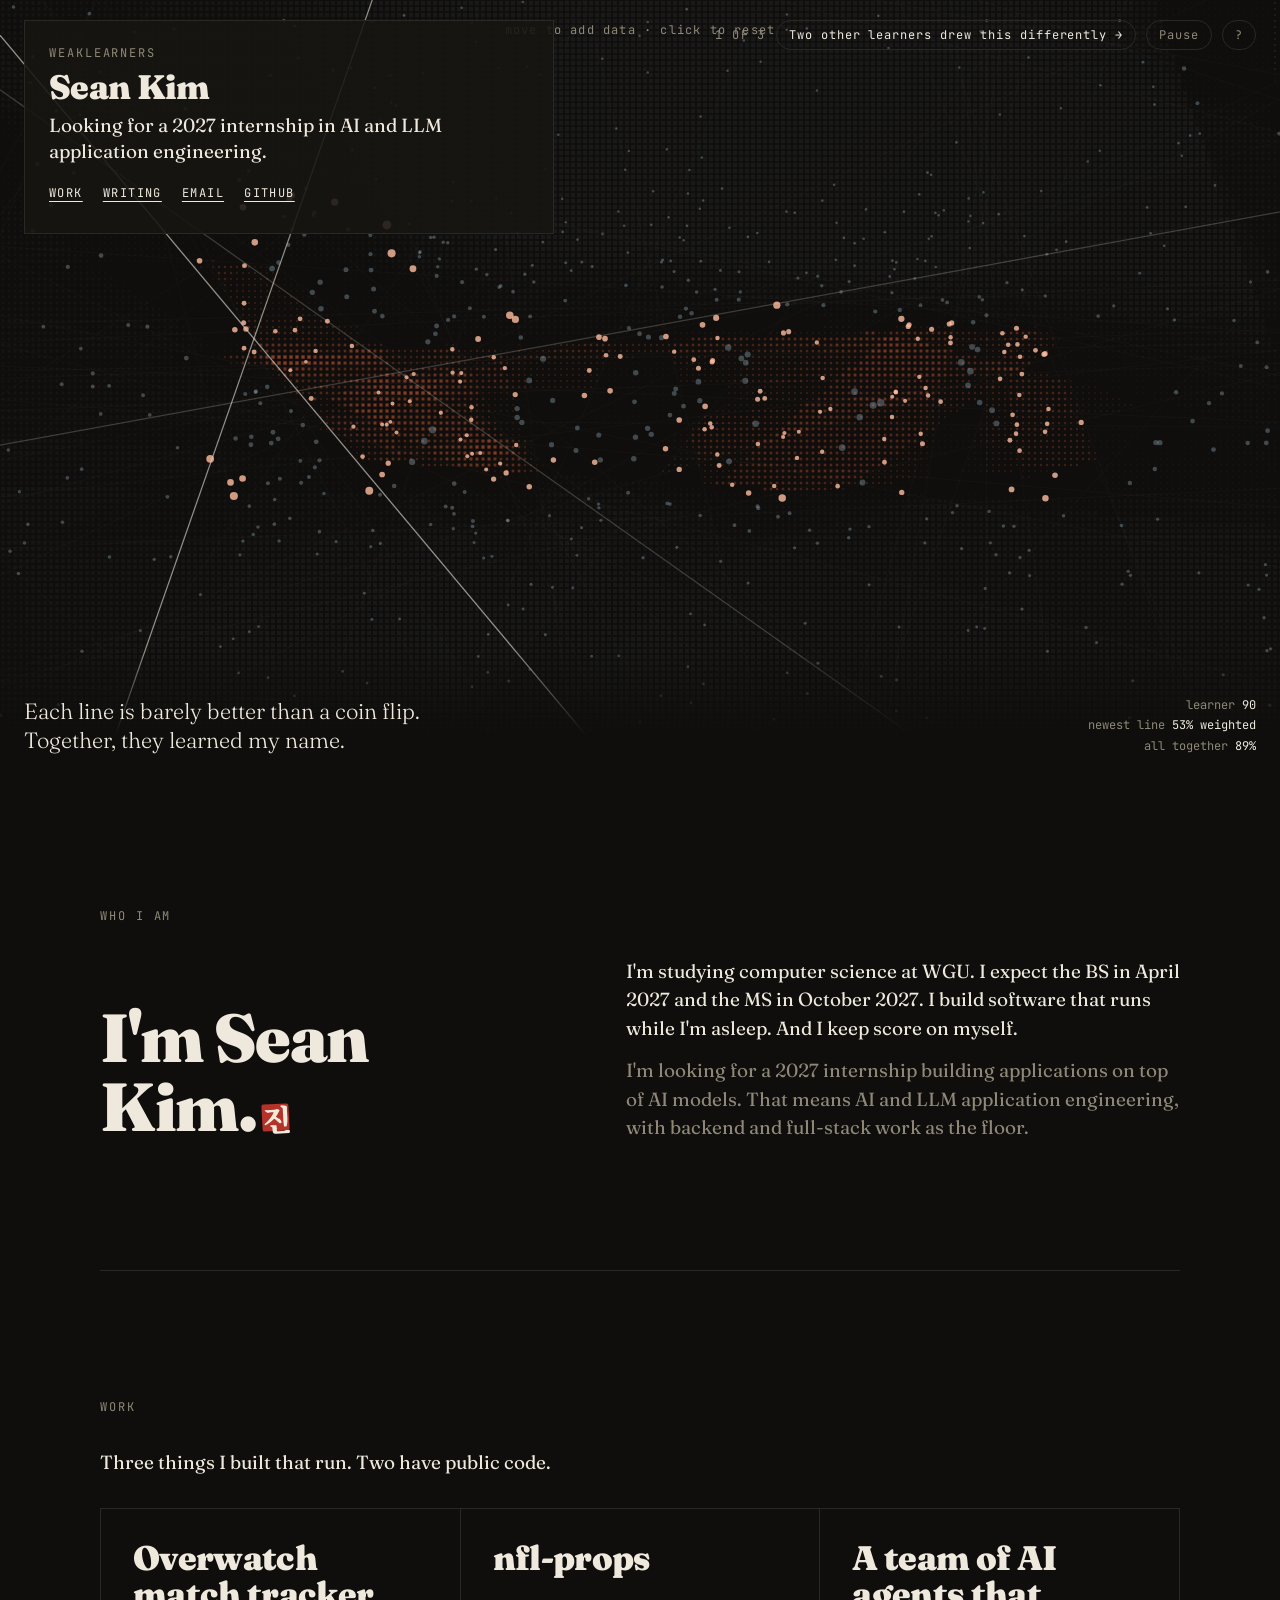
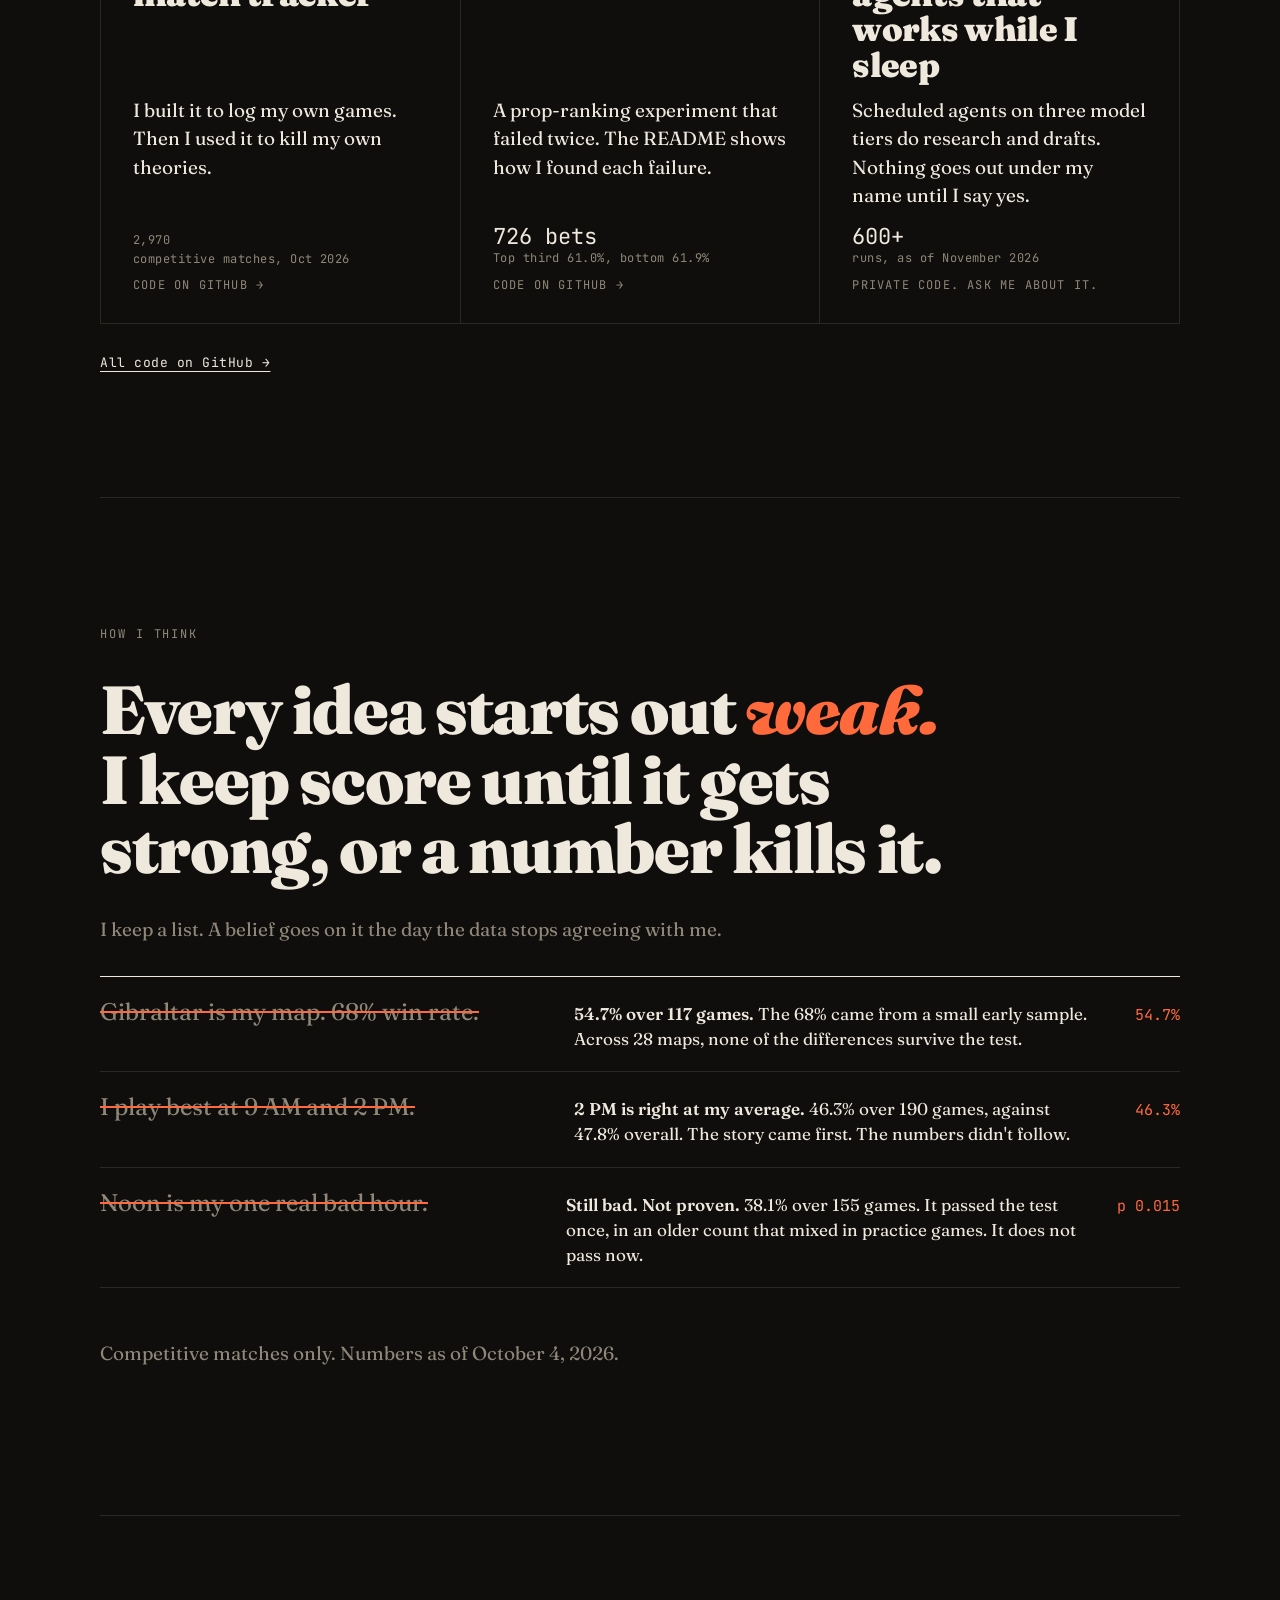
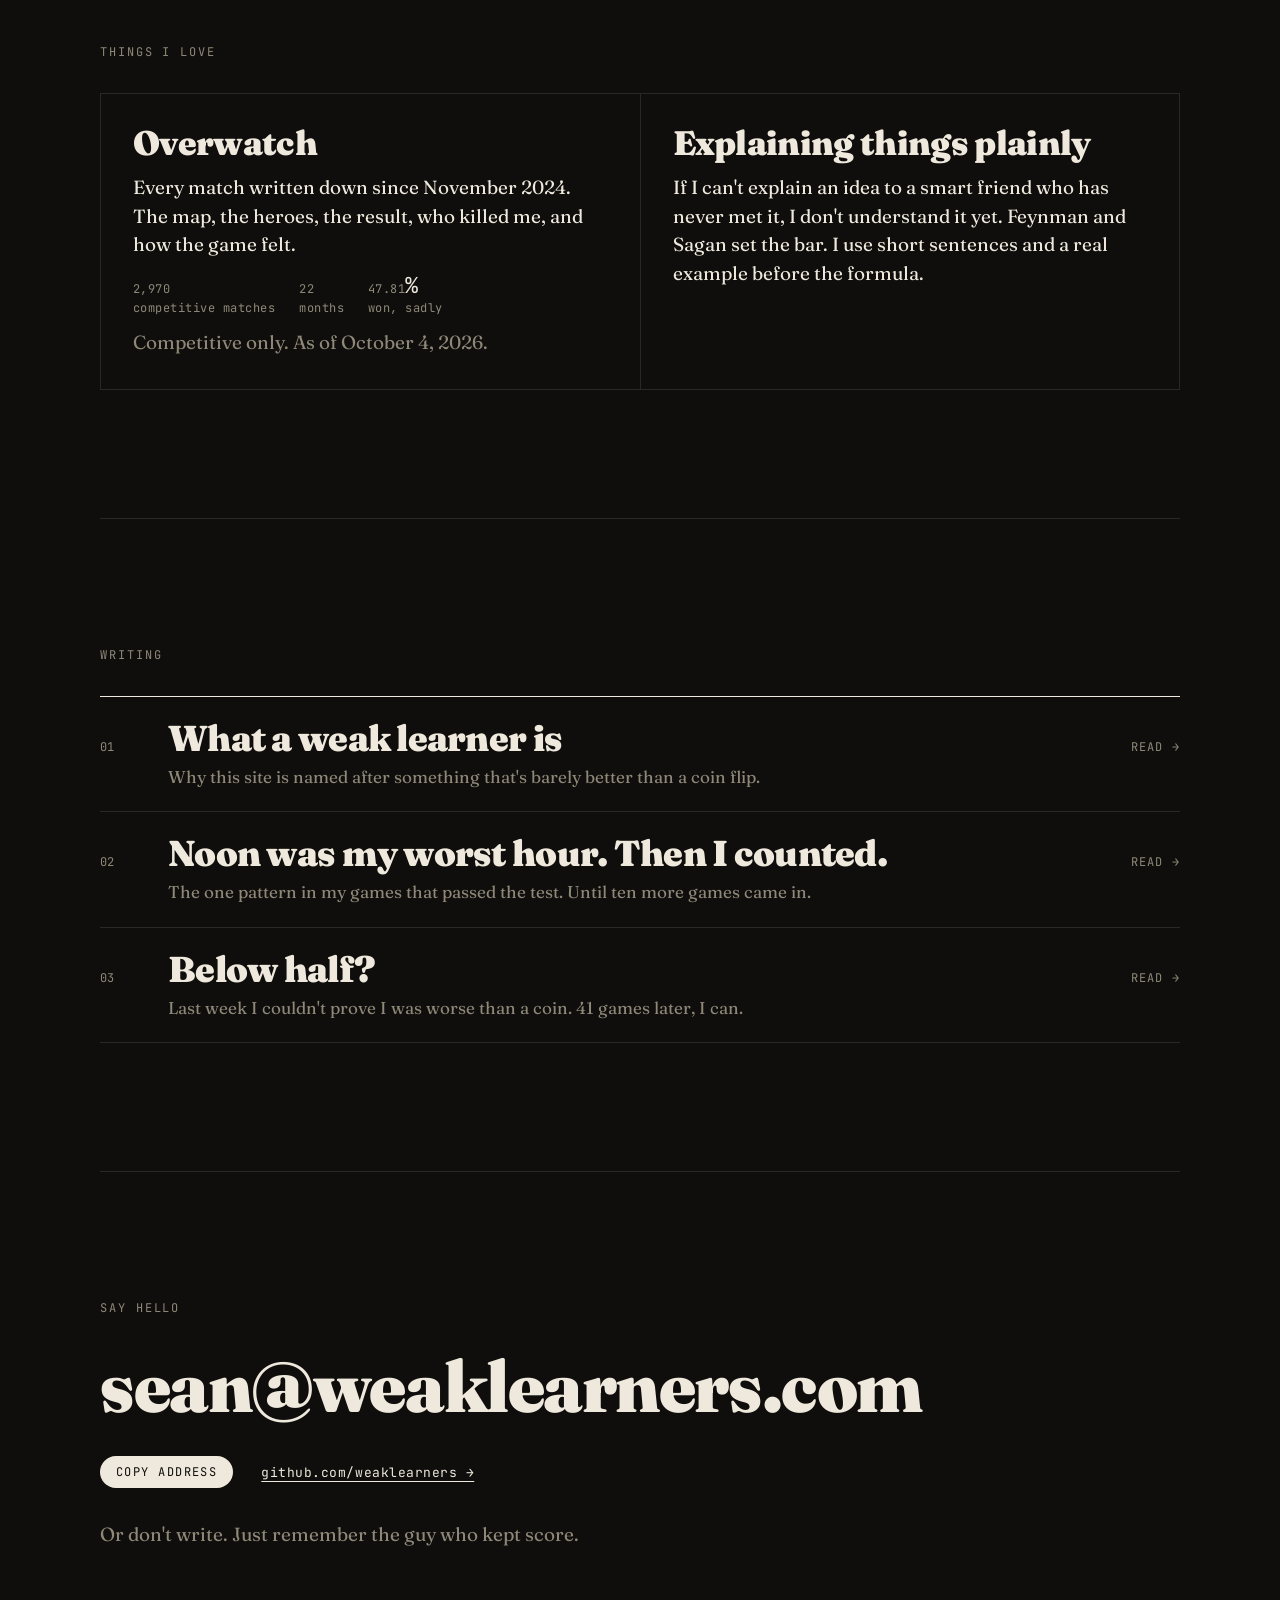
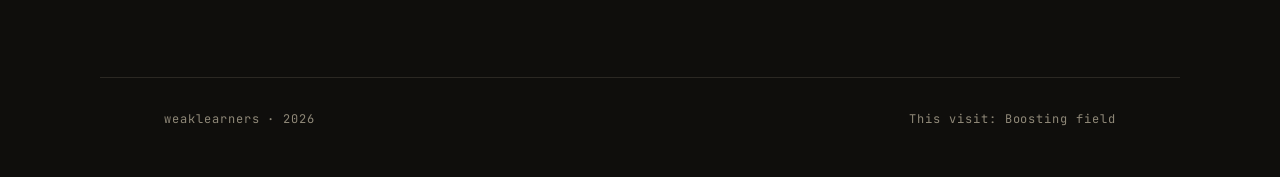
==== index.html @ 0616a995 "site: mark every Overwatch figure, add tools/update_stats.py and a pre-push number check Co-Authored" ====
<!doctype html>
<html lang="en" data-concept="a">
<head>
<meta charset="utf-8">
<meta name="viewport" content="width=device-width, initial-scale=1, viewport-fit=cover">
<title>Sean Kim · weaklearners</title>
<meta name="description" content="Sean Kim. Looking for a 2027 internship in AI and LLM application engineering. Every idea starts out weak. I keep score until it isn't.">
<meta property="og:title" content="Sean Kim · weaklearners">
<meta property="og:description" content="Sean Kim. Looking for a 2027 internship in AI and LLM application engineering. Every idea starts out weak. I keep score until it isn't.">
<meta property="og:type" content="website">
<meta property="og:url" content="https://weaklearners.com/">
<link rel="icon" href="data:image/svg+xml,%3Csvg xmlns='http://www.w3.org/2000/svg' viewBox='0 0 32 32'%3E%3Crect width='32' height='32' rx='3' fill='%23b3322a'/%3E%3Ctext x='16' y='23' font-size='20' text-anchor='middle' fill='%23f1eadb'%3E%EC%A7%84%3C/text%3E%3C/svg%3E">
<link rel="preconnect" href="https://fonts.googleapis.com">
<link rel="preconnect" href="https://fonts.gstatic.com" crossorigin>
<link href="https://fonts.googleapis.com/css2?family=Fraunces:opsz,wght@9..144,300;9..144,400;9..144,600;9..144,900&family=JetBrains+Mono:wght@400&family=Noto+Serif+KR:wght@300;900&family=Cormorant+Garamond:ital,wght@0,400;0,600;1,400&family=IBM+Plex+Mono:wght@400&family=Instrument+Serif:ital@0;1&family=Space+Mono:wght@400&display=swap" rel="stylesheet">
<style>
/* Each visit draws one of three artworks. The whole page then takes that artwork's
   palette and type, so the content below reads as the same world, not a template.
   Each look is deliberately single-theme; every colour is set explicitly. */
:root,[data-concept="a"]{
  --bg:#0f0e0c;--fg:#efe9dd;--dim:#8f8878;--accent:#ff6a3d;--rule:#2b2823;--panel:#171512;
  --display:"Fraunces",Georgia,serif;--body:"Fraunces",Georgia,serif;--mono:"JetBrains Mono",ui-monospace,Menlo,monospace;
  --body-size:19px;--display-weight:900;--display-track:-.02em;color-scheme:dark;
}
[data-concept="b"]{
  --bg:#f1eadb;--fg:#1b1916;--dim:#6f675a;--accent:#b3322a;--rule:rgba(27,25,22,.16);--panel:#e9e0cb;
  --display:"Cormorant Garamond",Georgia,serif;--body:"Cormorant Garamond",Georgia,serif;--mono:"IBM Plex Mono",ui-monospace,Menlo,monospace;
  --body-size:22px;--display-weight:600;--display-track:-.01em;color-scheme:light;
}
[data-concept="c"]{
  --win:#f2c46b;--loss:#7d97b6;--bg:#07080b;--fg:#eceae4;--dim:#7d8392;--accent:#f2c46b;--rule:#1d212a;--panel:#0e1016;
  --display:"Instrument Serif",Georgia,serif;--body:"Instrument Serif",Georgia,serif;--mono:"Space Mono",ui-monospace,Menlo,monospace;
  --body-size:21px;--display-weight:400;--display-track:-.01em;color-scheme:dark;
}
*{box-sizing:border-box}
html,body{margin:0;background:var(--bg);color:var(--fg)}
body{font-family:var(--body);font-size:var(--body-size);line-height:1.5;overflow-x:hidden;transition:background .4s,color .4s}
a{color:inherit;text-underline-offset:4px;text-decoration-thickness:1px}
a:hover{color:var(--accent)}
:focus-visible{outline:2px solid var(--accent);outline-offset:3px}
.label{font:400 12px/1.4 var(--mono);letter-spacing:.16em;text-transform:uppercase;color:var(--dim);margin:0}

/* ---------- top bar (over the artwork) ---------- */
.top{position:absolute;top:0;left:0;right:0;z-index:10;display:flex;justify-content:space-between;align-items:flex-start;gap:16px;flex-wrap:wrap;
  padding:calc(20px + env(safe-area-inset-top,0px)) 24px 0;pointer-events:none}
.top > *{pointer-events:auto}
.rot{display:grid;justify-items:end;gap:6px;position:relative}
.rot-row{display:flex;gap:10px;align-items:center;flex-wrap:wrap;justify-content:flex-end}
.rot button{font:400 12px/1 var(--mono);letter-spacing:.08em;color:var(--dim);background:none;border:1px solid var(--rule);border-radius:99px;padding:8px 12px;cursor:pointer}
.rot button:hover{color:var(--fg);border-color:var(--dim)}
.rot .count{font:400 12px/1 var(--mono);letter-spacing:.12em;color:var(--dim);text-transform:uppercase}
.rot .next{color:var(--fg)}
.about{position:absolute;top:calc(100% + 8px);right:0;width:min(340px,calc(100vw - 32px));background:var(--panel);border:1px solid var(--rule);
  padding:16px;font:400 13px/1.65 var(--mono);color:var(--fg);box-shadow:0 12px 40px rgba(0,0,0,.18)}
.about b{display:block;font:var(--display-weight) 22px/1.1 var(--display);margin-bottom:8px;letter-spacing:var(--display-track)}

/* ---------- hero A: boosting field ---------- */
.hero{position:relative;height:calc(100svh - 120px);min-height:440px;overflow:hidden}
.hero canvas{position:absolute;inset:0;width:100%;height:100%;display:block;touch-action:pan-y}
.hero-a canvas{cursor:crosshair}
.hero-a .hint{position:absolute;left:50%;top:calc(24px + env(safe-area-inset-top,0px));transform:translateX(-50%);margin:0;font:400 12px/1 var(--mono);color:var(--dim);letter-spacing:.1em;white-space:nowrap}
.hero-a .hud{position:absolute;left:24px;right:24px;bottom:24px;display:flex;justify-content:space-between;align-items:flex-end;gap:16px;pointer-events:none}
.hero-a .line{margin:0;max-width:30ch;font-weight:300;font-size:clamp(17px,2.1vw,22px);line-height:1.35}
.hero-a .stats{margin:0;font:400 12px/1.7 var(--mono);color:var(--dim);text-align:right;white-space:nowrap;font-variant-numeric:tabular-nums}
.hero-a .stats b{color:var(--fg);font-weight:400}

/* ---------- hero B: ink and paper ---------- */
.hero-b .vert{position:absolute;right:30px;top:50%;transform:translateY(-50%);writing-mode:vertical-rl;font:300 15px/1.9 "Noto Serif KR",serif;letter-spacing:.3em;color:var(--dim)}
.hero-b .cap{position:absolute;left:24px;bottom:24px;max-width:32ch;margin:0;font-size:clamp(18px,2vw,22px);line-height:1.35;font-style:italic}
.hero-b .cap span{display:block;font:400 12px/1.8 var(--mono);font-style:normal;color:var(--dim);letter-spacing:.08em;margin-top:10px}
.hero-b .count{position:absolute;right:24px;bottom:24px;margin:0;font:400 12px/1 var(--mono);color:var(--dim);letter-spacing:.08em;font-variant-numeric:tabular-nums}

/* ---------- hero C ---------- */
.hero-c{position:relative;height:180svh}
.hero-c .stage{position:sticky;top:0;height:100svh;min-height:520px;overflow:hidden}
.hero-c canvas{position:absolute;inset:0;width:100%;height:100%;display:block;touch-action:pan-y}
.hero-c .big{position:absolute;left:24px;bottom:24px;font-size:clamp(64px,13vw,190px);line-height:.85;letter-spacing:-.03em;pointer-events:none;transition:opacity .4s}
.hero-c .big small{display:block;font:400 12px/1.8 var(--mono);letter-spacing:.1em;color:var(--dim);margin-top:14px;text-transform:uppercase}
.hero-c .split{position:absolute;inset:auto 24px 24px 24px;display:flex;justify-content:space-around;pointer-events:none;opacity:0;transition:opacity .5s}
.hero-c .split div{text-align:center;font:400 12px/1.9 var(--mono);letter-spacing:.1em;text-transform:uppercase;color:var(--dim)}
.hero-c .split b{display:block;font:400 clamp(34px,5vw,64px)/1 var(--display);letter-spacing:-.01em;text-transform:none}
.hero-c .split .w b{color:var(--win)}.hero-c .split .l b{color:var(--loss)}
.hero-c .quote{position:absolute;left:50%;top:16%;transform:translateX(-50%);width:min(620px,calc(100% - 32px));text-align:center;font-size:clamp(24px,3.2vw,38px);line-height:1.2;opacity:0;transition:opacity .5s;pointer-events:none}
.hero-c .quote i{color:var(--accent)}

/* ---------- placard: name, role, links (same over all three artworks) ---------- */
.placard{display:grid;gap:8px;width:max-content;max-width:100%;padding:24px;
  background:color-mix(in srgb,var(--panel) 88%,transparent);border:1px solid var(--rule)}
.placard-name{margin:0;font:var(--display-weight) clamp(26px,3vw,34px)/1.05 var(--display);letter-spacing:var(--display-track)}
.placard-role{margin:0;max-width:40ch;font-size:var(--body-size);line-height:1.35}
.placard-links{display:flex;flex-wrap:wrap;column-gap:20px;margin-top:4px;font:400 12px/1 var(--mono);letter-spacing:.12em;text-transform:uppercase}
.placard-links a{display:inline-flex;align-items:center;justify-content:center;min-height:32px}

/* ---------- content ---------- */
.content{padding-inline:clamp(16px,5vw,64px)}
.content section{max-width:1080px;margin:0 auto;padding-block:clamp(64px,10vw,128px);border-top:1px solid var(--rule);display:grid;gap:clamp(20px,3vw,32px)}
.content section:first-child{border-top:0}
h2,.h2{margin:0;font:var(--display-weight) clamp(34px,5.4vw,68px)/1.02 var(--display);letter-spacing:var(--display-track);text-wrap:balance;max-width:20ch}
h2 em,.h2 em{color:var(--accent);font-style:italic}
.prose{display:grid;gap:14px;max-width:58ch}
.prose p{margin:0}
.prose .quiet,.content p.quiet{color:var(--dim)}

.who-grid{display:grid;grid-template-columns:minmax(0,5fr) minmax(0,6fr);gap:clamp(24px,5vw,72px);align-items:end}
.seal{display:inline-grid;place-items:center;width:.9em;height:.9em;margin-left:.18em;vertical-align:.02em;background:#b3322a;color:#f1eadb;
  font:900 .44em/1 "Noto Serif KR",serif;transform:rotate(-3deg);border-radius:2px}

.ledger{display:grid;border-top:1px solid var(--fg)}
.row{display:grid;grid-template-columns:minmax(0,5fr) minmax(0,6fr) auto;gap:clamp(12px,3vw,40px);padding-block:20px;border-bottom:1px solid var(--rule);align-items:baseline}
.row .was{font:400 clamp(19px,2vw,24px)/1.25 var(--display);text-decoration:line-through;text-decoration-color:var(--accent);text-decoration-thickness:2px;color:var(--dim)}
.row .now{font-size:.9em;line-height:1.45}
.row .now strong{font-weight:600}
[data-concept="c"] .row .now strong{font-weight:400;color:var(--accent)}
.row .num{font:400 15px/1 var(--mono);color:var(--accent);font-variant-numeric:tabular-nums;white-space:nowrap}

.loves{display:grid;grid-template-columns:repeat(2,minmax(0,1fr));gap:1px;background:var(--rule);border:1px solid var(--rule)}
.loves article{background:var(--bg);padding:clamp(20px,3vw,32px);display:grid;gap:12px;align-content:start;min-width:0}
.loves h3{margin:0;font:var(--display-weight) clamp(26px,3vw,34px)/1.05 var(--display);letter-spacing:var(--display-track)}
.loves p{margin:0}
.figs{display:flex;gap:24px;flex-wrap:wrap;margin-top:4px}
.figs div{display:grid;gap:2px}
.figs b{font:400 22px/1 var(--mono);font-variant-numeric:tabular-nums;color:var(--fg)}
.figs span{font:400 12px/1.4 var(--mono);color:var(--dim);letter-spacing:.04em}
.work{display:grid;grid-template-columns:repeat(3,minmax(0,1fr));gap:1px;background:var(--rule);border:1px solid var(--rule)}
.work-card{grid-row:span 4;display:grid;grid-template-rows:subgrid;row-gap:12px;align-content:start;min-width:0;
  background:var(--bg);padding:clamp(20px,3vw,32px);text-decoration:none;transition:background-color .2s,color .2s}
.work-card h3{margin:0;font:var(--display-weight) clamp(26px,3vw,34px)/1.05 var(--display);letter-spacing:var(--display-track)}
.work-card p{margin:0}
.work-go{font:400 12px/1 var(--mono);letter-spacing:.1em;color:var(--dim);text-transform:uppercase;align-self:end}
a.work-card:hover,a.work-card:focus-visible{background:var(--panel);color:var(--fg)} /* keeps the global a:hover accent off the sentence */
a.work-card:hover h3,a.work-card:hover .work-go,a.work-card:focus-visible h3,a.work-card:focus-visible .work-go{color:var(--accent)}
a.work-card:focus-visible{outline-offset:-2px}
.work-more{display:flex;flex-wrap:wrap;gap:12px 28px;margin:0}
.work-more a{display:inline-flex;align-items:center;font:400 13px/1 var(--mono);letter-spacing:.04em}

.pieces{display:grid;border-top:1px solid var(--fg)}
.piece{display:grid;grid-template-columns:3ch minmax(0,1fr) auto;gap:clamp(12px,3vw,32px);padding-block:22px;border-bottom:1px solid var(--rule);text-decoration:none;align-items:baseline}
.piece .n{font:400 12px/1 var(--mono);color:var(--dim)}
.piece .t{display:grid;gap:6px}
.piece .t b{font:var(--display-weight) clamp(24px,3vw,36px)/1.08 var(--display);letter-spacing:var(--display-track)}
.piece .t span{color:var(--dim);font-size:.9em}
.piece .go{font:400 12px/1 var(--mono);letter-spacing:.1em;color:var(--dim);text-transform:uppercase;white-space:nowrap}
.piece:hover .go,.piece:hover b{color:var(--accent)}

.contact .addr{font:var(--display-weight) clamp(28px,5.6vw,72px)/1.05 var(--display);letter-spacing:var(--display-track);margin:0;overflow-wrap:break-word;user-select:all}
.contact .row2{display:flex;gap:12px 28px;align-items:center;flex-wrap:wrap}
.contact button{font:400 12px/1 var(--mono);letter-spacing:.12em;text-transform:uppercase;background:var(--fg);color:var(--bg);border:0;border-radius:99px;padding:10px 16px;cursor:pointer}
.contact button:hover{background:var(--accent)}
.contact .gh{font:400 13px/1 var(--mono);letter-spacing:.04em}
.contact .remember{color:var(--dim);max-width:44ch;margin:0}

footer{max-width:1080px;margin:0 auto;padding:32px clamp(16px,5vw,64px) calc(48px + env(safe-area-inset-bottom,0px));display:flex;justify-content:space-between;gap:16px;flex-wrap:wrap;
  font:400 12px/1.6 var(--mono);letter-spacing:.08em;color:var(--dim);border-top:1px solid var(--rule)}

@media (max-width:760px){
  .who-grid,.loves,.work{grid-template-columns:minmax(0,1fr)}
  .row{grid-template-columns:minmax(0,1fr) auto;grid-template-areas:"was num" "now now";gap:6px 16px}
  .row .was{grid-area:was}.row .now{grid-area:now}.row .num{grid-area:num}
  .piece{grid-template-columns:3ch minmax(0,1fr)}
  .piece .go{display:none}
}
@media (max-width:640px){
  .top{padding-inline:16px}.rot{order:-1;flex-basis:100%}.placard{width:auto;flex-basis:100%;padding:16px}.placard-links{column-gap:12px}
  .rot .long{display:none}
  .hero-a .stats,.hero-a .hint,.hero-b .vert,.hero-b .count{display:none}
  .hero-a .hud,.hero-b .cap,.hero-c .big{left:16px;right:16px;bottom:16px}
  .hero-b .count{bottom:16px}
  .hero-c .split{left:16px;right:16px;bottom:16px}
}
@media (min-width:641px){.rot .short{display:none}}
.hero-a .hud::before,.hero-b .cap::before{content:"";position:absolute;inset:-48px -24px -26px;z-index:-1;
  background:linear-gradient(to top,var(--bg) 35%,transparent)}
.hero-a .hud,.hero-b .cap{isolation:isolate}
@media (pointer:coarse){.rot button,.contact button,.placard-links a,.work-more a{min-height:44px}.placard-links a{min-width:44px}}
@media (prefers-reduced-motion:reduce){
  *,*::before,*::after{transition:none!important}
  .hero-c{height:100svh}
}
@media (max-width:1100px){.hero-a .hint{display:none}}
</style>
</head>
<body>

<header class="top">
  <div class="placard">
    <p class="label">weaklearners</p>
    <h1 class="placard-name">Sean Kim</h1>
    <p class="placard-role">Looking for a 2027 internship in AI and LLM application engineering.</p>
    <!-- RESUME LINK GOES HERE: <a href="Sean-Kim-Resume.pdf" type="application/pdf">Resume</a> after Work. Not linked yet: the PDF is stale and Sean decides. -->
    <nav class="placard-links" aria-label="Site links"><a href="#work">Work</a><a href="#writing">Writing</a><a href="#contact">Email</a><a href="https://github.com/weaklearners">GitHub</a></nav>
  </div>
  <div class="rot">
    <div class="rot-row">
      <span class="count" id="count">1 of 3</span>
      <button type="button" class="next" id="next"><span class="long" id="next-long">Two other learners drew this differently →</span><span class="short">Another →</span></button>
      <button type="button" id="pause" aria-pressed="false">Pause</button>
      <button type="button" id="about-btn" aria-label="About this artwork" aria-expanded="false" aria-controls="about">?</button>
    </div>
    <div class="about" id="about" hidden><b id="about-name"></b><span id="about-text"></span></div>
  </div>
</header>

<div id="hero"></div>

<main class="content">
  <section id="who">
    <p class="label">Who I am</p>
    <div class="who-grid">
      <h2 class="h2">I'm Sean Kim.<span class="seal" aria-hidden="true">진</span></h2>
      <div class="prose">
        <p>I'm studying computer science at WGU. I expect the BS in April 2027 and the MS in October 2027. I build software that runs while I'm asleep. And I keep score on myself.</p>
        <p class="quiet">I'm looking for a 2027 internship building applications on top of AI models. That means AI and LLM application engineering, with backend and full-stack work as the floor.</p>
      </div>
    </div>
  </section>

  <section id="work">
    <p class="label">Work</p>
    <div class="prose"><p>Three things I built that run. Two have public code.</p></div>
    <div class="work">
      <a class="work-card" href="https://github.com/weaklearners/overwatch-tracker">
        <h3>Overwatch match tracker</h3>
        <p>I built it to log my own games. Then I used it to kill my own theories.</p>
        <div class="figs"><div><b><span data-stat="comp_matches">2,970</span></b><span>competitive matches, <span data-stat="range_end_mon">Oct 2026</span></span></div></div>
        <span class="work-go">Code on GitHub →</span>
      </a>
      <a class="work-card" href="https://github.com/weaklearners/nfl-props">
        <h3>nfl-props</h3>
        <p>A prop-ranking experiment that failed twice. The README shows how I found each failure.</p>
        <div class="figs"><div><b>726 bets</b><span>Top third 61.0%, bottom 61.9%</span></div></div>
        <span class="work-go">Code on GitHub →</span>
      </a>
      <article class="work-card">
        <h3>A team of AI agents that works while I sleep</h3>
        <p>Scheduled agents on three model tiers do research and drafts. Nothing goes out under my name until I say yes.</p>
        <div class="figs"><div><b>600+</b><span>runs, as of November 2026</span></div></div>
        <span class="work-go">Private code. Ask me about it.</span>
      </article>
    </div>
    <!-- RESUME LINK GOES HERE: <a href="Sean-Kim-Resume.pdf" type="application/pdf">Resume (PDF) →</a> in .work-more. Not linked yet: the PDF is stale and Sean decides. -->
    <p class="work-more"><a href="https://github.com/weaklearners">All code on GitHub →</a></p>
  </section>

  <section id="think">
    <p class="label">How I think</p>
    <h2>Every idea starts out <em>weak.</em> I keep score until it gets strong, or a number kills it.</h2>
    <div class="prose"><p class="quiet">I keep a list. A belief goes on it the day the data stops agreeing with me.</p></div>
    <div class="ledger">
      <div class="row" data-claim="gib_above_avg" data-claim-value="true" data-claim2="no_map_survives" data-claim2-value="true">
        <span class="was">Gibraltar is my map. 68% win rate.</span>
        <span class="now"><strong><span data-stat="gib_rate">54.7</span>% over <span data-stat="gib_n">117</span> games.</strong> The 68% came from a small early sample. Across <span data-stat="maps_tested">28</span> maps, none of the differences survive the test.</span>
        <span class="num"><span data-stat="gib_rate">54.7</span>%</span>
      </div>
      <div class="row" data-claim="hour14_near_avg" data-claim-value="true">
        <span class="was">I play best at 9 AM and 2 PM.</span>
        <span class="now"><strong>2 PM is right at my average.</strong> <span data-stat="hour14_rate">46.3</span>% over <span data-stat="hour14_n">190</span> games, against <span data-stat="comp_rate_1">47.8</span>% overall. The story came first. The numbers didn't follow.</span>
        <span class="num"><span data-stat="hour14_rate">46.3</span>%</span>
      </div>
      <div class="row" data-claim="noon_below_avg" data-claim-value="true" data-claim2="no_hour_survives" data-claim2-value="true">
        <span class="was">Noon is my one real bad hour.</span>
        <span class="now"><strong>Still bad. Not proven.</strong> <span data-stat="noon_rate">38.1</span>% over <span data-stat="noon_n">155</span> games. It passed the test once, in an older count that mixed in practice games. It does not pass now.</span>
        <span class="num">p <span data-stat="noon_p">0.015</span></span>
      </div>
    </div>
    <p class="quiet">Competitive matches only. Numbers as of <span data-stat="asof_long">October 4, 2026</span>.</p>
  </section>

  <section id="loves">
    <p class="label">Things I love</p>
    <div class="loves">
      <article>
        <h3>Overwatch</h3>
        <p>Every match written down since November 2024. The map, the heroes, the result, who killed me, and how the game felt.</p>
        <div class="figs">
          <div><b><span data-stat="comp_matches">2,970</span></b><span>competitive matches</span></div>
          <div><b><span data-stat="months">22</span></b><span>months</span></div>
          <div><b><span data-stat="comp_rate">47.81</span>%</b><span>won, sadly</span></div>
        </div>
        <p class="quiet">Competitive only. As of <span data-stat="asof_long">October 4, 2026</span>.</p>
      </article>
      <article>
        <h3>Explaining things plainly</h3>
        <p>If I can't explain an idea to a smart friend who has never met it, I don't understand it yet. Feynman and Sagan set the bar. I use short sentences and a real example before the formula.</p>
      </article>
    </div>
  </section>

  <section id="writing">
    <p class="label">Writing</p>
    <div class="pieces">
      <a class="piece" href="writing/weak-learner.html">
        <span class="n">01</span>
        <span class="t"><b>What a weak learner is</b><span>Why this site is named after something that's barely better than a coin flip.</span></span>
        <span class="go">Read →</span>
      </a>
      <a class="piece" href="writing/noon.html">
        <span class="n">02</span>
        <span class="t"><b>Noon was my worst hour. Then I counted.</b><span>The one pattern in my games that passed the test. Until ten more games came in.</span></span>
        <span class="go">Read →</span>
      </a>
      <a class="piece" href="writing/48-42.html">
        <span class="n">03</span>
        <span class="t"><b>Below half?</b><span>Last week I couldn't prove I was worse than a coin. 41 games later, I can.</span></span>
        <span class="go">Read →</span>
      </a>
    </div>
  </section>

  <section id="contact" class="contact">
    <p class="label">Say hello</p>
    <p class="addr" id="email">sean<wbr>@weaklearners.com</p>
    <div class="row2">
      <button type="button" id="copy">Copy address</button>
      <a class="gh" href="https://github.com/weaklearners">github.com/weaklearners →</a>
    </div>
    <p class="remember">Or don't write. Just remember the guy who kept score.</p>
  </section>
</main>

<footer>
  <span>weaklearners · 2026</span>
  <span id="foot-note" aria-live="polite"></span>
</footer>

<!-- ============ the three artworks ============ -->
<template id="t-a">
  <section class="hero hero-a" aria-label="Artwork: a live boosting model learning the name Sean">
    <canvas></canvas>
    <p class="hint">move to add data · click to reset</p>
    <div class="hud">
      <p class="line">Each line is barely better than a coin flip. Together, they learned my name.</p>
      <p class="stats">learner <b data-n>0</b><br>newest line <b data-one>–</b><br>all together <b data-all>–</b></p>
    </div>
  </section>
</template>

<template id="t-b">
  <section class="hero hero-b" aria-label="Artwork: brush strokes on paper forming the Korean words 응, 아니야">
    <canvas></canvas>
    <div class="vert" aria-hidden="true">한 획씩</div>
    <p class="cap">Every stroke is barely better than chance. Enough of them, and the answer appears.
      <span>응, 아니야 · “yeah… no” · tap for a fresh sheet</span></p>
    <p class="count"><span data-n>0</span> strokes</p>
  </section>
</template>

<template id="t-c">
  <section class="hero-c" aria-label="Artwork: one dot for each competitive Overwatch match">
    <div class="stage">
      <canvas></canvas>
      <div class="big" data-big><span data-stat="comp_matches">2,970</span><small>Competitive Overwatch matches · every one written down · Nov 2024 – <span data-stat="range_end_mon">Oct 2026</span> · as of <span data-stat="asof_short">Oct 4, 2026</span></small></div>
      <div class="quote" data-quote>Split them by result, and you get <i>almost a coin flip.</i></div>
      <div class="split" data-split><div class="w"><b><span data-stat="comp_wins">1,420</span></b>won</div><div class="l"><b><span data-stat="comp_losses">1,550</span></b>lost</div></div>
    </div>
  </section>
</template>

<script>
(() => {
const REDUCE = matchMedia('(prefers-reduced-motion: reduce)').matches;
const ALL = ['a','b','c'];
/* @stats:begin (rewritten by tools/update_stats.py) */
const STAT = {matches: 2970, wins: 1420, rate: '47.81'};
/* @stats:end */
const ABOUT = {
  a: ['Boosting field', 'AdaBoost, running live. Hundreds of random straight cuts, each only slightly better than guessing, are weighted and stacked. All they are trained on is whether a point sits inside the letters of a name. The portrait is the model. Your cursor feeds it more data, so it sharpens wherever you look.'],
  b: ['Ink and paper', 'Each brush stroke follows a weak rule. It lands on the hidden letters only 62% of the time and anywhere else the rest. No single stroke means anything. Thousands of them, on hanji-toned paper in the five traditional colours, resolve into 응, 아니야: “yeah… no.” Every weak learner is a tiny yes-or-no vote, wrong nearly half the time.'],
  c: [STAT.matches.toLocaleString('en-US'), `Every dot is one competitive Overwatch match I logged. Gold for a win, slate for a loss. At rest they form one breathing bloom. Scroll, and they sort into two nearly equal halves: ${STAT.rate}% won. The order is shuffled, not chronological. A self-portrait as a dataset.`]
};

/* ---------- which artwork: new one each visit, unseen first ---------- */
const store = {
  get(){ try { return JSON.parse(localStorage.getItem('wl-seen') || '[]').filter(k => ALL.includes(k)); } catch(e){ return []; } },
  set(v){ try { localStorage.setItem('wl-seen', JSON.stringify(v)); } catch(e){} }
};
let seen = store.get();
function firstPick(){
  const forced = location.hash.slice(1);
  if (ALL.includes(forced)) return forced;
  if (!seen.length) return 'a';
  let pool = ALL.filter(k => !seen.includes(k));
  if (!pool.length) { const last = seen[seen.length-1]; seen = []; pool = ALL.filter(k => k !== last); }
  return pool[Math.random()*pool.length|0];
}

/* ---------- mount / unmount ---------- */
const heroEl = document.getElementById('hero');
let current = null, ctrl = null;
function show(k){
  if (ctrl) ctrl.abort();
  ctrl = new AbortController();
  current = k;
  document.documentElement.dataset.concept = k;
  try { localStorage.setItem('wl-current', k); } catch(e){}
  heroEl.replaceChildren(document.getElementById('t-'+k).content.cloneNode(true));
  if (!seen.includes(k)) seen.push(k);
  store.set(seen);
  INIT[k](heroEl.firstElementChild, ctrl.signal);
  const n = seen.length;
  document.getElementById('count').textContent = n + ' of 3';
  document.getElementById('next-long').textContent =
    n === 1 ? 'Two other learners drew this differently →' :
    n === 2 ? 'One other learner drew this differently →' : 'You’ve seen all three. Again →';
  document.getElementById('about-name').textContent = ABOUT[k][0];
  document.getElementById('about-text').textContent = ABOUT[k][1];
  document.getElementById('foot-note').textContent = 'This visit: ' + ABOUT[k][0];
}
document.getElementById('next').addEventListener('click', () => {
  const unseen = ALL.filter(k => !seen.includes(k));
  const k = unseen.length ? unseen[Math.random()*unseen.length|0] : ALL[(ALL.indexOf(current)+1) % 3];
  if (!unseen.length) seen = [];
  scrollTo({top:0});
  show(k);
});
const aboutBtn = document.getElementById('about-btn'), about = document.getElementById('about');
const setAbout = open => { about.hidden = !open; aboutBtn.setAttribute('aria-expanded', String(open)); };
aboutBtn.addEventListener('click', () => setAbout(about.hidden));
addEventListener('keydown', e => { if (e.key === 'Escape' && !about.hidden) { setAbout(false); aboutBtn.focus(); } });
document.addEventListener('click', e => { if (!about.hidden && !about.contains(e.target) && !aboutBtn.contains(e.target)) setAbout(false); });

/* ---------- pause: motion that starts alone and runs past 5 s needs a stop (WCAG 2.2.2) ---------- */
let PAUSED = false;
const pauseBtn = document.getElementById('pause');
if (REDUCE) pauseBtn.hidden = true;
pauseBtn.addEventListener('click', () => {
  PAUSED = !PAUSED;
  pauseBtn.textContent = PAUSED ? 'Play' : 'Pause';
  pauseBtn.setAttribute('aria-pressed', String(PAUSED));
});

/* ---------- copy email ---------- */
const copyBtn = document.getElementById('copy');
copyBtn.addEventListener('click', () => {
  const el = document.getElementById('email');
  const done = () => { copyBtn.textContent = 'Copied'; setTimeout(() => copyBtn.textContent = 'Copy address', 1600); };
  const fallback = () => { const r = document.createRange(); r.selectNodeContents(el); const s = getSelection(); s.removeAllRanges(); s.addRange(r); copyBtn.textContent = 'Selected'; };
  try { navigator.clipboard.writeText(el.textContent).then(done, fallback); } catch(e) { fallback(); }
});

/* shared: run only while the artwork is on screen; redraw only when the width changes
   (phones fire resize when the address bar slides, and that must not wipe the drawing) */
function watch(root, sig, onResize){
  const state = { visible: true };
  const io = new IntersectionObserver(([e]) => { state.visible = e.isIntersecting; });
  io.observe(root); sig.addEventListener('abort', () => io.disconnect());
  let lastW = root.clientWidth, t;
  addEventListener('resize', () => { clearTimeout(t); t = setTimeout(() => { if (root.clientWidth !== lastW) { lastW = root.clientWidth; onResize(); } }, 200); }, {signal: sig});
  return state;
}

const INIT = {};

/* ================= A · Boosting field ================= */
INIT.a = (root, sig) => {
  const cv = root.querySelector('canvas'), cx = cv.getContext('2d');
  const $n = root.querySelector('[data-n]'), $one = root.querySelector('[data-one]'), $all = root.querySelector('[data-all]');
  const C = {warm:[255,106,61], cool:[159,184,201]};
  const MAXL = 420, CANDS = 36;
  let W, H, cell, gw, gh, score, mask, pts, learners, iter, alive = true;
  sig.addEventListener('abort', () => alive = false);

  function buildMask(){
    const m = document.createElement('canvas'); m.width = W; m.height = H; const g = m.getContext('2d');
    g.fillStyle = '#000'; g.fillRect(0,0,W,H); g.fillStyle = '#fff';
    const size = Math.min(W*0.34, H*0.62);
    g.font = `900 ${size}px Fraunces, Georgia, serif`; g.textAlign = 'center'; g.textBaseline = 'middle';
    g.fillText('Sean', W/2, H*0.48);
    const d = g.getImageData(0,0,W,H).data;
    mask = (x,y) => { x|=0; y|=0; if (x<0||y<0||x>=W||y>=H) return -1; return d[(y*W+x)*4] > 127 ? 1 : -1; };
  }
  function seedPts(n){
    for (let i = 0; i < n; i++) {
      // half the samples near the letters, so the task is learnable at this scale
      let x, y;
      if (Math.random() < .5) { x = W*(.18+Math.random()*.64); y = H*(.24+Math.random()*.48); }
      else { x = Math.random()*W; y = Math.random()*H; }
      pts.push({x, y, l: mask(x,y), w: 1});
    }
    const s = pts.reduce((a,p) => a+p.w, 0); pts.forEach(p => p.w /= s);
  }
  function reset(){
    const DPR = Math.min(2, devicePixelRatio || 1);
    W = root.clientWidth; H = root.clientHeight; cv.width = W*DPR; cv.height = H*DPR; cx.setTransform(DPR,0,0,DPR,0,0);
    cell = W < 640 ? 7 : 6; gw = Math.ceil(W/cell); gh = Math.ceil(H/cell);
    score = new Float32Array(gw*gh); pts = []; learners = []; iter = 0;
    buildMask(); seedPts(W < 640 ? 420 : 720);
  }
  const h = (L,x,y) => (L.nx*x + L.ny*y - L.t) >= 0 ? L.s : -L.s;
  function boostStep(){
    let best = null, bestErr = 1;
    for (let k = 0; k < CANDS; k++) {
      const p = pts[(Math.random()*pts.length)|0], th = Math.random()*Math.PI;
      const L = {nx: Math.cos(th), ny: Math.sin(th)}; L.t = L.nx*p.x + L.ny*p.y;
      let e = 0; for (const q of pts) if (((L.nx*q.x + L.ny*q.y - L.t) >= 0 ? 1 : -1) !== q.l) e += q.w;
      L.s = 1; if (e > .5) { e = 1-e; L.s = -1; }
      if (e < bestErr) { bestErr = e; best = L; }
    }
    const e = Math.max(1e-6, bestErr);
    best.a = .5*Math.log((1-e)/e); best.err = e; best.born = performance.now();
    let s = 0; for (const q of pts) { q.w *= Math.exp(-best.a*q.l*h(best,q.x,q.y)); s += q.w; }
    for (const q of pts) q.w /= s;
    for (let j = 0; j < gh; j++) for (let i = 0; i < gw; i++) score[j*gw+i] += best.a*h(best,(i+.5)*cell,(j+.5)*cell);
    learners.push(best); iter++;
    if (learners.length > MAXL) { const o = learners.shift(); for (let j = 0; j < gh; j++) for (let i = 0; i < gw; i++) score[j*gw+i] -= o.a*h(o,(i+.5)*cell,(j+.5)*cell); }
  }
  function ensembleAcc(){
    let ok = 0; for (const q of pts) { const i = Math.min(gw-1,(q.x/cell)|0), j = Math.min(gh-1,(q.y/cell)|0); if ((score[j*gw+i] >= 0 ? 1 : -1) === q.l) ok++; }
    return ok/pts.length;
  }
  function lineEnds(L){
    const out = [], {nx, ny, t} = L;
    if (Math.abs(ny) > 1e-6) out.push([0, t/ny], [W, (t-nx*W)/ny]);
    if (Math.abs(nx) > 1e-6) out.push([t/nx, 0], [(t-ny*H)/nx, H]);
    return out.filter(([x,y]) => x >= -1 && x <= W+1 && y >= -1 && y <= H+1).slice(0,2);
  }
  function draw(now){
    cx.fillStyle = 'rgb(15,14,12)'; cx.fillRect(0,0,W,H);
    let sumA = 0; for (const L of learners) sumA += L.a; const k = 3/Math.max(1, Math.sqrt(sumA*4));
    for (let j = 0; j < gh; j++) for (let i = 0; i < gw; i++) {
      const v = Math.tanh(score[j*gw+i]*k);
      cx.fillStyle = v > 0 ? `rgba(${C.warm},${v*.92})` : `rgba(${C.cool},${-v*.07})`;
      const r = cell*(.28+.5*Math.abs(v));
      cx.fillRect(i*cell+(cell-r)/2, j*cell+(cell-r)/2, r, r);
    }
    for (const L of learners.slice(-60)) {
      const fresh = Math.max(0, 1-(now-L.born)/1200), e = lineEnds(L); if (e.length < 2) continue;
      cx.strokeStyle = `rgba(239,233,221,${.035+fresh*.55})`; cx.lineWidth = fresh > 0 ? 1.2 : .6;
      cx.beginPath(); cx.moveTo(e[0][0],e[0][1]); cx.lineTo(e[1][0],e[1][1]); cx.stroke();
    }
    const avg = 1/pts.length;
    for (const q of pts) {
      const r = Math.min(7, 1+Math.sqrt(q.w/avg)*1.1);
      cx.fillStyle = q.l > 0 ? 'rgba(255,190,160,.8)' : 'rgba(159,184,201,.35)';
      cx.beginPath(); cx.arc(q.x,q.y,r,0,6.283); cx.fill();
    }
  }
  function hud(){
    $n.textContent = iter;
    const last = learners[learners.length-1];
    if (last) $one.textContent = Math.round((1-last.err)*100) + '% weighted';
    $all.textContent = Math.round(ensembleAcc()*100) + '%';
  }
  let lastAdd = 0;
  cv.addEventListener('pointermove', e => {
    const now = performance.now(); if (now-lastAdd < 28 || pts.length > 2600) return; lastAdd = now;
    const r = cv.getBoundingClientRect();
    for (let i = 0; i < 3; i++) { const x = e.clientX-r.left+(Math.random()-.5)*40, y = e.clientY-r.top+(Math.random()-.5)*40; pts.push({x, y, l: mask(x,y), w: 2/pts.length}); }
    const s = pts.reduce((a,p) => a+p.w, 0); pts.forEach(p => p.w /= s);
  }, {signal: sig});
  const still = () => { for (let i = 0; i < 320; i++) boostStep(); learners.forEach(L => L.born = -1e9); draw(performance.now()); hud(); };
  cv.addEventListener('click', () => { reset(); if (REDUCE) still(); }, {signal: sig});
  const vis = watch(root, sig, () => { reset(); if (REDUCE) still(); });
  function loop(now){
    if (!alive) return;
    if (vis.visible && (!PAUSED || iter < 1)) { const steps = iter < 60 ? 1 : iter < 200 ? 2 : 1; for (let i = 0; i < steps; i++) boostStep(); draw(now); if (iter%6 === 0) hud(); }
    setTimeout(() => alive && requestAnimationFrame(loop), iter < 40 ? 120 : 45);
  }
  (document.fonts ? document.fonts.load('900 100px Fraunces', 'Sean') : Promise.resolve()).then(() => {
    if (!alive) return; reset(); REDUCE ? still() : requestAnimationFrame(loop);
  });
};

/* ================= B · Ink and paper ================= */
INIT.b = (root, sig) => {
  const cv = root.querySelector('canvas'), g = cv.getContext('2d'), $n = root.querySelector('[data-n]');
  const INK = [27,25,22], ACC = [[36,79,134],[179,50,42],[201,152,44]];
  const HIT = 0.62; // each stroke is a weak learner: 62% on-target, 38% anywhere
  let W, H, inside, strokes, raf, TOTAL, alive = true;
  sig.addEventListener('abort', () => { alive = false; cancelAnimationFrame(raf); });

  function paper(){
    g.fillStyle = '#f1eadb'; g.fillRect(0,0,W,H);
    for (let i = 0; i < (W*H)/900; i++) {
      const x = Math.random()*W, y = Math.random()*H, l = 6+Math.random()*38, a = Math.random()*6.283;
      g.strokeStyle = `rgba(${Math.random() < .5 ? '120,100,70' : '255,255,250'},${.05+Math.random()*.08})`;
      g.lineWidth = .4+Math.random()*.6; g.beginPath(); g.moveTo(x,y);
      g.quadraticCurveTo(x+Math.cos(a+1)*l*.5, y+Math.sin(a+1)*l*.5, x+Math.cos(a)*l, y+Math.sin(a)*l); g.stroke();
    }
    const grd = g.createRadialGradient(W/2,H/2,Math.min(W,H)*.2,W/2,H/2,Math.max(W,H)*.75);
    grd.addColorStop(0,'rgba(0,0,0,0)'); grd.addColorStop(1,'rgba(90,70,40,.10)'); g.fillStyle = grd; g.fillRect(0,0,W,H);
  }
  function buildMask(){
    const m = document.createElement('canvas'); m.width = W; m.height = H; const q = m.getContext('2d');
    const size = Math.min(W*(W < 640 ? .27 : .2), H*.3);
    q.font = `900 ${size}px "Noto Serif KR", serif`; q.textAlign = 'center'; q.textBaseline = 'middle'; q.fillStyle = '#fff';
    q.fillText('응,', W/2, H*.46-size*.55); q.fillText('아니야', W/2, H*.46+size*.55);
    const d = q.getImageData(0,0,W,H).data, on = [];
    for (let y = 0; y < H; y += 3) for (let x = 0; x < W; x += 3) if (d[(y*W+x)*4] > 127) on.push([x,y]);
    inside = on;
  }
  function brush(x,y,ang,len,width,col,alpha){
    const bristles = 5+(width|0), steps = Math.max(6, len/2|0);
    for (let b = 0; b < bristles; b++) {
      const off = (b/(bristles-1)-.5)*width, dry = Math.random();
      let px = x+Math.cos(ang+1.57)*off, py = y+Math.sin(ang+1.57)*off, a = ang;
      g.beginPath(); g.moveTo(px,py);
      for (let s = 1; s <= steps; s++) {
        if (s/steps > 1-dry*.35 && Math.random() < .5) break;
        a += (Math.random()-.5)*.08; px += Math.cos(a)*len/steps; py += Math.sin(a)*len/steps; g.lineTo(px,py);
      }
      g.strokeStyle = `rgba(${col},${alpha*(.5+Math.random()*.5)})`; g.lineWidth = .6+Math.random()*1.1; g.lineCap = 'round'; g.stroke();
    }
  }
  function oneStroke(){
    let x, y;
    if (Math.random() < HIT && inside.length) { [x,y] = inside[(Math.random()*inside.length)|0]; }
    else { x = Math.random()*W; y = Math.random()*H; }
    const col = Math.random() < .9 ? INK : ACC[(Math.random()*3)|0];
    const ang = [0,1.5708,-.6,.6][(Math.random()*4)|0]+(Math.random()-.5)*.35;
    brush(x,y,ang,8+Math.random()*22,2+Math.random()*4,col.join(','),col === INK ? .11 : .22);
    strokes++;
  }
  function seal(){
    const s = Math.min(46, W*.08), x = W*(W < 640 ? .76 : .68), y = H*.7;
    g.save(); g.translate(x,y); g.rotate(-.04);
    g.fillStyle = 'rgba(179,50,42,.86)'; g.fillRect(0,0,s,s);
    g.fillStyle = '#f1eadb'; g.font = `900 ${s*.5}px "Noto Serif KR",serif`; g.textAlign = 'center'; g.textBaseline = 'middle';
    g.fillText('진', s/2, s/2+1); g.restore();
  }
  const count = () => { $n.textContent = strokes.toLocaleString(); };
  function reset(){
    cancelAnimationFrame(raf);
    const DPR = Math.min(2, devicePixelRatio || 1); W = root.clientWidth; H = root.clientHeight;
    cv.width = W*DPR; cv.height = H*DPR; g.setTransform(DPR,0,0,DPR,0,0);
    strokes = 0; TOTAL = W < 640 ? 2600 : 4200; paper(); buildMask();
    if (REDUCE) { for (let i = 0; i < TOTAL; i++) oneStroke(); seal(); count(); return; }
    loop();
  }
  function loop(){
    if (!alive) return;
    const per = strokes < 200 ? 3 : strokes < 1200 ? 14 : 26;
    for (let i = 0; i < per && strokes < TOTAL; i++) oneStroke();
    count();
    if (strokes < TOTAL) raf = requestAnimationFrame(loop); else seal();
  }
  let last = null;
  cv.addEventListener('pointermove', e => {
    const r = cv.getBoundingClientRect(), x = e.clientX-r.left, y = e.clientY-r.top;
    if (last) { const dx = x-last[0], dy = y-last[1], d = Math.hypot(dx,dy); if (d > 4) brush(last[0],last[1],Math.atan2(dy,dx),Math.min(d,30),2.5,INK.join(','),.07); }
    last = [x,y];
  }, {signal: sig});
  cv.addEventListener('pointerleave', () => last = null, {signal: sig});
  cv.addEventListener('click', reset, {signal: sig});
  watch(root, sig, reset);
  (document.fonts ? document.fonts.load('900 100px "Noto Serif KR"', '응,아니야진') : Promise.resolve()).then(() => { if (alive) reset(); });
};

/* ================= C · match dots ================= */
INIT.c = (root, sig) => {
  const stage = root.querySelector('.stage'), cv = root.querySelector('canvas'), g = cv.getContext('2d');
  const $big = root.querySelector('[data-big]'), $quote = root.querySelector('[data-quote]'), $split = root.querySelector('[data-split]');
  const N = STAT.matches, WINS = STAT.wins; // comp only, from the STAT block; the order below is NOT chronological
  const GA = Math.PI*(3-Math.sqrt(5));
  let W, H, P = [], mouse = {x:-9e9, y:-9e9}, prog = 0, alive = true;
  sig.addEventListener('abort', () => alive = false);
  const rng = seed => () => { seed = (seed*16807) % 2147483647; return (seed-1)/2147483646; };
  function layout(){
    const DPR = Math.min(2, devicePixelRatio || 1); W = stage.clientWidth; H = stage.clientHeight;
    cv.width = W*DPR; cv.height = H*DPR; g.setTransform(DPR,0,0,DPR,0,0);
    const R = Math.min(W,H)*.40, spacing = R/Math.sqrt(N);
    const r = rng(48), res = Array.from({length:N}, (_,i) => i < WINS);
    for (let i = N-1; i > 0; i--) { const j = (r()*(i+1))|0; [res[i],res[j]] = [res[j],res[i]]; }
    const sR = Math.min(W*.22, H*.30), sp2 = sR/Math.sqrt(Math.max(WINS, N-WINS));
    const leftX = W*(W < 640 ? .28 : .32), rightX = W*(W < 640 ? .72 : .68), sy = H*.52;
    let wi = 0, li = 0;
    P = res.map((win,i) => {
      const a = i*GA, d = spacing*Math.sqrt(i), k = win ? wi++ : li++, a2 = k*GA, d2 = sp2*Math.sqrt(k);
      const ax = W/2+Math.cos(a)*d, ay = H*.47+Math.sin(a)*d;
      return {win, ax, ay, bx:(win ? leftX : rightX)+Math.cos(a2)*d2, by: sy+Math.sin(a2)*d2, ph: r()*6.283, x: ax, y: ay, vx: 0, vy: 0};
    });
    g.fillStyle = '#07080b'; g.fillRect(0,0,W,H);
  }
  const ease = t => t < .5 ? 4*t*t*t : 1-Math.pow(-2*t+2,3)/2;
  function frame(now){
    if (!alive) return;
    const t = now/1000, e = ease(Math.min(1, Math.max(0, prog)));
    g.fillStyle = REDUCE ? '#07080b' : 'rgba(7,8,11,.34)'; g.fillRect(0,0,W,H);
    const size = W < 640 ? 1.5 : 1.9;
    for (const p of P) {
      const breathe = 1+.018*Math.sin(t*.9+p.ph*.2)*(1-e);
      const tx = (p.ax-W/2)*breathe+W/2, ty = (p.ay-H*.47)*breathe+H*.47;
      const gx = tx+(p.bx-tx)*e, gy = ty+(p.by-ty)*e;
      const dx = p.x-mouse.x, dy = p.y-mouse.y, d2 = dx*dx+dy*dy;
      if (d2 < 9000) { const f = (9000-d2)/9000*2.2; p.vx += dx/Math.sqrt(d2+1)*f; p.vy += dy/Math.sqrt(d2+1)*f; }
      if (REDUCE) { p.x = gx; p.y = gy; } else { p.vx += (gx-p.x)*.06; p.vy += (gy-p.y)*.06; p.vx *= .78; p.vy *= .78; p.x += p.vx; p.y += p.vy; }
      const tw = .55+.45*Math.sin(t*1.7+p.ph);
      g.fillStyle = p.win ? `rgba(242,196,107,${.55+.45*tw})` : `rgba(125,151,182,${.45+.35*tw})`;
      g.fillRect(p.x-size/2, p.y-size/2, size, size);
    }
  }
  function onScroll(){
    const r = root.getBoundingClientRect();
    prog = Math.min(1, Math.max(0, -r.top/(root.offsetHeight-innerHeight)))*1.25-.15;
    const p = Math.min(1, Math.max(0, prog));
    $big.style.opacity = p < .15 ? 1 : 0; $quote.style.opacity = p > .35 ? 1 : 0; $split.style.opacity = p > .7 ? 1 : 0;
  }
  if (!REDUCE) addEventListener('scroll', onScroll, {passive: true, signal: sig});
  cv.addEventListener('pointermove', e => { const r = cv.getBoundingClientRect(); mouse.x = e.clientX-r.left; mouse.y = e.clientY-r.top; }, {signal: sig});
  cv.addEventListener('pointerleave', () => { mouse.x = mouse.y = -9e9; }, {signal: sig});
  const vis = watch(root, sig, () => { layout(); if (REDUCE) frame(0); });
  layout();
  if (REDUCE) { prog = 0; frame(0); }
  else { onScroll(); let drawn = false; const loop = now => { if (!alive) return; if (vis.visible && (!PAUSED || !drawn)) { frame(now); drawn = true; } requestAnimationFrame(loop); }; requestAnimationFrame(loop); }
};

show(firstPick());
})();
</script>
</body>
</html>
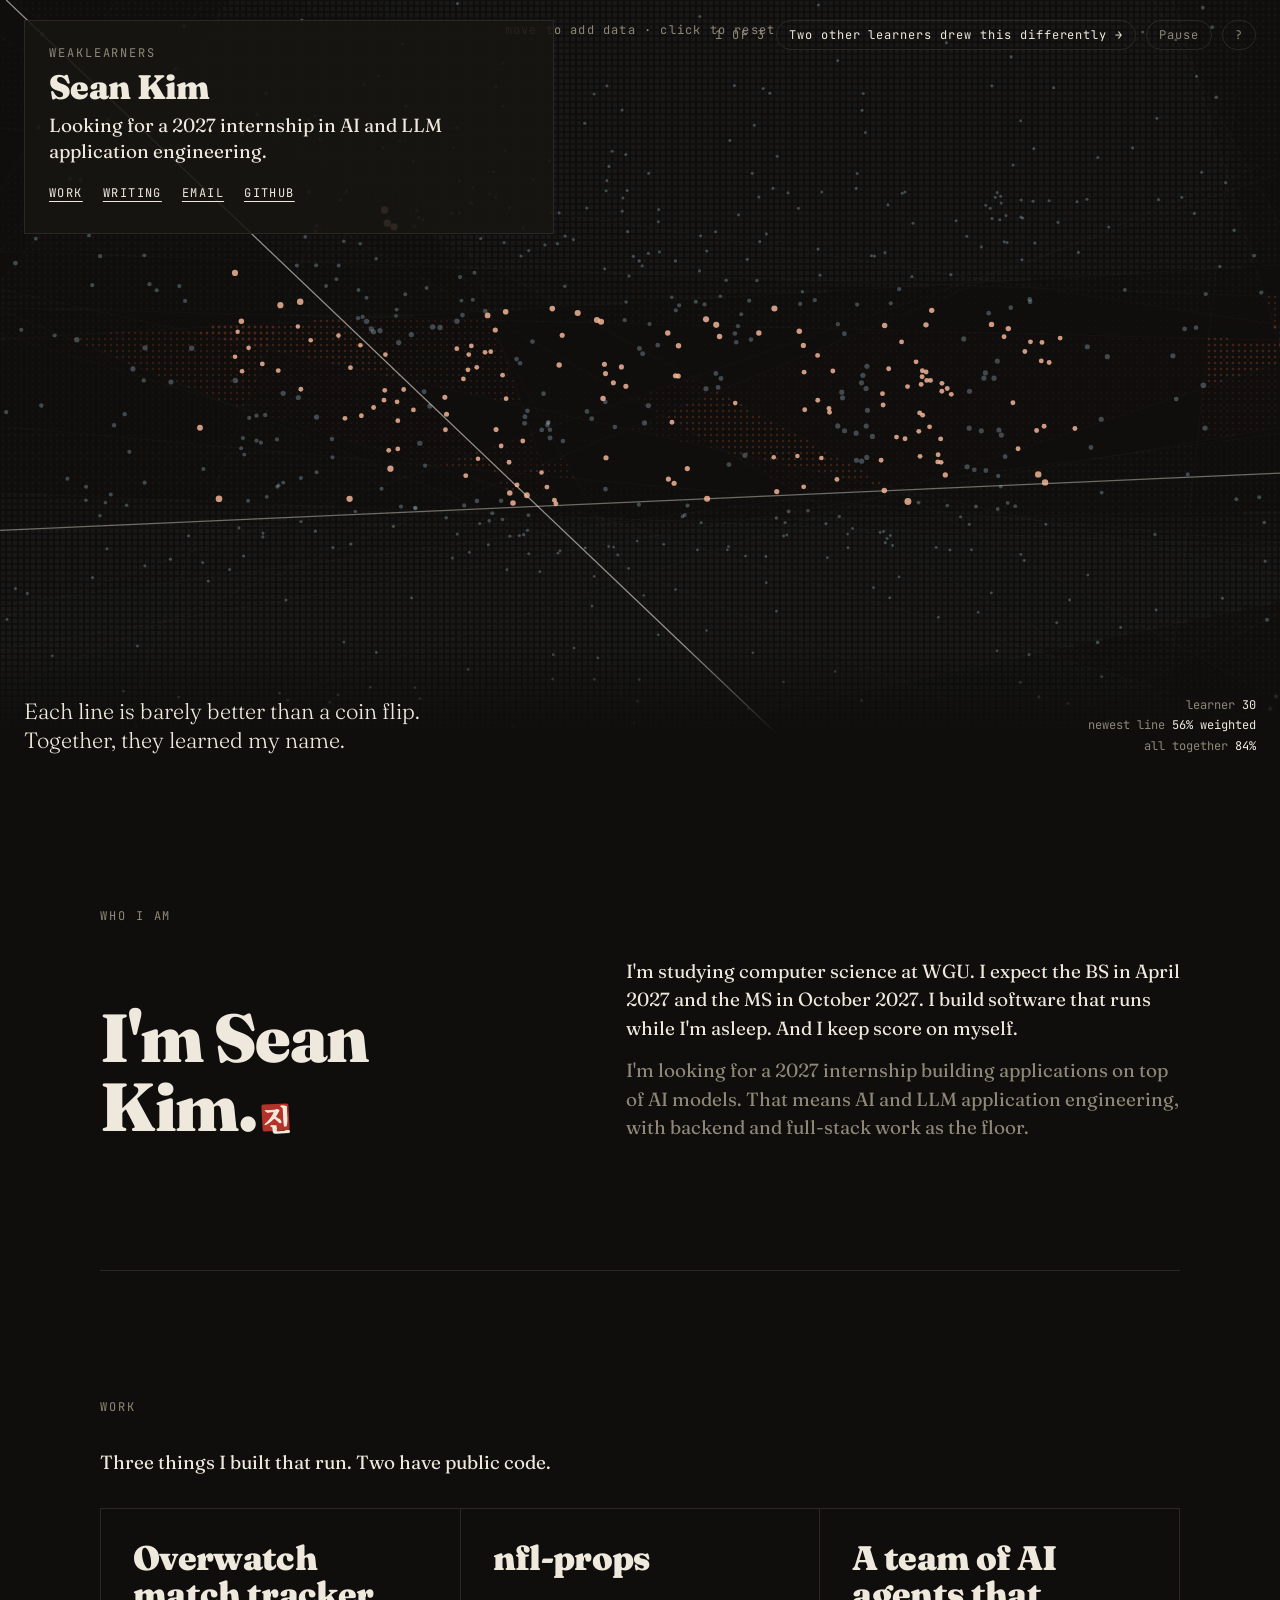
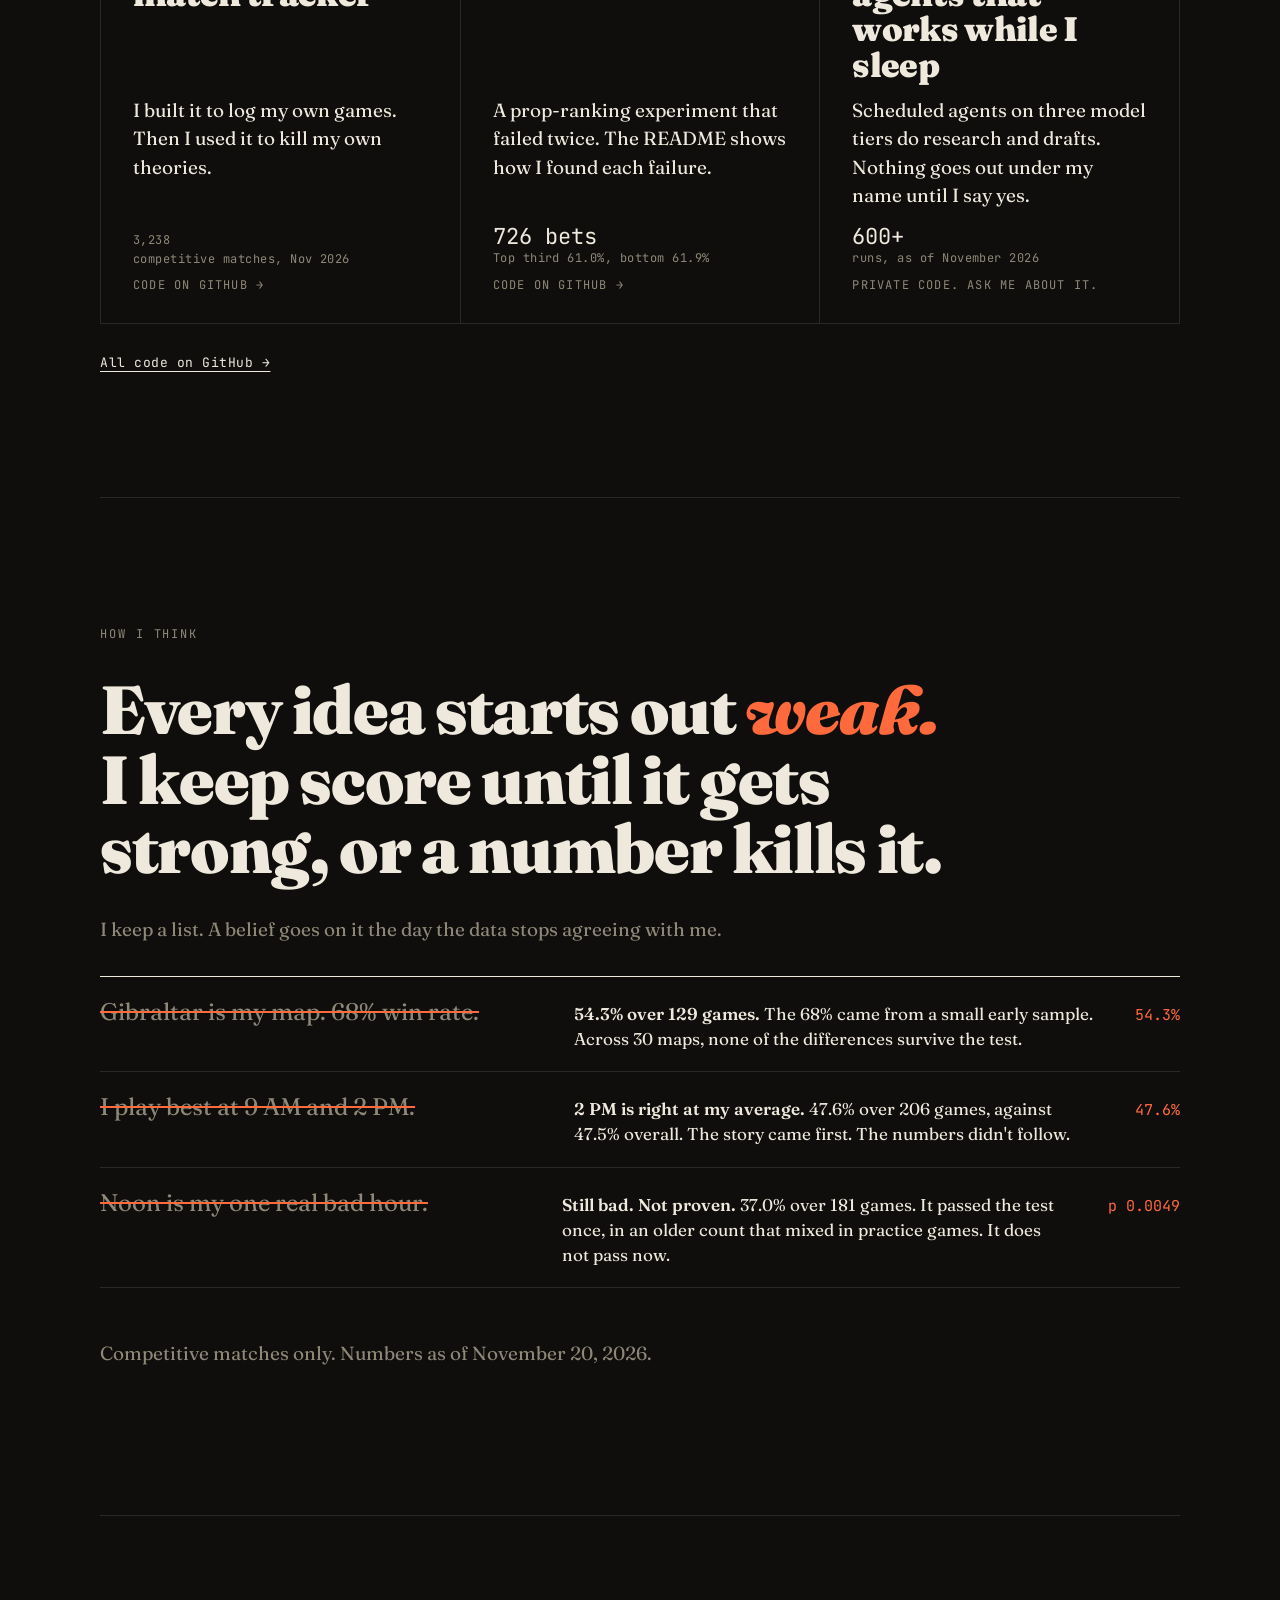
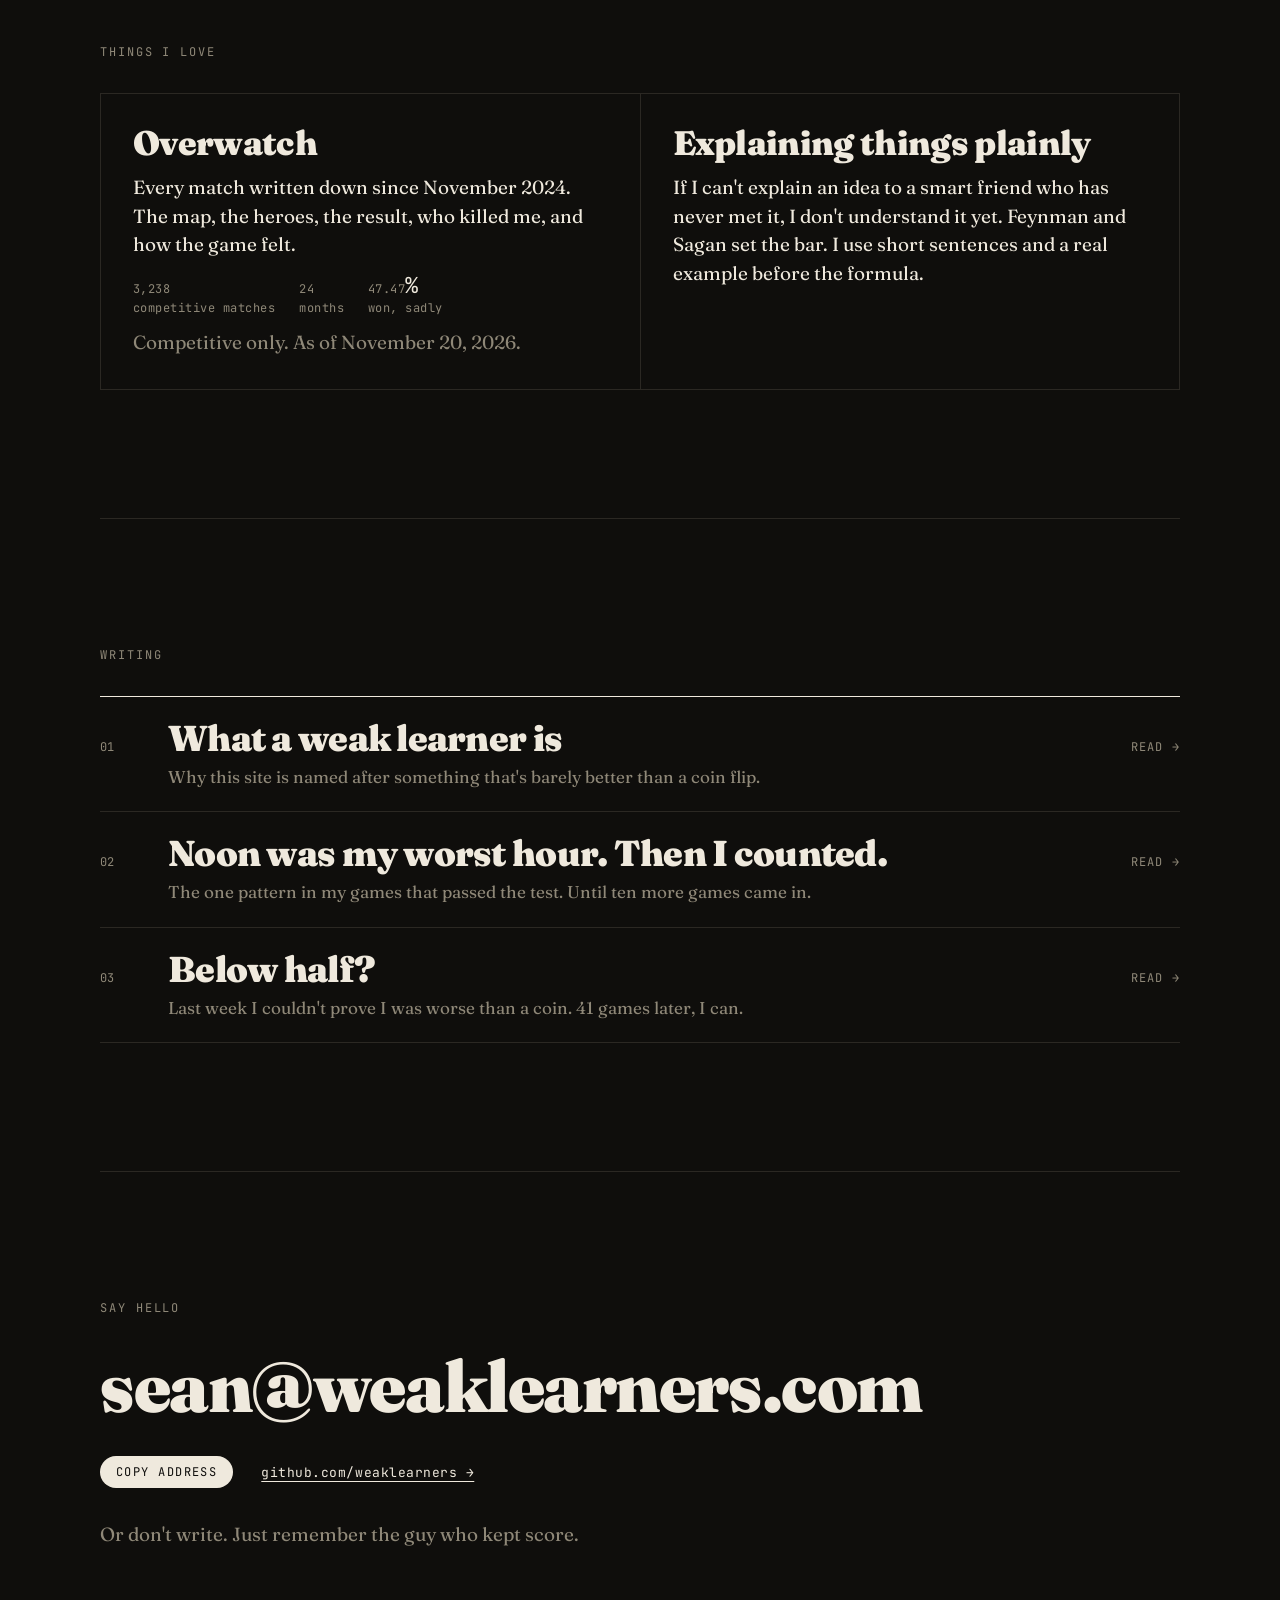
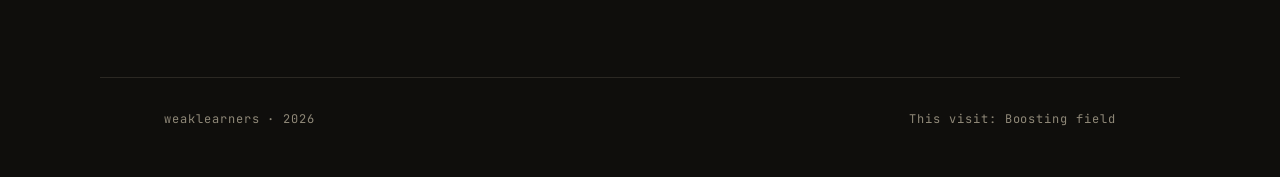
==== commit b4856352: "site: refresh Overwatch numbers to 3,238 comp matches (2026-11-20 snapshot); 2 PM wording now 'right" ====
--- a/index.html
+++ b/index.html
@@ -221,7 +221,7 @@
       <a class="work-card" href="https://github.com/weaklearners/overwatch-tracker">
         <h3>Overwatch match tracker</h3>
         <p>I built it to log my own games. Then I used it to kill my own theories.</p>
-        <div class="figs"><div><b><span data-stat="comp_matches">2,970</span></b><span>competitive matches, <span data-stat="range_end_mon">Oct 2026</span></span></div></div>
+        <div class="figs"><div><b><span data-stat="comp_matches">3,238</span></b><span>competitive matches, <span data-stat="range_end_mon">Nov 2026</span></span></div></div>
         <span class="work-go">Code on GitHub →</span>
       </a>
       <a class="work-card" href="https://github.com/weaklearners/nfl-props">
@@ -248,21 +248,21 @@
     <div class="ledger">
       <div class="row" data-claim="gib_above_avg" data-claim-value="true" data-claim2="no_map_survives" data-claim2-value="true">
         <span class="was">Gibraltar is my map. 68% win rate.</span>
-        <span class="now"><strong><span data-stat="gib_rate">54.7</span>% over <span data-stat="gib_n">117</span> games.</strong> The 68% came from a small early sample. Across <span data-stat="maps_tested">28</span> maps, none of the differences survive the test.</span>
-        <span class="num"><span data-stat="gib_rate">54.7</span>%</span>
+        <span class="now"><strong><span data-stat="gib_rate">54.3</span>% over <span data-stat="gib_n">129</span> games.</strong> The 68% came from a small early sample. Across <span data-stat="maps_tested">30</span> maps, none of the differences survive the test.</span>
+        <span class="num"><span data-stat="gib_rate">54.3</span>%</span>
       </div>
       <div class="row" data-claim="hour14_near_avg" data-claim-value="true">
         <span class="was">I play best at 9 AM and 2 PM.</span>
-        <span class="now"><strong>2 PM is right at my average.</strong> <span data-stat="hour14_rate">46.3</span>% over <span data-stat="hour14_n">190</span> games, against <span data-stat="comp_rate_1">47.8</span>% overall. The story came first. The numbers didn't follow.</span>
-        <span class="num"><span data-stat="hour14_rate">46.3</span>%</span>
+        <span class="now"><strong>2 PM is right at my average.</strong> <span data-stat="hour14_rate">47.6</span>% over <span data-stat="hour14_n">206</span> games, against <span data-stat="comp_rate_1">47.5</span>% overall. The story came first. The numbers didn't follow.</span>
+        <span class="num"><span data-stat="hour14_rate">47.6</span>%</span>
       </div>
       <div class="row" data-claim="noon_below_avg" data-claim-value="true" data-claim2="no_hour_survives" data-claim2-value="true">
         <span class="was">Noon is my one real bad hour.</span>
-        <span class="now"><strong>Still bad. Not proven.</strong> <span data-stat="noon_rate">38.1</span>% over <span data-stat="noon_n">155</span> games. It passed the test once, in an older count that mixed in practice games. It does not pass now.</span>
-        <span class="num">p <span data-stat="noon_p">0.015</span></span>
+        <span class="now"><strong>Still bad. Not proven.</strong> <span data-stat="noon_rate">37.0</span>% over <span data-stat="noon_n">181</span> games. It passed the test once, in an older count that mixed in practice games. It does not pass now.</span>
+        <span class="num">p <span data-stat="noon_p">0.0049</span></span>
       </div>
     </div>
-    <p class="quiet">Competitive matches only. Numbers as of <span data-stat="asof_long">October 4, 2026</span>.</p>
+    <p class="quiet">Competitive matches only. Numbers as of <span data-stat="asof_long">November 20, 2026</span>.</p>
   </section>
 
   <section id="loves">
@@ -272,11 +272,11 @@
         <h3>Overwatch</h3>
         <p>Every match written down since November 2024. The map, the heroes, the result, who killed me, and how the game felt.</p>
         <div class="figs">
-          <div><b><span data-stat="comp_matches">2,970</span></b><span>competitive matches</span></div>
-          <div><b><span data-stat="months">22</span></b><span>months</span></div>
-          <div><b><span data-stat="comp_rate">47.81</span>%</b><span>won, sadly</span></div>
+          <div><b><span data-stat="comp_matches">3,238</span></b><span>competitive matches</span></div>
+          <div><b><span data-stat="months">24</span></b><span>months</span></div>
+          <div><b><span data-stat="comp_rate">47.47</span>%</b><span>won, sadly</span></div>
         </div>
-        <p class="quiet">Competitive only. As of <span data-stat="asof_long">October 4, 2026</span>.</p>
+        <p class="quiet">Competitive only. As of <span data-stat="asof_long">November 20, 2026</span>.</p>
       </article>
       <article>
         <h3>Explaining things plainly</h3>
@@ -348,9 +348,9 @@
   <section class="hero-c" aria-label="Artwork: one dot for each competitive Overwatch match">
     <div class="stage">
       <canvas></canvas>
-      <div class="big" data-big><span data-stat="comp_matches">2,970</span><small>Competitive Overwatch matches · every one written down · Nov 2024 – <span data-stat="range_end_mon">Oct 2026</span> · as of <span data-stat="asof_short">Oct 4, 2026</span></small></div>
+      <div class="big" data-big><span data-stat="comp_matches">3,238</span><small>Competitive Overwatch matches · every one written down · Nov 2024 – <span data-stat="range_end_mon">Nov 2026</span> · as of <span data-stat="asof_short">Nov 20, 2026</span></small></div>
       <div class="quote" data-quote>Split them by result, and you get <i>almost a coin flip.</i></div>
-      <div class="split" data-split><div class="w"><b><span data-stat="comp_wins">1,420</span></b>won</div><div class="l"><b><span data-stat="comp_losses">1,550</span></b>lost</div></div>
+      <div class="split" data-split><div class="w"><b><span data-stat="comp_wins">1,537</span></b>won</div><div class="l"><b><span data-stat="comp_losses">1,701</span></b>lost</div></div>
     </div>
   </section>
 </template>
@@ -360,7 +360,7 @@
 const REDUCE = matchMedia('(prefers-reduced-motion: reduce)').matches;
 const ALL = ['a','b','c'];
 /* @stats:begin (rewritten by tools/update_stats.py) */
-const STAT = {matches: 2970, wins: 1420, rate: '47.81'};
+const STAT = {matches: 3238, wins: 1537, rate: '47.47'};
 /* @stats:end */
 const ABOUT = {
   a: ['Boosting field', 'AdaBoost, running live. Hundreds of random straight cuts, each only slightly better than guessing, are weighted and stacked. All they are trained on is whether a point sits inside the letters of a name. The portrait is the model. Your cursor feeds it more data, so it sharpens wherever you look.'],
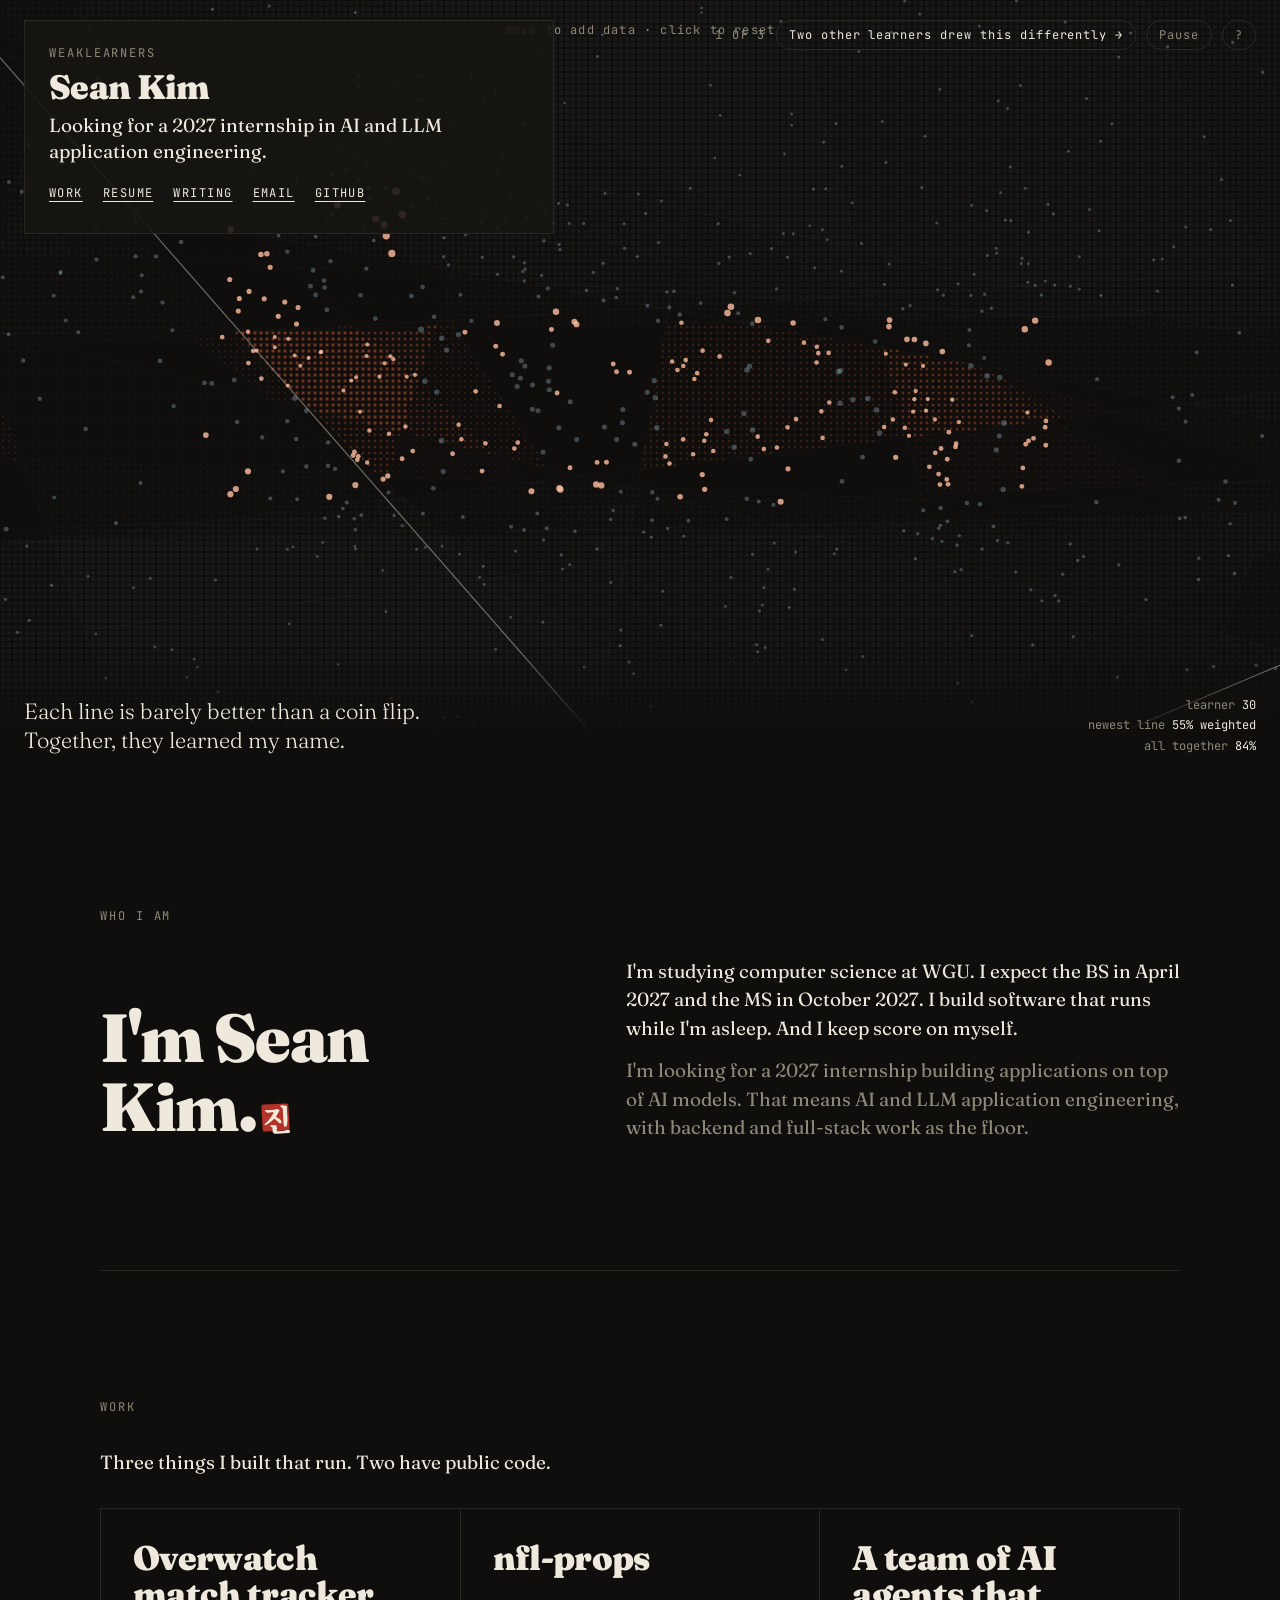
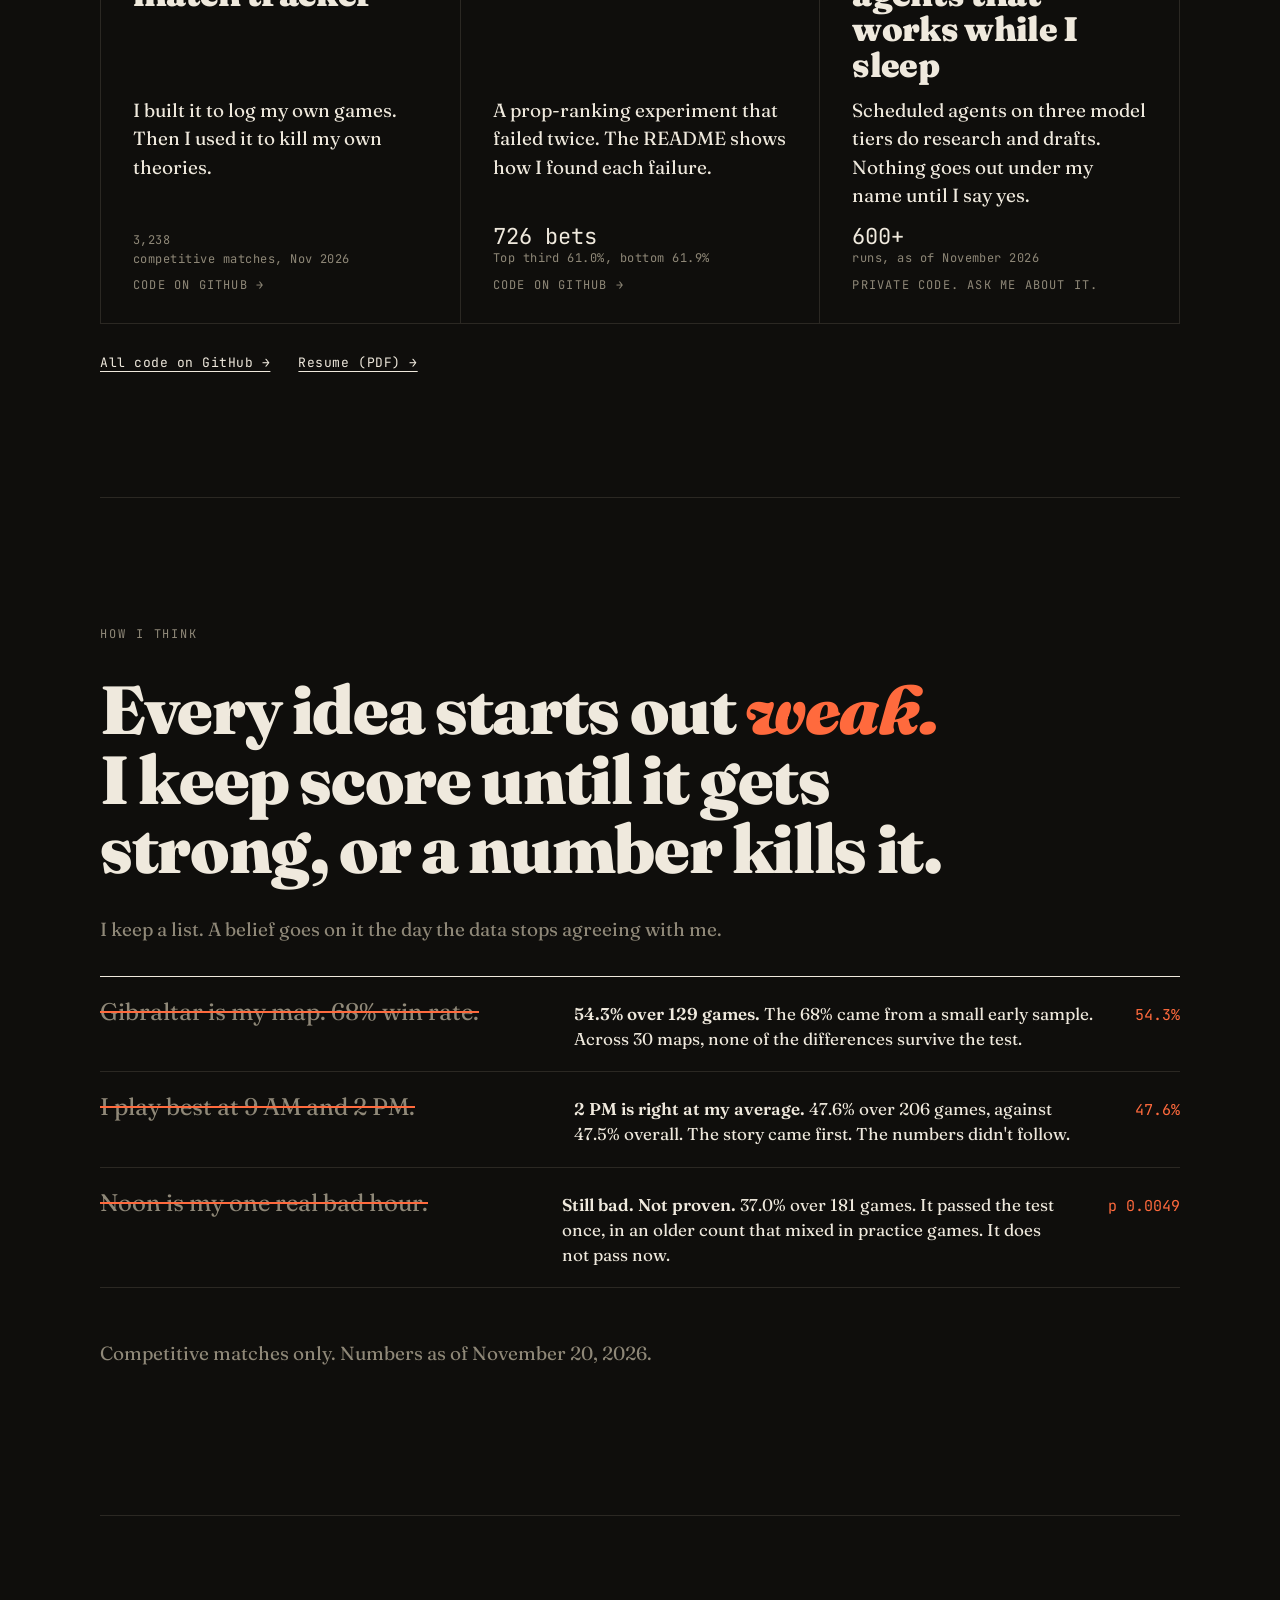
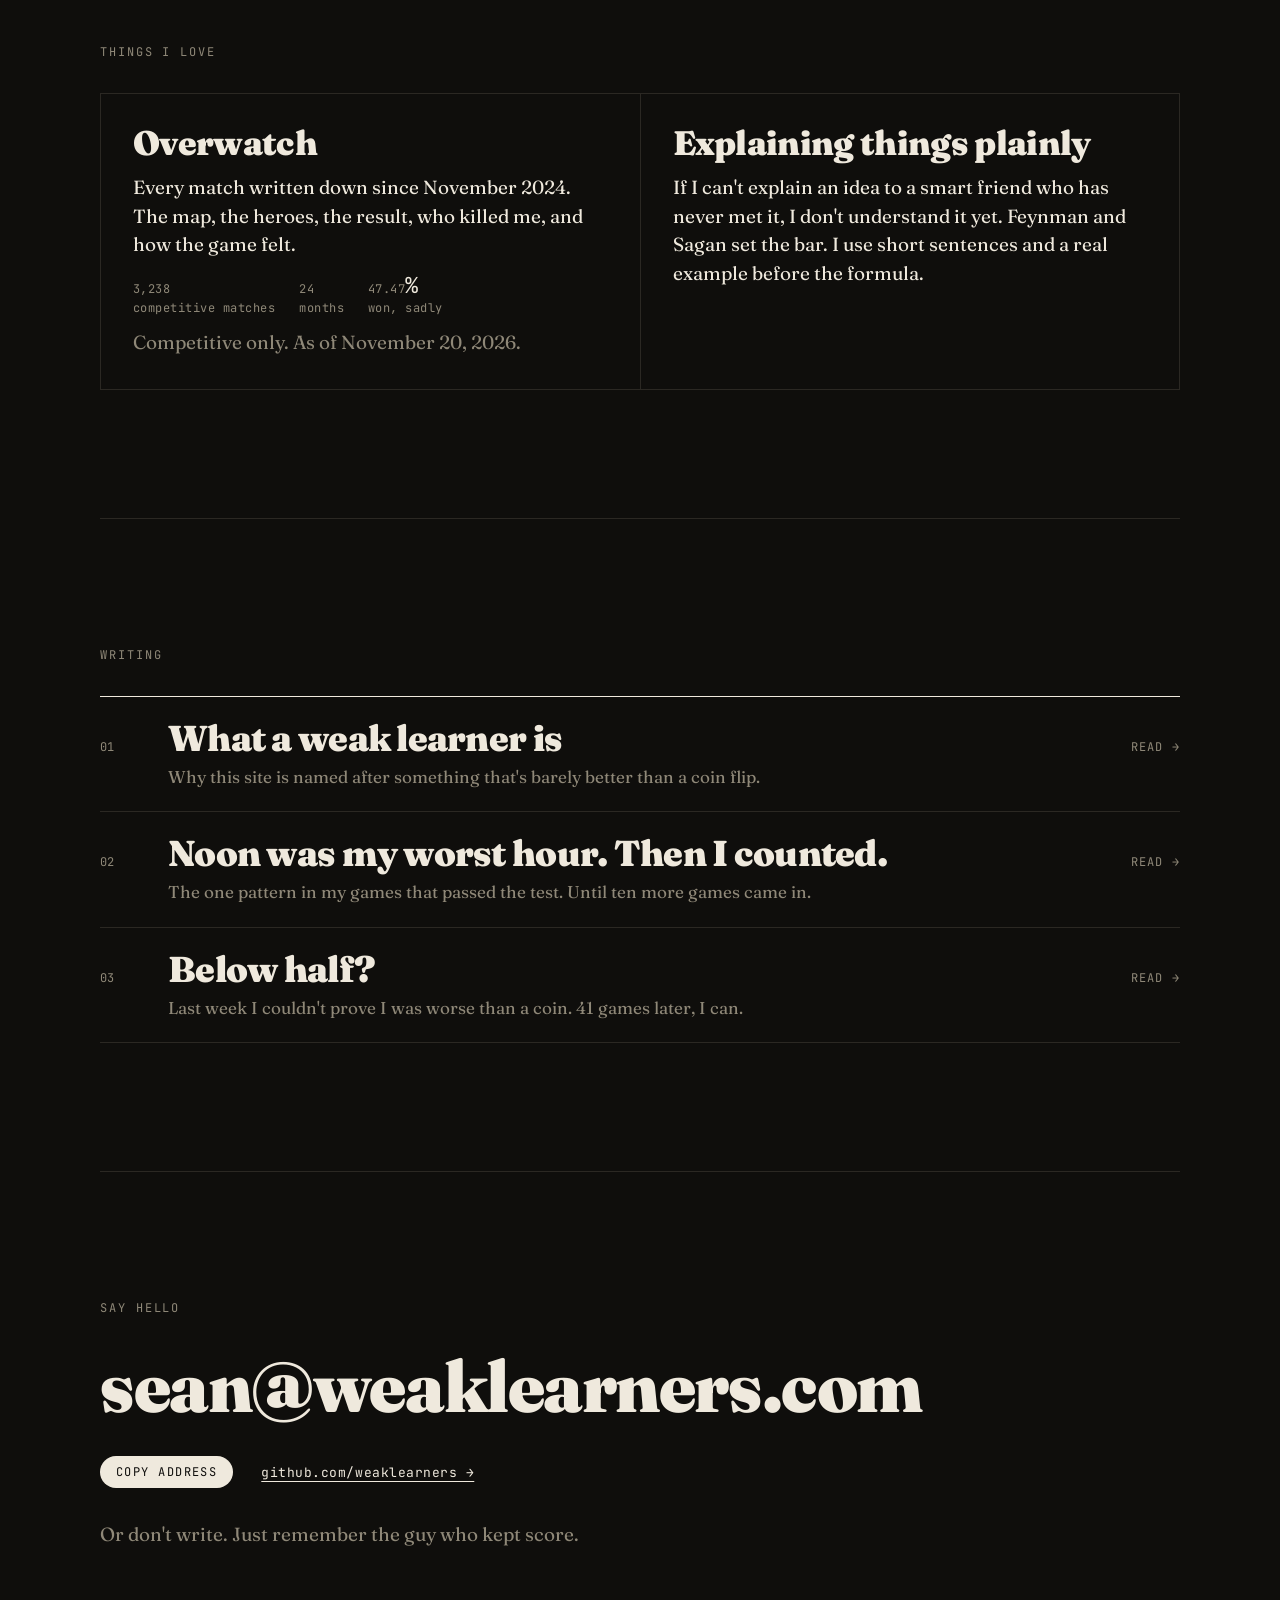
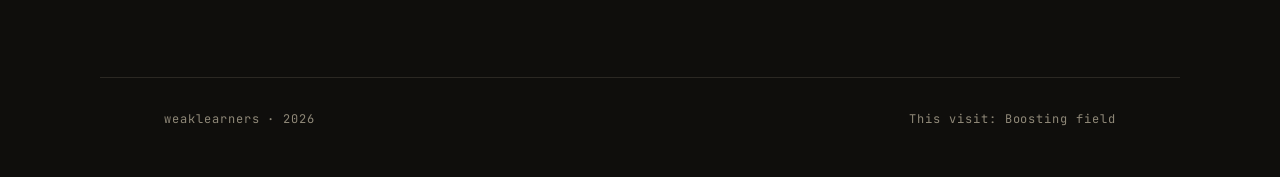
==== commit c3405f71: "site: link resume v2 PDF (Sean: yes, 2026-11-20) Co-Authored-By: Claude Sonnet 5.5 <noreply@anthropi" ====
--- a/index.html
+++ b/index.html
@@ -186,8 +186,7 @@
     <p class="label">weaklearners</p>
     <h1 class="placard-name">Sean Kim</h1>
     <p class="placard-role">Looking for a 2027 internship in AI and LLM application engineering.</p>
-    <!-- RESUME LINK GOES HERE: <a href="Sean-Kim-Resume.pdf" type="application/pdf">Resume</a> after Work. Not linked yet: the PDF is stale and Sean decides. -->
-    <nav class="placard-links" aria-label="Site links"><a href="#work">Work</a><a href="#writing">Writing</a><a href="#contact">Email</a><a href="https://github.com/weaklearners">GitHub</a></nav>
+    <nav class="placard-links" aria-label="Site links"><a href="#work">Work</a><a href="Sean-Kim-Resume.pdf" type="application/pdf">Resume</a><a href="#writing">Writing</a><a href="#contact">Email</a><a href="https://github.com/weaklearners">GitHub</a></nav>
   </div>
   <div class="rot">
     <div class="rot-row">
@@ -237,8 +236,7 @@
         <span class="work-go">Private code. Ask me about it.</span>
       </article>
     </div>
-    <!-- RESUME LINK GOES HERE: <a href="Sean-Kim-Resume.pdf" type="application/pdf">Resume (PDF) →</a> in .work-more. Not linked yet: the PDF is stale and Sean decides. -->
-    <p class="work-more"><a href="https://github.com/weaklearners">All code on GitHub →</a></p>
+    <p class="work-more"><a href="https://github.com/weaklearners">All code on GitHub →</a> <a href="Sean-Kim-Resume.pdf" type="application/pdf">Resume (PDF) →</a></p>
   </section>
 
   <section id="think">
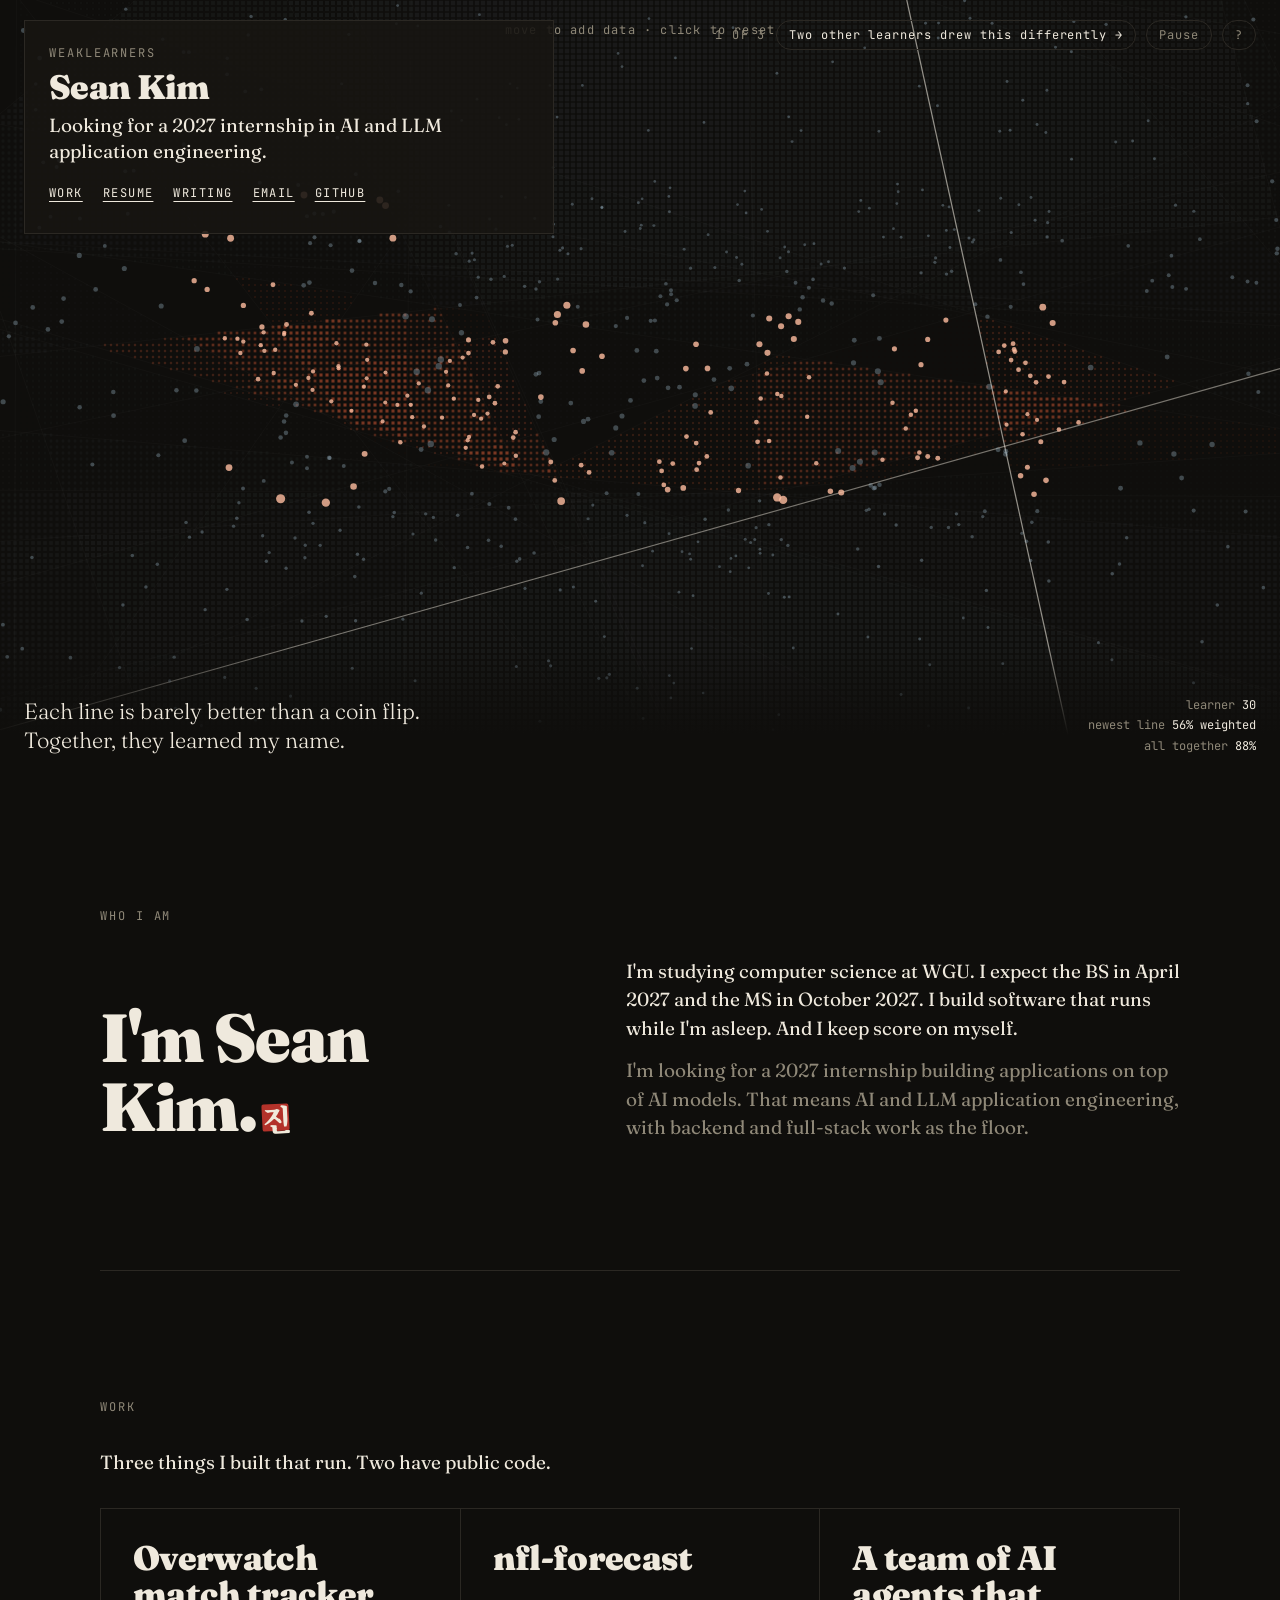
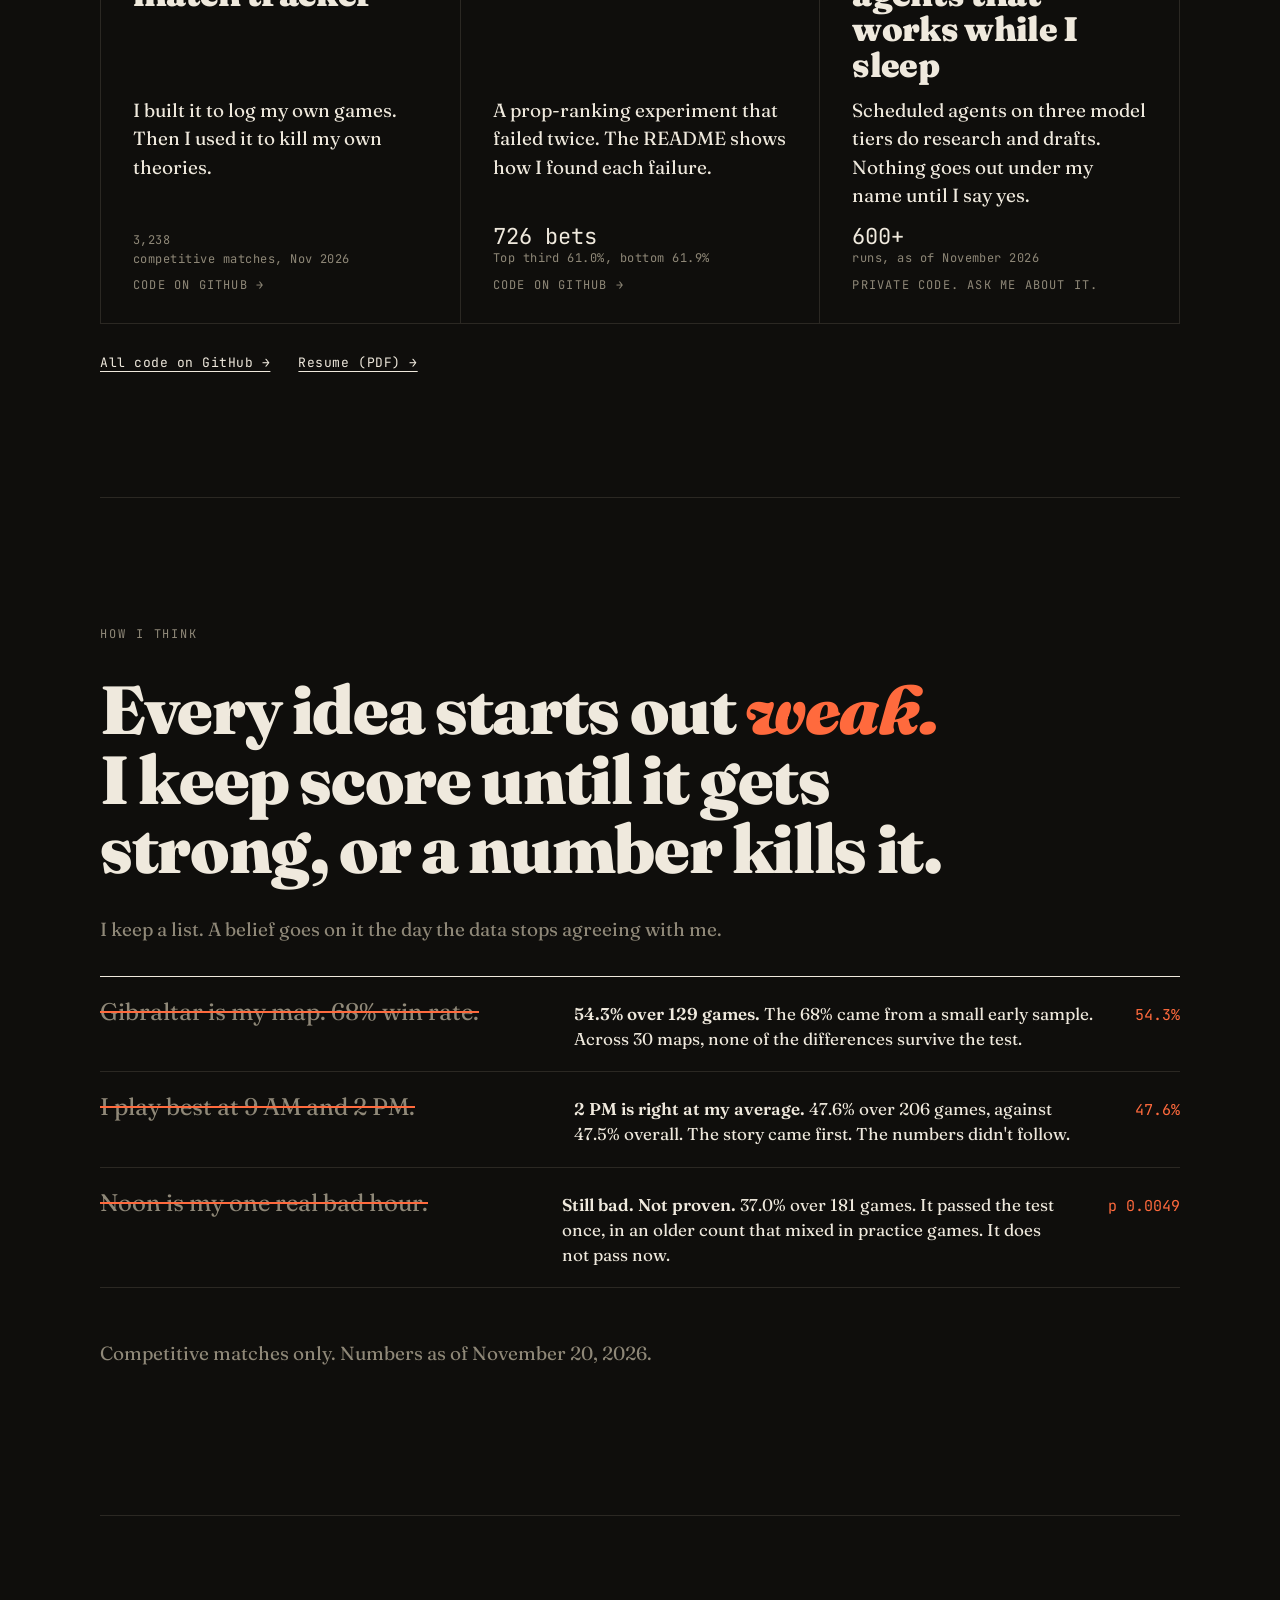
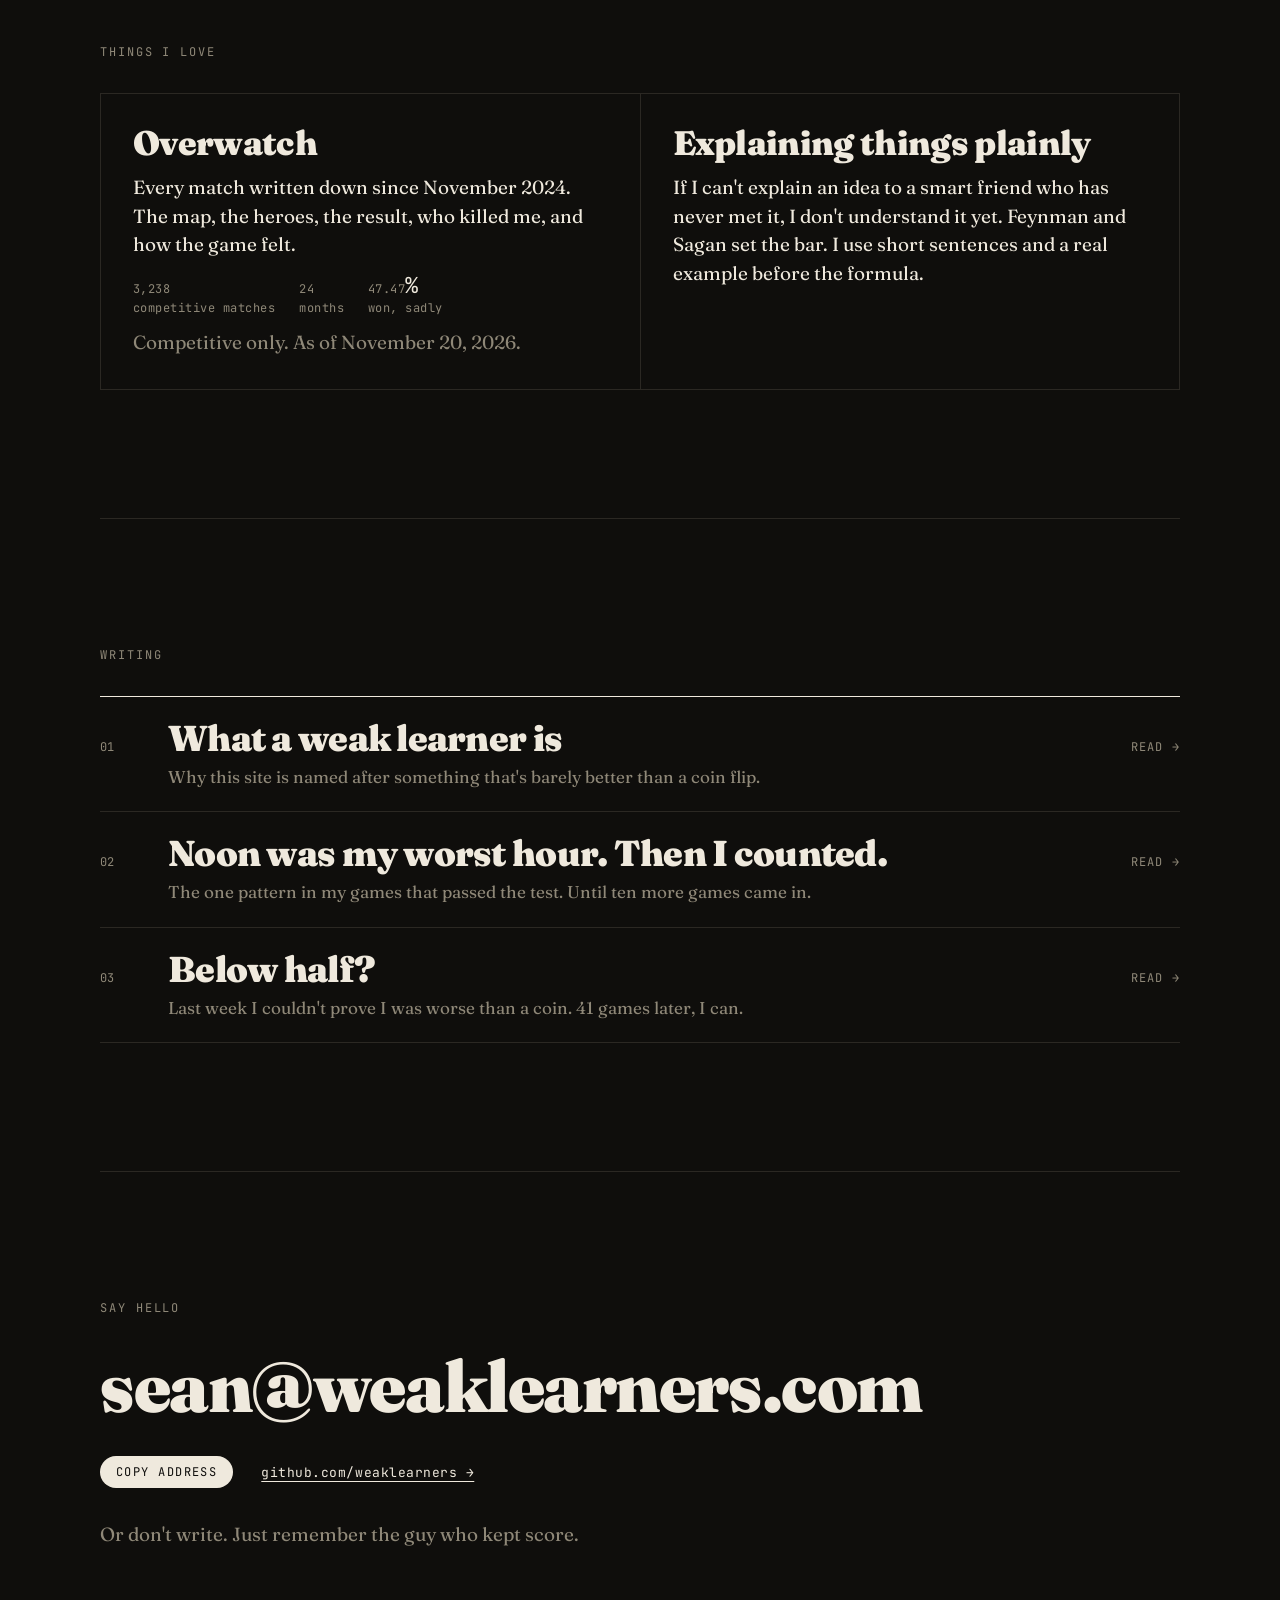
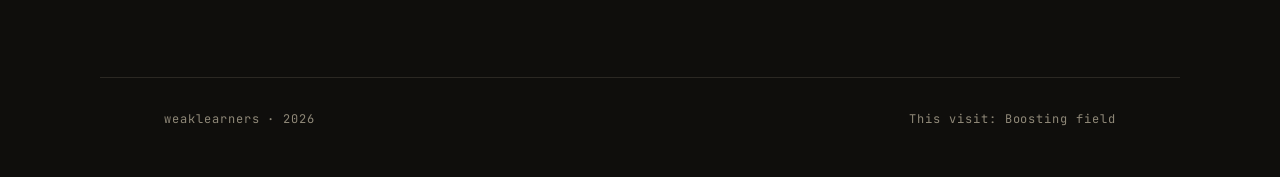
==== commit 1cf6f497: "site: NFL project renamed to nfl-forecast on the card and resume (Sean, 2026-11-20) Co-Authored-By: " ====
--- a/index.html
+++ b/index.html
@@ -224,7 +224,7 @@
         <span class="work-go">Code on GitHub →</span>
       </a>
       <a class="work-card" href="https://github.com/weaklearners/nfl-props">
-        <h3>nfl-props</h3>
+        <h3>nfl-forecast</h3>
         <p>A prop-ranking experiment that failed twice. The README shows how I found each failure.</p>
         <div class="figs"><div><b>726 bets</b><span>Top third 61.0%, bottom 61.9%</span></div></div>
         <span class="work-go">Code on GitHub →</span>
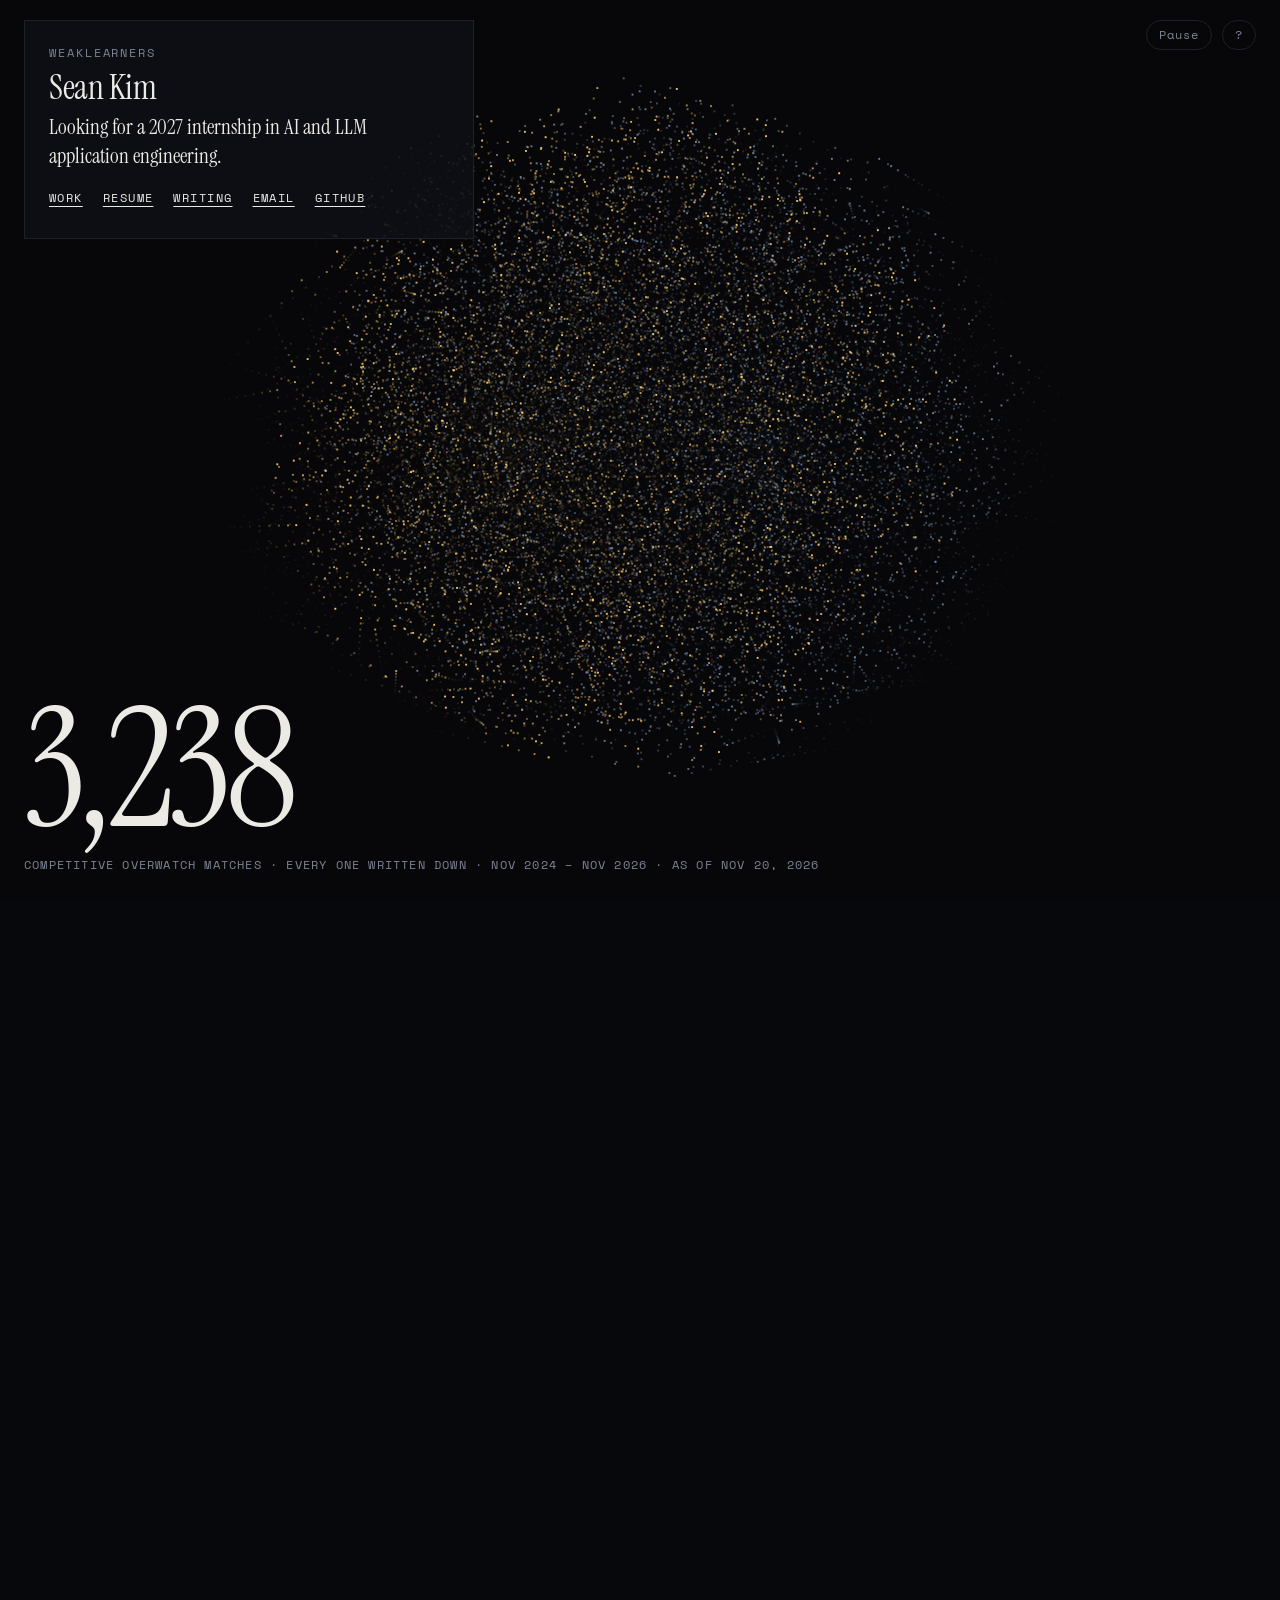
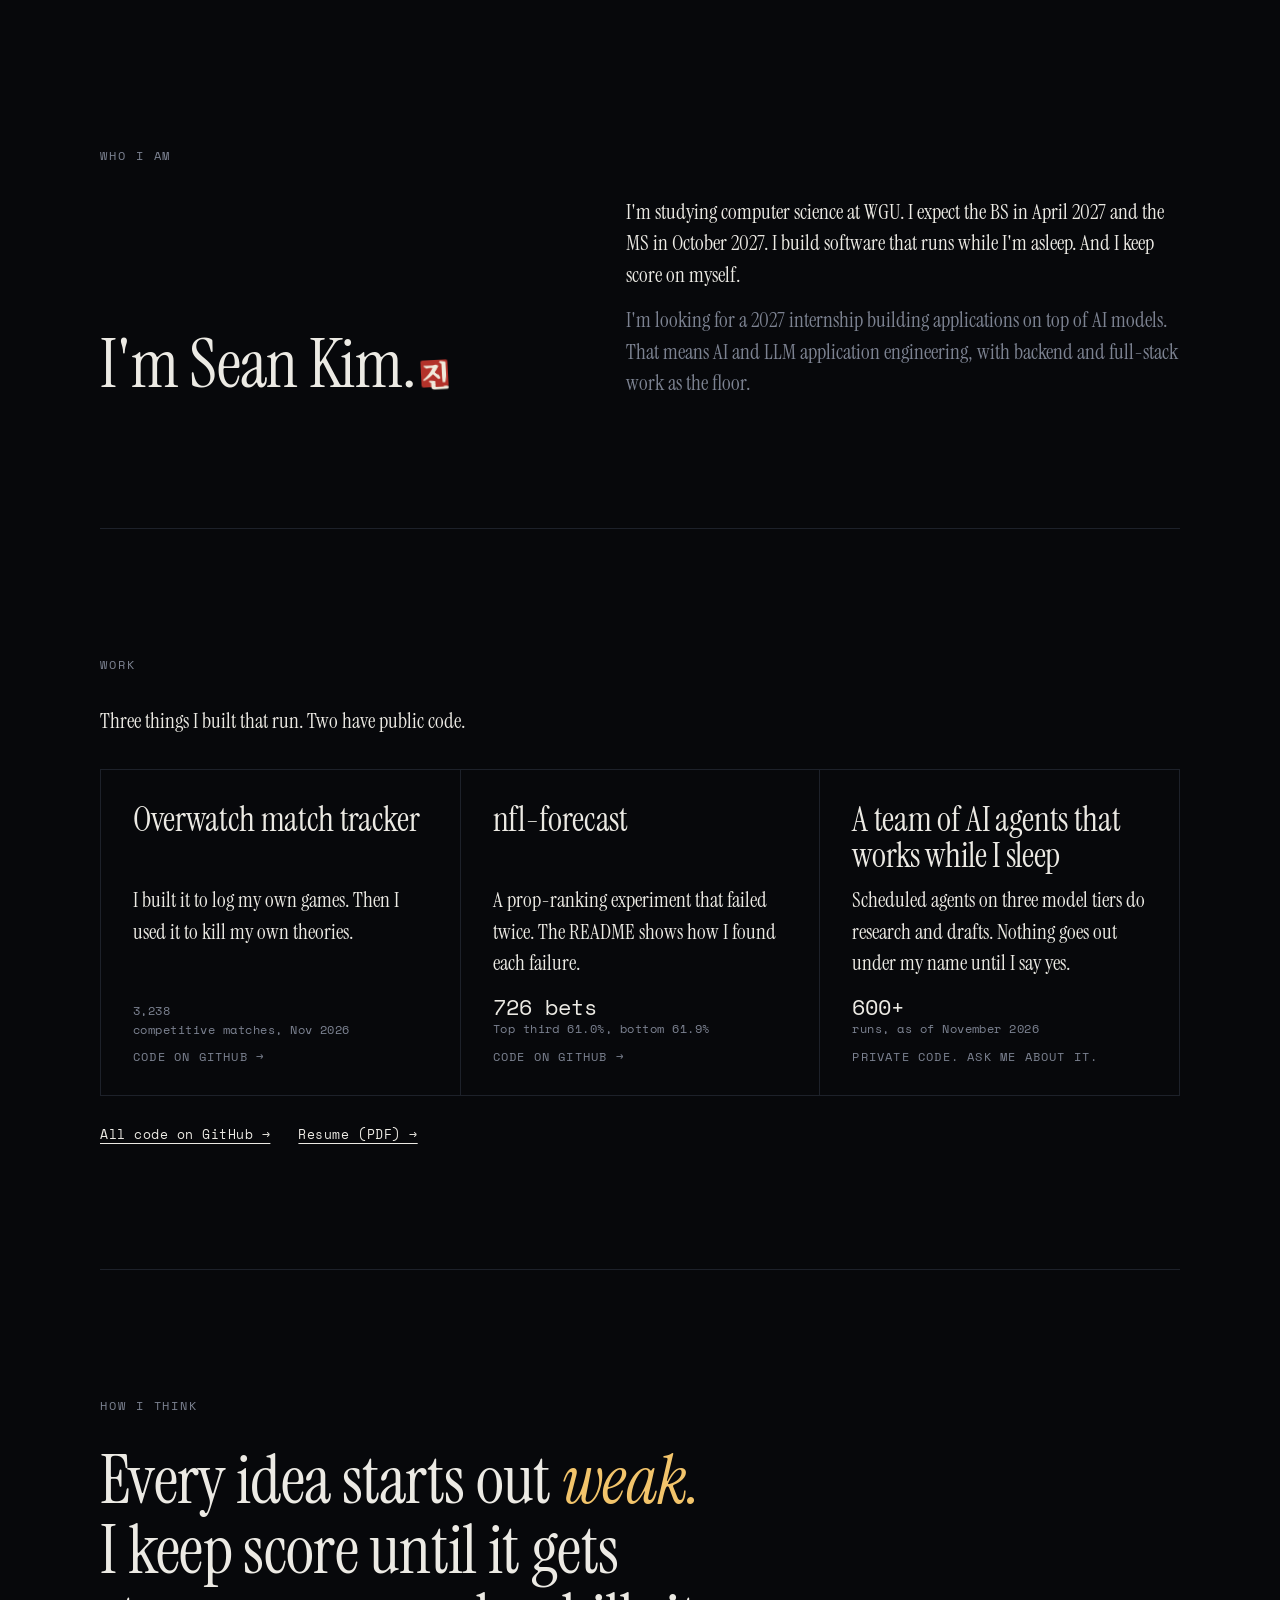
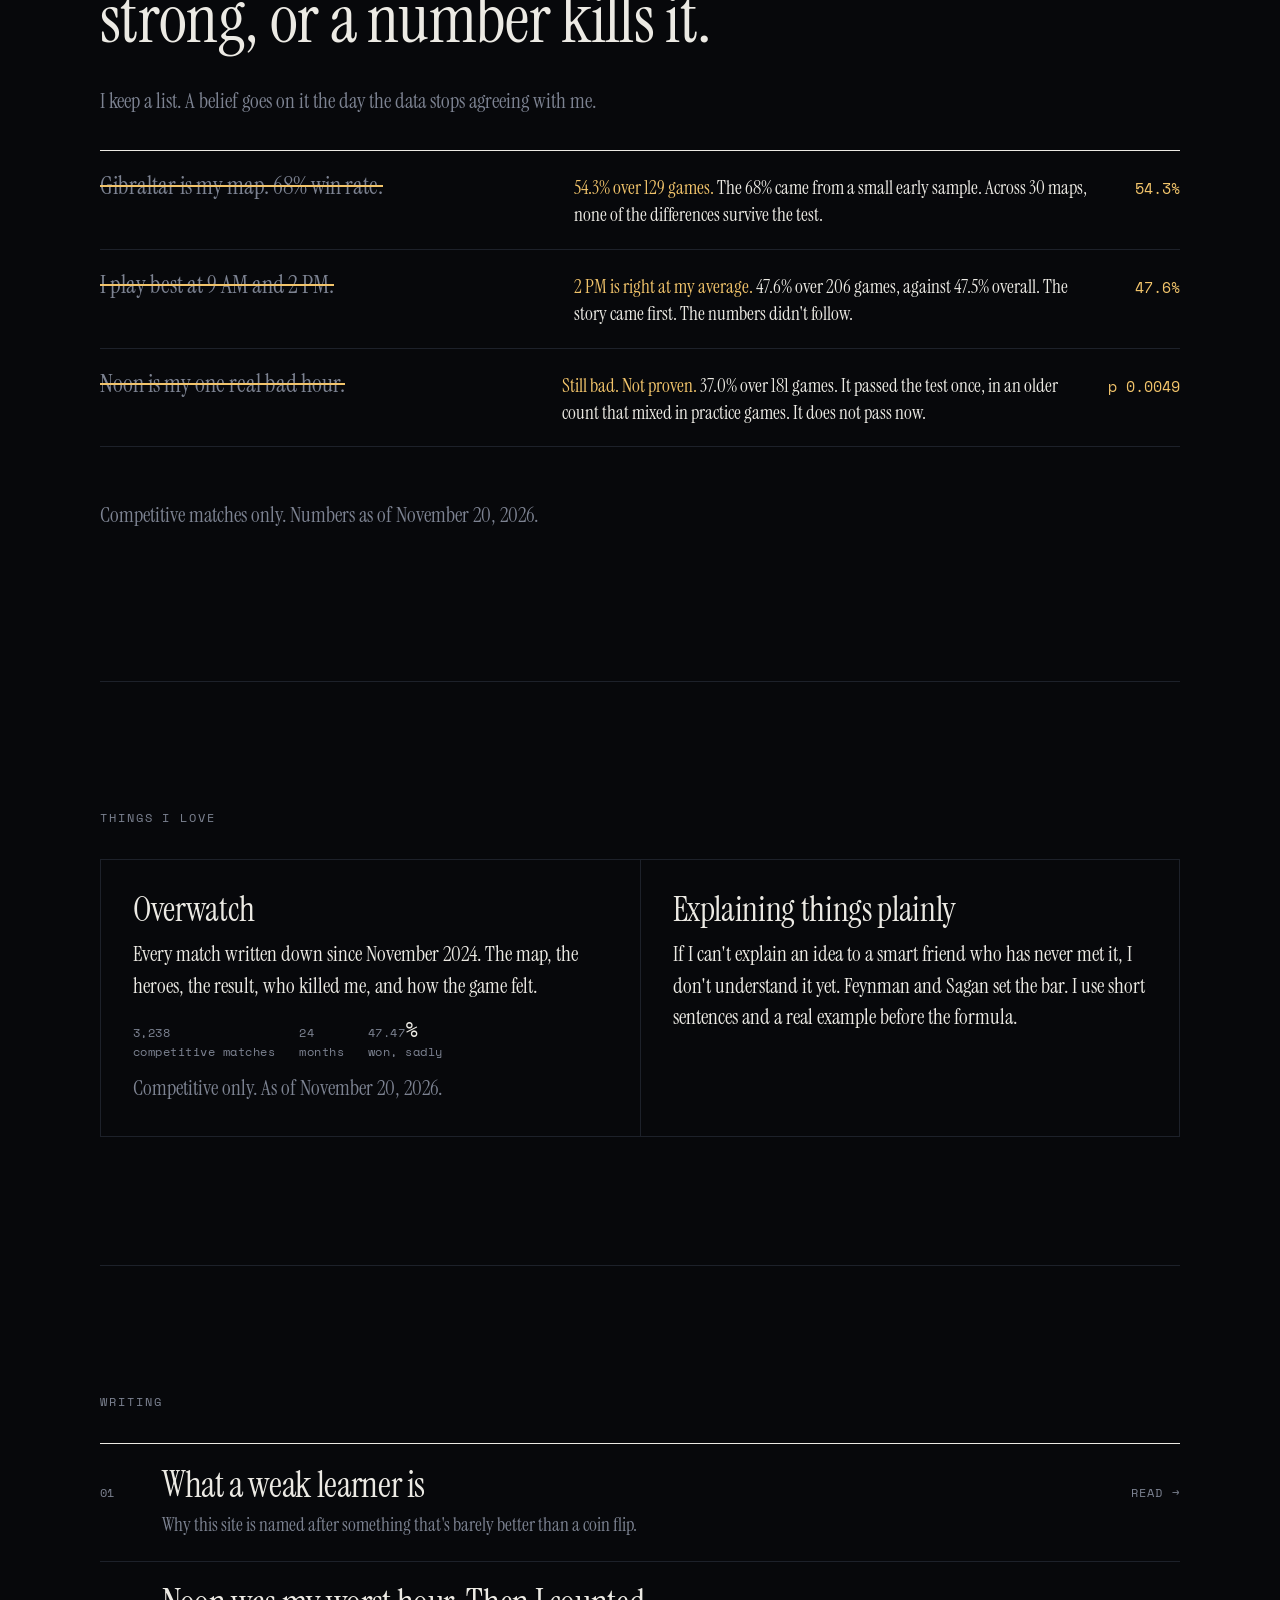
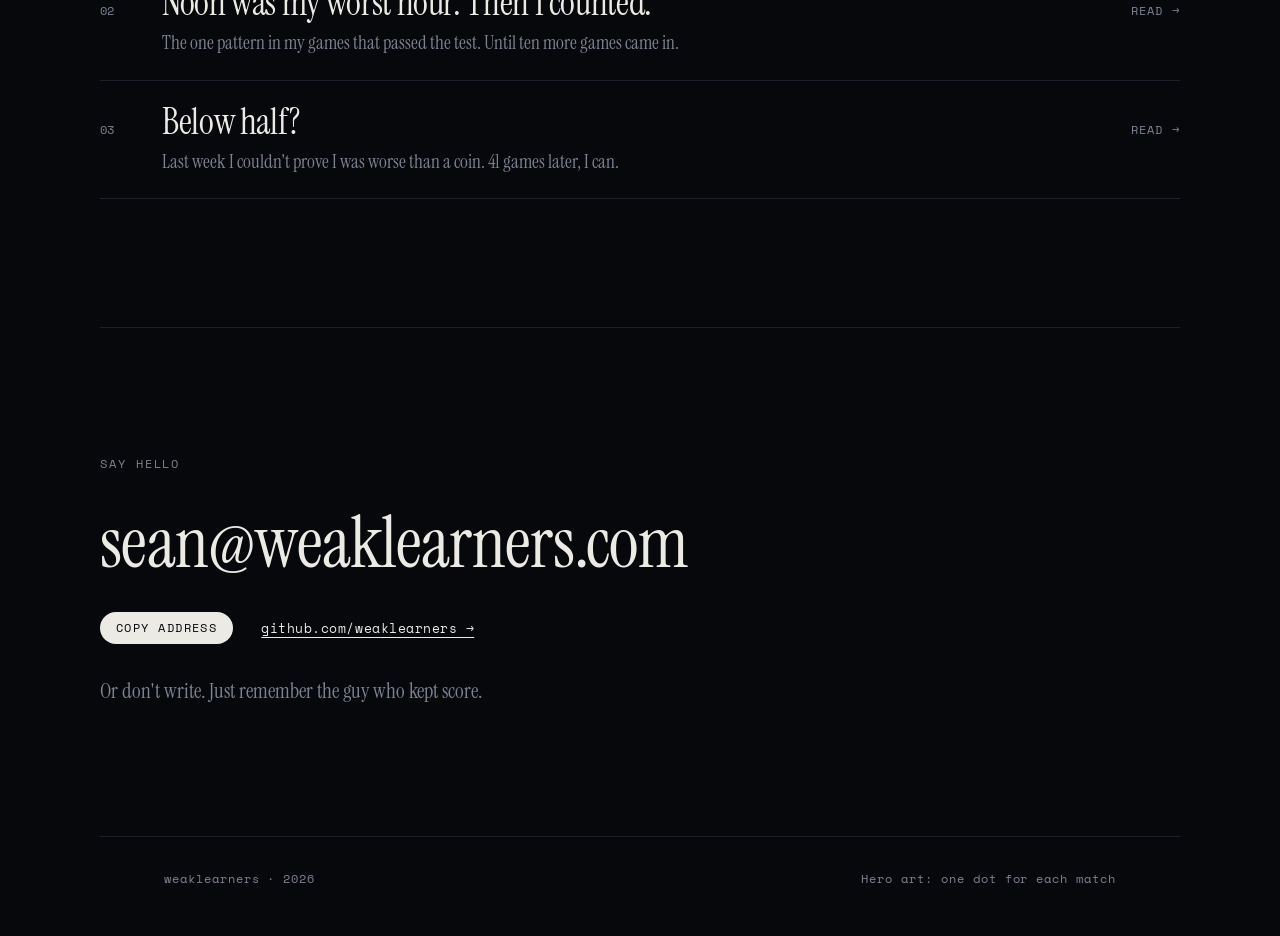
==== commit 17698e65: "site: showcase pass - one look (match dots), 44 px nav taps, og:image, shorter phone hero, nfl-forec" ====
--- a/index.html
+++ b/index.html
@@ -1,5 +1,5 @@
 <!doctype html>
-<html lang="en" data-concept="a">
+<html lang="en" data-concept="c">
 <head>
 <meta charset="utf-8">
 <meta name="viewport" content="width=device-width, initial-scale=1, viewport-fit=cover">
@@ -9,25 +9,20 @@
 <meta property="og:description" content="Sean Kim. Looking for a 2027 internship in AI and LLM application engineering. Every idea starts out weak. I keep score until it isn't.">
 <meta property="og:type" content="website">
 <meta property="og:url" content="https://weaklearners.com/">
+<meta property="og:image" content="https://weaklearners.com/og.png">
+<meta property="og:image:width" content="1200">
+<meta property="og:image:height" content="630">
+<meta property="og:image:alt" content="Sean Kim. A field of gold and slate dots, one for each of 3,238 competitive Overwatch matches I logged. AI and LLM application engineering, 2027 internship.">
+<meta name="twitter:card" content="summary_large_image">
 <link rel="icon" href="data:image/svg+xml,%3Csvg xmlns='http://www.w3.org/2000/svg' viewBox='0 0 32 32'%3E%3Crect width='32' height='32' rx='3' fill='%23b3322a'/%3E%3Ctext x='16' y='23' font-size='20' text-anchor='middle' fill='%23f1eadb'%3E%EC%A7%84%3C/text%3E%3C/svg%3E">
 <link rel="preconnect" href="https://fonts.googleapis.com">
 <link rel="preconnect" href="https://fonts.gstatic.com" crossorigin>
-<link href="https://fonts.googleapis.com/css2?family=Fraunces:opsz,wght@9..144,300;9..144,400;9..144,600;9..144,900&family=JetBrains+Mono:wght@400&family=Noto+Serif+KR:wght@300;900&family=Cormorant+Garamond:ital,wght@0,400;0,600;1,400&family=IBM+Plex+Mono:wght@400&family=Instrument+Serif:ital@0;1&family=Space+Mono:wght@400&display=swap" rel="stylesheet">
+<link href="https://fonts.googleapis.com/css2?family=Instrument+Serif:ital@0;1&family=Space+Mono:wght@400&family=Noto+Serif+KR:wght@900&display=swap" rel="stylesheet">
 <style>
-/* Each visit draws one of three artworks. The whole page then takes that artwork's
-   palette and type, so the content below reads as the same world, not a template.
-   Each look is deliberately single-theme; every colour is set explicitly. */
-:root,[data-concept="a"]{
-  --bg:#0f0e0c;--fg:#efe9dd;--dim:#8f8878;--accent:#ff6a3d;--rule:#2b2823;--panel:#171512;
-  --display:"Fraunces",Georgia,serif;--body:"Fraunces",Georgia,serif;--mono:"JetBrains Mono",ui-monospace,Menlo,monospace;
-  --body-size:19px;--display-weight:900;--display-track:-.02em;color-scheme:dark;
-}
-[data-concept="b"]{
-  --bg:#f1eadb;--fg:#1b1916;--dim:#6f675a;--accent:#b3322a;--rule:rgba(27,25,22,.16);--panel:#e9e0cb;
-  --display:"Cormorant Garamond",Georgia,serif;--body:"Cormorant Garamond",Georgia,serif;--mono:"IBM Plex Mono",ui-monospace,Menlo,monospace;
-  --body-size:22px;--display-weight:600;--display-track:-.01em;color-scheme:light;
-}
-[data-concept="c"]{
+/* One look: the match dots. Every visit shows the same artwork, and the whole page takes its
+   palette and type so the content reads as the same world. Single theme (dark) by design;
+   every colour is set explicitly. */
+:root{
   --win:#f2c46b;--loss:#7d97b6;--bg:#07080b;--fg:#eceae4;--dim:#7d8392;--accent:#f2c46b;--rule:#1d212a;--panel:#0e1016;
   --display:"Instrument Serif",Georgia,serif;--body:"Instrument Serif",Georgia,serif;--mono:"Space Mono",ui-monospace,Menlo,monospace;
   --body-size:21px;--display-weight:400;--display-track:-.01em;color-scheme:dark;
@@ -48,29 +43,11 @@
 .rot-row{display:flex;gap:10px;align-items:center;flex-wrap:wrap;justify-content:flex-end}
 .rot button{font:400 12px/1 var(--mono);letter-spacing:.08em;color:var(--dim);background:none;border:1px solid var(--rule);border-radius:99px;padding:8px 12px;cursor:pointer}
 .rot button:hover{color:var(--fg);border-color:var(--dim)}
-.rot .count{font:400 12px/1 var(--mono);letter-spacing:.12em;color:var(--dim);text-transform:uppercase}
-.rot .next{color:var(--fg)}
 .about{position:absolute;top:calc(100% + 8px);right:0;width:min(340px,calc(100vw - 32px));background:var(--panel);border:1px solid var(--rule);
   padding:16px;font:400 13px/1.65 var(--mono);color:var(--fg);box-shadow:0 12px 40px rgba(0,0,0,.18)}
 .about b{display:block;font:var(--display-weight) 22px/1.1 var(--display);margin-bottom:8px;letter-spacing:var(--display-track)}
 
-/* ---------- hero A: boosting field ---------- */
-.hero{position:relative;height:calc(100svh - 120px);min-height:440px;overflow:hidden}
-.hero canvas{position:absolute;inset:0;width:100%;height:100%;display:block;touch-action:pan-y}
-.hero-a canvas{cursor:crosshair}
-.hero-a .hint{position:absolute;left:50%;top:calc(24px + env(safe-area-inset-top,0px));transform:translateX(-50%);margin:0;font:400 12px/1 var(--mono);color:var(--dim);letter-spacing:.1em;white-space:nowrap}
-.hero-a .hud{position:absolute;left:24px;right:24px;bottom:24px;display:flex;justify-content:space-between;align-items:flex-end;gap:16px;pointer-events:none}
-.hero-a .line{margin:0;max-width:30ch;font-weight:300;font-size:clamp(17px,2.1vw,22px);line-height:1.35}
-.hero-a .stats{margin:0;font:400 12px/1.7 var(--mono);color:var(--dim);text-align:right;white-space:nowrap;font-variant-numeric:tabular-nums}
-.hero-a .stats b{color:var(--fg);font-weight:400}
-
-/* ---------- hero B: ink and paper ---------- */
-.hero-b .vert{position:absolute;right:30px;top:50%;transform:translateY(-50%);writing-mode:vertical-rl;font:300 15px/1.9 "Noto Serif KR",serif;letter-spacing:.3em;color:var(--dim)}
-.hero-b .cap{position:absolute;left:24px;bottom:24px;max-width:32ch;margin:0;font-size:clamp(18px,2vw,22px);line-height:1.35;font-style:italic}
-.hero-b .cap span{display:block;font:400 12px/1.8 var(--mono);font-style:normal;color:var(--dim);letter-spacing:.08em;margin-top:10px}
-.hero-b .count{position:absolute;right:24px;bottom:24px;margin:0;font:400 12px/1 var(--mono);color:var(--dim);letter-spacing:.08em;font-variant-numeric:tabular-nums}
-
-/* ---------- hero C ---------- */
+/* ---------- hero: match dots ---------- */
 .hero-c{position:relative;height:180svh}
 .hero-c .stage{position:sticky;top:0;height:100svh;min-height:520px;overflow:hidden}
 .hero-c canvas{position:absolute;inset:0;width:100%;height:100%;display:block;touch-action:pan-y}
@@ -83,7 +60,7 @@
 .hero-c .quote{position:absolute;left:50%;top:16%;transform:translateX(-50%);width:min(620px,calc(100% - 32px));text-align:center;font-size:clamp(24px,3.2vw,38px);line-height:1.2;opacity:0;transition:opacity .5s;pointer-events:none}
 .hero-c .quote i{color:var(--accent)}
 
-/* ---------- placard: name, role, links (same over all three artworks) ---------- */
+/* ---------- placard: name, role, links ---------- */
 .placard{display:grid;gap:8px;width:max-content;max-width:100%;padding:24px;
   background:color-mix(in srgb,var(--panel) 88%,transparent);border:1px solid var(--rule)}
 .placard-name{margin:0;font:var(--display-weight) clamp(26px,3vw,34px)/1.05 var(--display);letter-spacing:var(--display-track)}
@@ -109,8 +86,7 @@
 .row{display:grid;grid-template-columns:minmax(0,5fr) minmax(0,6fr) auto;gap:clamp(12px,3vw,40px);padding-block:20px;border-bottom:1px solid var(--rule);align-items:baseline}
 .row .was{font:400 clamp(19px,2vw,24px)/1.25 var(--display);text-decoration:line-through;text-decoration-color:var(--accent);text-decoration-thickness:2px;color:var(--dim)}
 .row .now{font-size:.9em;line-height:1.45}
-.row .now strong{font-weight:600}
-[data-concept="c"] .row .now strong{font-weight:400;color:var(--accent)}
+.row .now strong{font-weight:400;color:var(--accent)}
 .row .num{font:400 15px/1 var(--mono);color:var(--accent);font-variant-numeric:tabular-nums;white-space:nowrap}
 
 .loves{display:grid;grid-template-columns:repeat(2,minmax(0,1fr));gap:1px;background:var(--rule);border:1px solid var(--rule)}
@@ -161,22 +137,18 @@
 }
 @media (max-width:640px){
   .top{padding-inline:16px}.rot{order:-1;flex-basis:100%}.placard{width:auto;flex-basis:100%;padding:16px}.placard-links{column-gap:12px}
-  .rot .long{display:none}
-  .hero-a .stats,.hero-a .hint,.hero-b .vert,.hero-b .count{display:none}
-  .hero-a .hud,.hero-b .cap,.hero-c .big{left:16px;right:16px;bottom:16px}
-  .hero-b .count{bottom:16px}
+  .hero-c .big{left:16px;right:16px;bottom:16px}
   .hero-c .split{left:16px;right:16px;bottom:16px}
+  /* phone: stage 80svh + 40svh of scroll = 1.2 screens before "Who I am"; the split still plays in that travel */
+  .hero-c{height:120svh}
+  .hero-c .stage{height:80svh}
+  .hero-c .quote{top:24%} /* clears the name card, which is still on screen at the end of the short scroll */
 }
-@media (min-width:641px){.rot .short{display:none}}
-.hero-a .hud::before,.hero-b .cap::before{content:"";position:absolute;inset:-48px -24px -26px;z-index:-1;
-  background:linear-gradient(to top,var(--bg) 35%,transparent)}
-.hero-a .hud,.hero-b .cap{isolation:isolate}
-@media (pointer:coarse){.rot button,.contact button,.placard-links a,.work-more a{min-height:44px}.placard-links a{min-width:44px}}
+@media (pointer:coarse){.rot button,.contact button,.placard-links a,.work-more a{min-height:44px}.placard-links a,.rot button{min-width:44px}}
 @media (prefers-reduced-motion:reduce){
   *,*::before,*::after{transition:none!important}
-  .hero-c{height:100svh}
+  .hero-c{height:100svh}.hero-c .stage{height:100svh}
 }
-@media (max-width:1100px){.hero-a .hint{display:none}}
 </style>
 </head>
 <body>
@@ -190,8 +162,6 @@
   </div>
   <div class="rot">
     <div class="rot-row">
-      <span class="count" id="count">1 of 3</span>
-      <button type="button" class="next" id="next"><span class="long" id="next-long">Two other learners drew this differently →</span><span class="short">Another →</span></button>
       <button type="button" id="pause" aria-pressed="false">Pause</button>
       <button type="button" id="about-btn" aria-label="About this artwork" aria-expanded="false" aria-controls="about">?</button>
     </div>
@@ -199,7 +169,16 @@
   </div>
 </header>
 
-<div id="hero"></div>
+<div id="hero">
+  <section class="hero-c" aria-label="Artwork: one dot for each competitive Overwatch match">
+    <div class="stage">
+      <canvas></canvas>
+      <div class="big" data-big><span data-stat="comp_matches">3,238</span><small>Competitive Overwatch matches · every one written down · Nov 2024 – <span data-stat="range_end_mon">Nov 2026</span> · as of <span data-stat="asof_short">Nov 20, 2026</span></small></div>
+      <div class="quote" data-quote>Split them by result, and you get <i>almost a coin flip.</i></div>
+      <div class="split" data-split><div class="w"><b><span data-stat="comp_wins">1,537</span></b>won</div><div class="l"><b><span data-stat="comp_losses">1,701</span></b>lost</div></div>
+    </div>
+  </section>
+</div>
 
 <main class="content">
   <section id="who">
@@ -223,7 +202,7 @@
         <div class="figs"><div><b><span data-stat="comp_matches">3,238</span></b><span>competitive matches, <span data-stat="range_end_mon">Nov 2026</span></span></div></div>
         <span class="work-go">Code on GitHub →</span>
       </a>
-      <a class="work-card" href="https://github.com/weaklearners/nfl-props">
+      <a class="work-card" href="https://github.com/weaklearners/nfl-forecast">
         <h3>nfl-forecast</h3>
         <p>A prop-ranking experiment that failed twice. The README shows how I found each failure.</p>
         <div class="figs"><div><b>726 bets</b><span>Top third 61.0%, bottom 61.9%</span></div></div>
@@ -320,96 +299,19 @@
   <span id="foot-note" aria-live="polite"></span>
 </footer>
 
-<!-- ============ the three artworks ============ -->
-<template id="t-a">
-  <section class="hero hero-a" aria-label="Artwork: a live boosting model learning the name Sean">
-    <canvas></canvas>
-    <p class="hint">move to add data · click to reset</p>
-    <div class="hud">
-      <p class="line">Each line is barely better than a coin flip. Together, they learned my name.</p>
-      <p class="stats">learner <b data-n>0</b><br>newest line <b data-one>–</b><br>all together <b data-all>–</b></p>
-    </div>
-  </section>
-</template>
-
-<template id="t-b">
-  <section class="hero hero-b" aria-label="Artwork: brush strokes on paper forming the Korean words 응, 아니야">
-    <canvas></canvas>
-    <div class="vert" aria-hidden="true">한 획씩</div>
-    <p class="cap">Every stroke is barely better than chance. Enough of them, and the answer appears.
-      <span>응, 아니야 · “yeah… no” · tap for a fresh sheet</span></p>
-    <p class="count"><span data-n>0</span> strokes</p>
-  </section>
-</template>
-
-<template id="t-c">
-  <section class="hero-c" aria-label="Artwork: one dot for each competitive Overwatch match">
-    <div class="stage">
-      <canvas></canvas>
-      <div class="big" data-big><span data-stat="comp_matches">3,238</span><small>Competitive Overwatch matches · every one written down · Nov 2024 – <span data-stat="range_end_mon">Nov 2026</span> · as of <span data-stat="asof_short">Nov 20, 2026</span></small></div>
-      <div class="quote" data-quote>Split them by result, and you get <i>almost a coin flip.</i></div>
-      <div class="split" data-split><div class="w"><b><span data-stat="comp_wins">1,537</span></b>won</div><div class="l"><b><span data-stat="comp_losses">1,701</span></b>lost</div></div>
-    </div>
-  </section>
-</template>
-
 <script>
 (() => {
 const REDUCE = matchMedia('(prefers-reduced-motion: reduce)').matches;
-const ALL = ['a','b','c'];
 /* @stats:begin (rewritten by tools/update_stats.py) */
 const STAT = {matches: 3238, wins: 1537, rate: '47.47'};
 /* @stats:end */
-const ABOUT = {
-  a: ['Boosting field', 'AdaBoost, running live. Hundreds of random straight cuts, each only slightly better than guessing, are weighted and stacked. All they are trained on is whether a point sits inside the letters of a name. The portrait is the model. Your cursor feeds it more data, so it sharpens wherever you look.'],
-  b: ['Ink and paper', 'Each brush stroke follows a weak rule. It lands on the hidden letters only 62% of the time and anywhere else the rest. No single stroke means anything. Thousands of them, on hanji-toned paper in the five traditional colours, resolve into 응, 아니야: “yeah… no.” Every weak learner is a tiny yes-or-no vote, wrong nearly half the time.'],
-  c: [STAT.matches.toLocaleString('en-US'), `Every dot is one competitive Overwatch match I logged. Gold for a win, slate for a loss. At rest they form one breathing bloom. Scroll, and they sort into two nearly equal halves: ${STAT.rate}% won. The order is shuffled, not chronological. A self-portrait as a dataset.`]
-};
-
-/* ---------- which artwork: new one each visit, unseen first ---------- */
-const store = {
-  get(){ try { return JSON.parse(localStorage.getItem('wl-seen') || '[]').filter(k => ALL.includes(k)); } catch(e){ return []; } },
-  set(v){ try { localStorage.setItem('wl-seen', JSON.stringify(v)); } catch(e){} }
-};
-let seen = store.get();
-function firstPick(){
-  const forced = location.hash.slice(1);
-  if (ALL.includes(forced)) return forced;
-  if (!seen.length) return 'a';
-  let pool = ALL.filter(k => !seen.includes(k));
-  if (!pool.length) { const last = seen[seen.length-1]; seen = []; pool = ALL.filter(k => k !== last); }
-  return pool[Math.random()*pool.length|0];
-}
-
-/* ---------- mount / unmount ---------- */
+const ABOUT = [STAT.matches.toLocaleString('en-US'), `Every dot is one competitive Overwatch match I logged. Gold for a win, slate for a loss. At rest they form one breathing bloom. Scroll, and they sort into two nearly equal halves: ${STAT.rate}% won. The order is shuffled, not chronological. A self-portrait as a dataset.`];
+
+/* ---------- mount ---------- */
 const heroEl = document.getElementById('hero');
-let current = null, ctrl = null;
-function show(k){
-  if (ctrl) ctrl.abort();
-  ctrl = new AbortController();
-  current = k;
-  document.documentElement.dataset.concept = k;
-  try { localStorage.setItem('wl-current', k); } catch(e){}
-  heroEl.replaceChildren(document.getElementById('t-'+k).content.cloneNode(true));
-  if (!seen.includes(k)) seen.push(k);
-  store.set(seen);
-  INIT[k](heroEl.firstElementChild, ctrl.signal);
-  const n = seen.length;
-  document.getElementById('count').textContent = n + ' of 3';
-  document.getElementById('next-long').textContent =
-    n === 1 ? 'Two other learners drew this differently →' :
-    n === 2 ? 'One other learner drew this differently →' : 'You’ve seen all three. Again →';
-  document.getElementById('about-name').textContent = ABOUT[k][0];
-  document.getElementById('about-text').textContent = ABOUT[k][1];
-  document.getElementById('foot-note').textContent = 'This visit: ' + ABOUT[k][0];
-}
-document.getElementById('next').addEventListener('click', () => {
-  const unseen = ALL.filter(k => !seen.includes(k));
-  const k = unseen.length ? unseen[Math.random()*unseen.length|0] : ALL[(ALL.indexOf(current)+1) % 3];
-  if (!unseen.length) seen = [];
-  scrollTo({top:0});
-  show(k);
-});
+const sig = new AbortController().signal;
+document.getElementById('about-name').textContent = ABOUT[0];
+document.getElementById('about-text').textContent = ABOUT[1];
 const aboutBtn = document.getElementById('about-btn'), about = document.getElementById('about');
 const setAbout = open => { about.hidden = !open; aboutBtn.setAttribute('aria-expanded', String(open)); };
 aboutBtn.addEventListener('click', () => setAbout(about.hidden));
@@ -446,205 +348,8 @@
   return state;
 }
 
-const INIT = {};
-
-/* ================= A · Boosting field ================= */
-INIT.a = (root, sig) => {
-  const cv = root.querySelector('canvas'), cx = cv.getContext('2d');
-  const $n = root.querySelector('[data-n]'), $one = root.querySelector('[data-one]'), $all = root.querySelector('[data-all]');
-  const C = {warm:[255,106,61], cool:[159,184,201]};
-  const MAXL = 420, CANDS = 36;
-  let W, H, cell, gw, gh, score, mask, pts, learners, iter, alive = true;
-  sig.addEventListener('abort', () => alive = false);
-
-  function buildMask(){
-    const m = document.createElement('canvas'); m.width = W; m.height = H; const g = m.getContext('2d');
-    g.fillStyle = '#000'; g.fillRect(0,0,W,H); g.fillStyle = '#fff';
-    const size = Math.min(W*0.34, H*0.62);
-    g.font = `900 ${size}px Fraunces, Georgia, serif`; g.textAlign = 'center'; g.textBaseline = 'middle';
-    g.fillText('Sean', W/2, H*0.48);
-    const d = g.getImageData(0,0,W,H).data;
-    mask = (x,y) => { x|=0; y|=0; if (x<0||y<0||x>=W||y>=H) return -1; return d[(y*W+x)*4] > 127 ? 1 : -1; };
-  }
-  function seedPts(n){
-    for (let i = 0; i < n; i++) {
-      // half the samples near the letters, so the task is learnable at this scale
-      let x, y;
-      if (Math.random() < .5) { x = W*(.18+Math.random()*.64); y = H*(.24+Math.random()*.48); }
-      else { x = Math.random()*W; y = Math.random()*H; }
-      pts.push({x, y, l: mask(x,y), w: 1});
-    }
-    const s = pts.reduce((a,p) => a+p.w, 0); pts.forEach(p => p.w /= s);
-  }
-  function reset(){
-    const DPR = Math.min(2, devicePixelRatio || 1);
-    W = root.clientWidth; H = root.clientHeight; cv.width = W*DPR; cv.height = H*DPR; cx.setTransform(DPR,0,0,DPR,0,0);
-    cell = W < 640 ? 7 : 6; gw = Math.ceil(W/cell); gh = Math.ceil(H/cell);
-    score = new Float32Array(gw*gh); pts = []; learners = []; iter = 0;
-    buildMask(); seedPts(W < 640 ? 420 : 720);
-  }
-  const h = (L,x,y) => (L.nx*x + L.ny*y - L.t) >= 0 ? L.s : -L.s;
-  function boostStep(){
-    let best = null, bestErr = 1;
-    for (let k = 0; k < CANDS; k++) {
-      const p = pts[(Math.random()*pts.length)|0], th = Math.random()*Math.PI;
-      const L = {nx: Math.cos(th), ny: Math.sin(th)}; L.t = L.nx*p.x + L.ny*p.y;
-      let e = 0; for (const q of pts) if (((L.nx*q.x + L.ny*q.y - L.t) >= 0 ? 1 : -1) !== q.l) e += q.w;
-      L.s = 1; if (e > .5) { e = 1-e; L.s = -1; }
-      if (e < bestErr) { bestErr = e; best = L; }
-    }
-    const e = Math.max(1e-6, bestErr);
-    best.a = .5*Math.log((1-e)/e); best.err = e; best.born = performance.now();
-    let s = 0; for (const q of pts) { q.w *= Math.exp(-best.a*q.l*h(best,q.x,q.y)); s += q.w; }
-    for (const q of pts) q.w /= s;
-    for (let j = 0; j < gh; j++) for (let i = 0; i < gw; i++) score[j*gw+i] += best.a*h(best,(i+.5)*cell,(j+.5)*cell);
-    learners.push(best); iter++;
-    if (learners.length > MAXL) { const o = learners.shift(); for (let j = 0; j < gh; j++) for (let i = 0; i < gw; i++) score[j*gw+i] -= o.a*h(o,(i+.5)*cell,(j+.5)*cell); }
-  }
-  function ensembleAcc(){
-    let ok = 0; for (const q of pts) { const i = Math.min(gw-1,(q.x/cell)|0), j = Math.min(gh-1,(q.y/cell)|0); if ((score[j*gw+i] >= 0 ? 1 : -1) === q.l) ok++; }
-    return ok/pts.length;
-  }
-  function lineEnds(L){
-    const out = [], {nx, ny, t} = L;
-    if (Math.abs(ny) > 1e-6) out.push([0, t/ny], [W, (t-nx*W)/ny]);
-    if (Math.abs(nx) > 1e-6) out.push([t/nx, 0], [(t-ny*H)/nx, H]);
-    return out.filter(([x,y]) => x >= -1 && x <= W+1 && y >= -1 && y <= H+1).slice(0,2);
-  }
-  function draw(now){
-    cx.fillStyle = 'rgb(15,14,12)'; cx.fillRect(0,0,W,H);
-    let sumA = 0; for (const L of learners) sumA += L.a; const k = 3/Math.max(1, Math.sqrt(sumA*4));
-    for (let j = 0; j < gh; j++) for (let i = 0; i < gw; i++) {
-      const v = Math.tanh(score[j*gw+i]*k);
-      cx.fillStyle = v > 0 ? `rgba(${C.warm},${v*.92})` : `rgba(${C.cool},${-v*.07})`;
-      const r = cell*(.28+.5*Math.abs(v));
-      cx.fillRect(i*cell+(cell-r)/2, j*cell+(cell-r)/2, r, r);
-    }
-    for (const L of learners.slice(-60)) {
-      const fresh = Math.max(0, 1-(now-L.born)/1200), e = lineEnds(L); if (e.length < 2) continue;
-      cx.strokeStyle = `rgba(239,233,221,${.035+fresh*.55})`; cx.lineWidth = fresh > 0 ? 1.2 : .6;
-      cx.beginPath(); cx.moveTo(e[0][0],e[0][1]); cx.lineTo(e[1][0],e[1][1]); cx.stroke();
-    }
-    const avg = 1/pts.length;
-    for (const q of pts) {
-      const r = Math.min(7, 1+Math.sqrt(q.w/avg)*1.1);
-      cx.fillStyle = q.l > 0 ? 'rgba(255,190,160,.8)' : 'rgba(159,184,201,.35)';
-      cx.beginPath(); cx.arc(q.x,q.y,r,0,6.283); cx.fill();
-    }
-  }
-  function hud(){
-    $n.textContent = iter;
-    const last = learners[learners.length-1];
-    if (last) $one.textContent = Math.round((1-last.err)*100) + '% weighted';
-    $all.textContent = Math.round(ensembleAcc()*100) + '%';
-  }
-  let lastAdd = 0;
-  cv.addEventListener('pointermove', e => {
-    const now = performance.now(); if (now-lastAdd < 28 || pts.length > 2600) return; lastAdd = now;
-    const r = cv.getBoundingClientRect();
-    for (let i = 0; i < 3; i++) { const x = e.clientX-r.left+(Math.random()-.5)*40, y = e.clientY-r.top+(Math.random()-.5)*40; pts.push({x, y, l: mask(x,y), w: 2/pts.length}); }
-    const s = pts.reduce((a,p) => a+p.w, 0); pts.forEach(p => p.w /= s);
-  }, {signal: sig});
-  const still = () => { for (let i = 0; i < 320; i++) boostStep(); learners.forEach(L => L.born = -1e9); draw(performance.now()); hud(); };
-  cv.addEventListener('click', () => { reset(); if (REDUCE) still(); }, {signal: sig});
-  const vis = watch(root, sig, () => { reset(); if (REDUCE) still(); });
-  function loop(now){
-    if (!alive) return;
-    if (vis.visible && (!PAUSED || iter < 1)) { const steps = iter < 60 ? 1 : iter < 200 ? 2 : 1; for (let i = 0; i < steps; i++) boostStep(); draw(now); if (iter%6 === 0) hud(); }
-    setTimeout(() => alive && requestAnimationFrame(loop), iter < 40 ? 120 : 45);
-  }
-  (document.fonts ? document.fonts.load('900 100px Fraunces', 'Sean') : Promise.resolve()).then(() => {
-    if (!alive) return; reset(); REDUCE ? still() : requestAnimationFrame(loop);
-  });
-};
-
-/* ================= B · Ink and paper ================= */
-INIT.b = (root, sig) => {
-  const cv = root.querySelector('canvas'), g = cv.getContext('2d'), $n = root.querySelector('[data-n]');
-  const INK = [27,25,22], ACC = [[36,79,134],[179,50,42],[201,152,44]];
-  const HIT = 0.62; // each stroke is a weak learner: 62% on-target, 38% anywhere
-  let W, H, inside, strokes, raf, TOTAL, alive = true;
-  sig.addEventListener('abort', () => { alive = false; cancelAnimationFrame(raf); });
-
-  function paper(){
-    g.fillStyle = '#f1eadb'; g.fillRect(0,0,W,H);
-    for (let i = 0; i < (W*H)/900; i++) {
-      const x = Math.random()*W, y = Math.random()*H, l = 6+Math.random()*38, a = Math.random()*6.283;
-      g.strokeStyle = `rgba(${Math.random() < .5 ? '120,100,70' : '255,255,250'},${.05+Math.random()*.08})`;
-      g.lineWidth = .4+Math.random()*.6; g.beginPath(); g.moveTo(x,y);
-      g.quadraticCurveTo(x+Math.cos(a+1)*l*.5, y+Math.sin(a+1)*l*.5, x+Math.cos(a)*l, y+Math.sin(a)*l); g.stroke();
-    }
-    const grd = g.createRadialGradient(W/2,H/2,Math.min(W,H)*.2,W/2,H/2,Math.max(W,H)*.75);
-    grd.addColorStop(0,'rgba(0,0,0,0)'); grd.addColorStop(1,'rgba(90,70,40,.10)'); g.fillStyle = grd; g.fillRect(0,0,W,H);
-  }
-  function buildMask(){
-    const m = document.createElement('canvas'); m.width = W; m.height = H; const q = m.getContext('2d');
-    const size = Math.min(W*(W < 640 ? .27 : .2), H*.3);
-    q.font = `900 ${size}px "Noto Serif KR", serif`; q.textAlign = 'center'; q.textBaseline = 'middle'; q.fillStyle = '#fff';
-    q.fillText('응,', W/2, H*.46-size*.55); q.fillText('아니야', W/2, H*.46+size*.55);
-    const d = q.getImageData(0,0,W,H).data, on = [];
-    for (let y = 0; y < H; y += 3) for (let x = 0; x < W; x += 3) if (d[(y*W+x)*4] > 127) on.push([x,y]);
-    inside = on;
-  }
-  function brush(x,y,ang,len,width,col,alpha){
-    const bristles = 5+(width|0), steps = Math.max(6, len/2|0);
-    for (let b = 0; b < bristles; b++) {
-      const off = (b/(bristles-1)-.5)*width, dry = Math.random();
-      let px = x+Math.cos(ang+1.57)*off, py = y+Math.sin(ang+1.57)*off, a = ang;
-      g.beginPath(); g.moveTo(px,py);
-      for (let s = 1; s <= steps; s++) {
-        if (s/steps > 1-dry*.35 && Math.random() < .5) break;
-        a += (Math.random()-.5)*.08; px += Math.cos(a)*len/steps; py += Math.sin(a)*len/steps; g.lineTo(px,py);
-      }
-      g.strokeStyle = `rgba(${col},${alpha*(.5+Math.random()*.5)})`; g.lineWidth = .6+Math.random()*1.1; g.lineCap = 'round'; g.stroke();
-    }
-  }
-  function oneStroke(){
-    let x, y;
-    if (Math.random() < HIT && inside.length) { [x,y] = inside[(Math.random()*inside.length)|0]; }
-    else { x = Math.random()*W; y = Math.random()*H; }
-    const col = Math.random() < .9 ? INK : ACC[(Math.random()*3)|0];
-    const ang = [0,1.5708,-.6,.6][(Math.random()*4)|0]+(Math.random()-.5)*.35;
-    brush(x,y,ang,8+Math.random()*22,2+Math.random()*4,col.join(','),col === INK ? .11 : .22);
-    strokes++;
-  }
-  function seal(){
-    const s = Math.min(46, W*.08), x = W*(W < 640 ? .76 : .68), y = H*.7;
-    g.save(); g.translate(x,y); g.rotate(-.04);
-    g.fillStyle = 'rgba(179,50,42,.86)'; g.fillRect(0,0,s,s);
-    g.fillStyle = '#f1eadb'; g.font = `900 ${s*.5}px "Noto Serif KR",serif`; g.textAlign = 'center'; g.textBaseline = 'middle';
-    g.fillText('진', s/2, s/2+1); g.restore();
-  }
-  const count = () => { $n.textContent = strokes.toLocaleString(); };
-  function reset(){
-    cancelAnimationFrame(raf);
-    const DPR = Math.min(2, devicePixelRatio || 1); W = root.clientWidth; H = root.clientHeight;
-    cv.width = W*DPR; cv.height = H*DPR; g.setTransform(DPR,0,0,DPR,0,0);
-    strokes = 0; TOTAL = W < 640 ? 2600 : 4200; paper(); buildMask();
-    if (REDUCE) { for (let i = 0; i < TOTAL; i++) oneStroke(); seal(); count(); return; }
-    loop();
-  }
-  function loop(){
-    if (!alive) return;
-    const per = strokes < 200 ? 3 : strokes < 1200 ? 14 : 26;
-    for (let i = 0; i < per && strokes < TOTAL; i++) oneStroke();
-    count();
-    if (strokes < TOTAL) raf = requestAnimationFrame(loop); else seal();
-  }
-  let last = null;
-  cv.addEventListener('pointermove', e => {
-    const r = cv.getBoundingClientRect(), x = e.clientX-r.left, y = e.clientY-r.top;
-    if (last) { const dx = x-last[0], dy = y-last[1], d = Math.hypot(dx,dy); if (d > 4) brush(last[0],last[1],Math.atan2(dy,dx),Math.min(d,30),2.5,INK.join(','),.07); }
-    last = [x,y];
-  }, {signal: sig});
-  cv.addEventListener('pointerleave', () => last = null, {signal: sig});
-  cv.addEventListener('click', reset, {signal: sig});
-  watch(root, sig, reset);
-  (document.fonts ? document.fonts.load('900 100px "Noto Serif KR"', '응,아니야진') : Promise.resolve()).then(() => { if (alive) reset(); });
-};
-
-/* ================= C · match dots ================= */
-INIT.c = (root, sig) => {
+/* ================= hero: match dots ================= */
+const initHero = (root, sig) => {
   const stage = root.querySelector('.stage'), cv = root.querySelector('canvas'), g = cv.getContext('2d');
   const $big = root.querySelector('[data-big]'), $quote = root.querySelector('[data-quote]'), $split = root.querySelector('[data-split]');
   const N = STAT.matches, WINS = STAT.wins; // comp only, from the STAT block; the order below is NOT chronological
@@ -701,7 +406,8 @@
   else { onScroll(); let drawn = false; const loop = now => { if (!alive) return; if (vis.visible && (!PAUSED || !drawn)) { frame(now); drawn = true; } requestAnimationFrame(loop); }; requestAnimationFrame(loop); }
 };
 
-show(firstPick());
+initHero(heroEl.firstElementChild, sig);
+document.getElementById('foot-note').textContent = 'Hero art: one dot for each match';
 })();
 </script>
 </body>
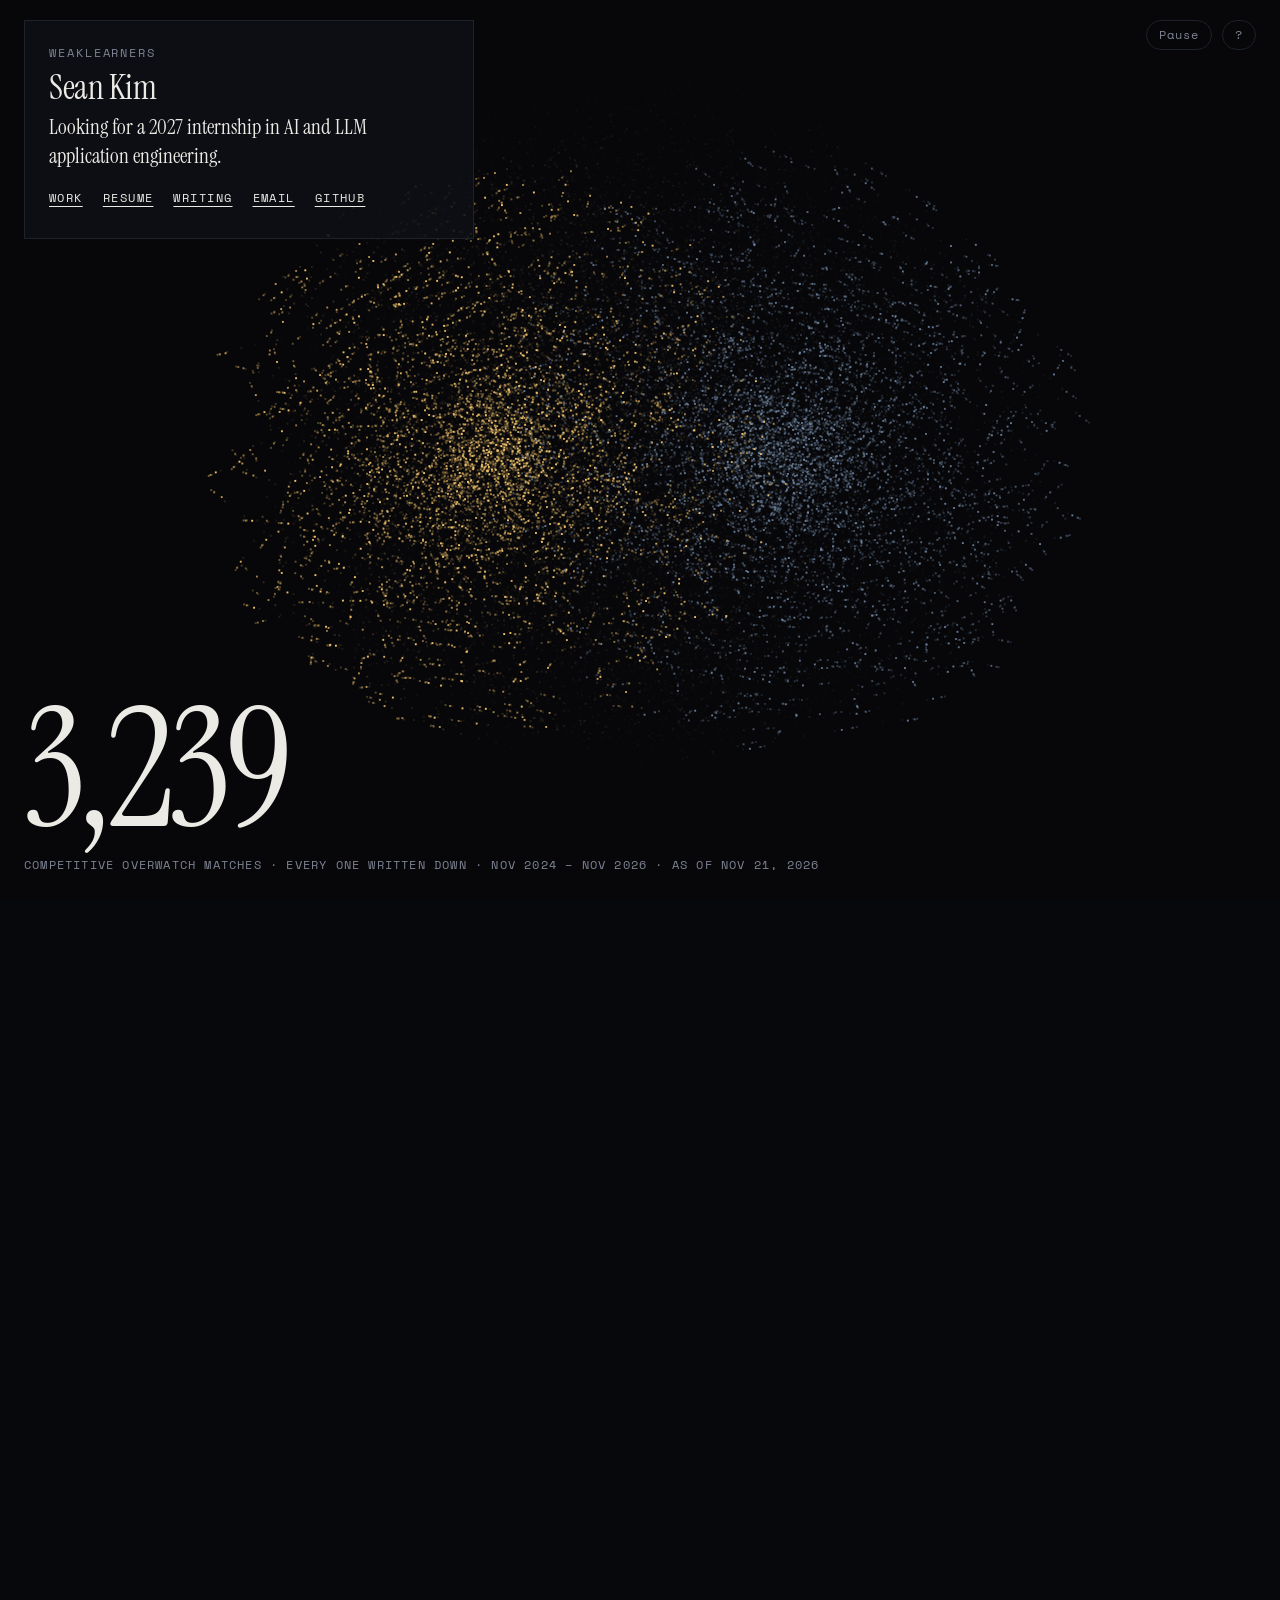
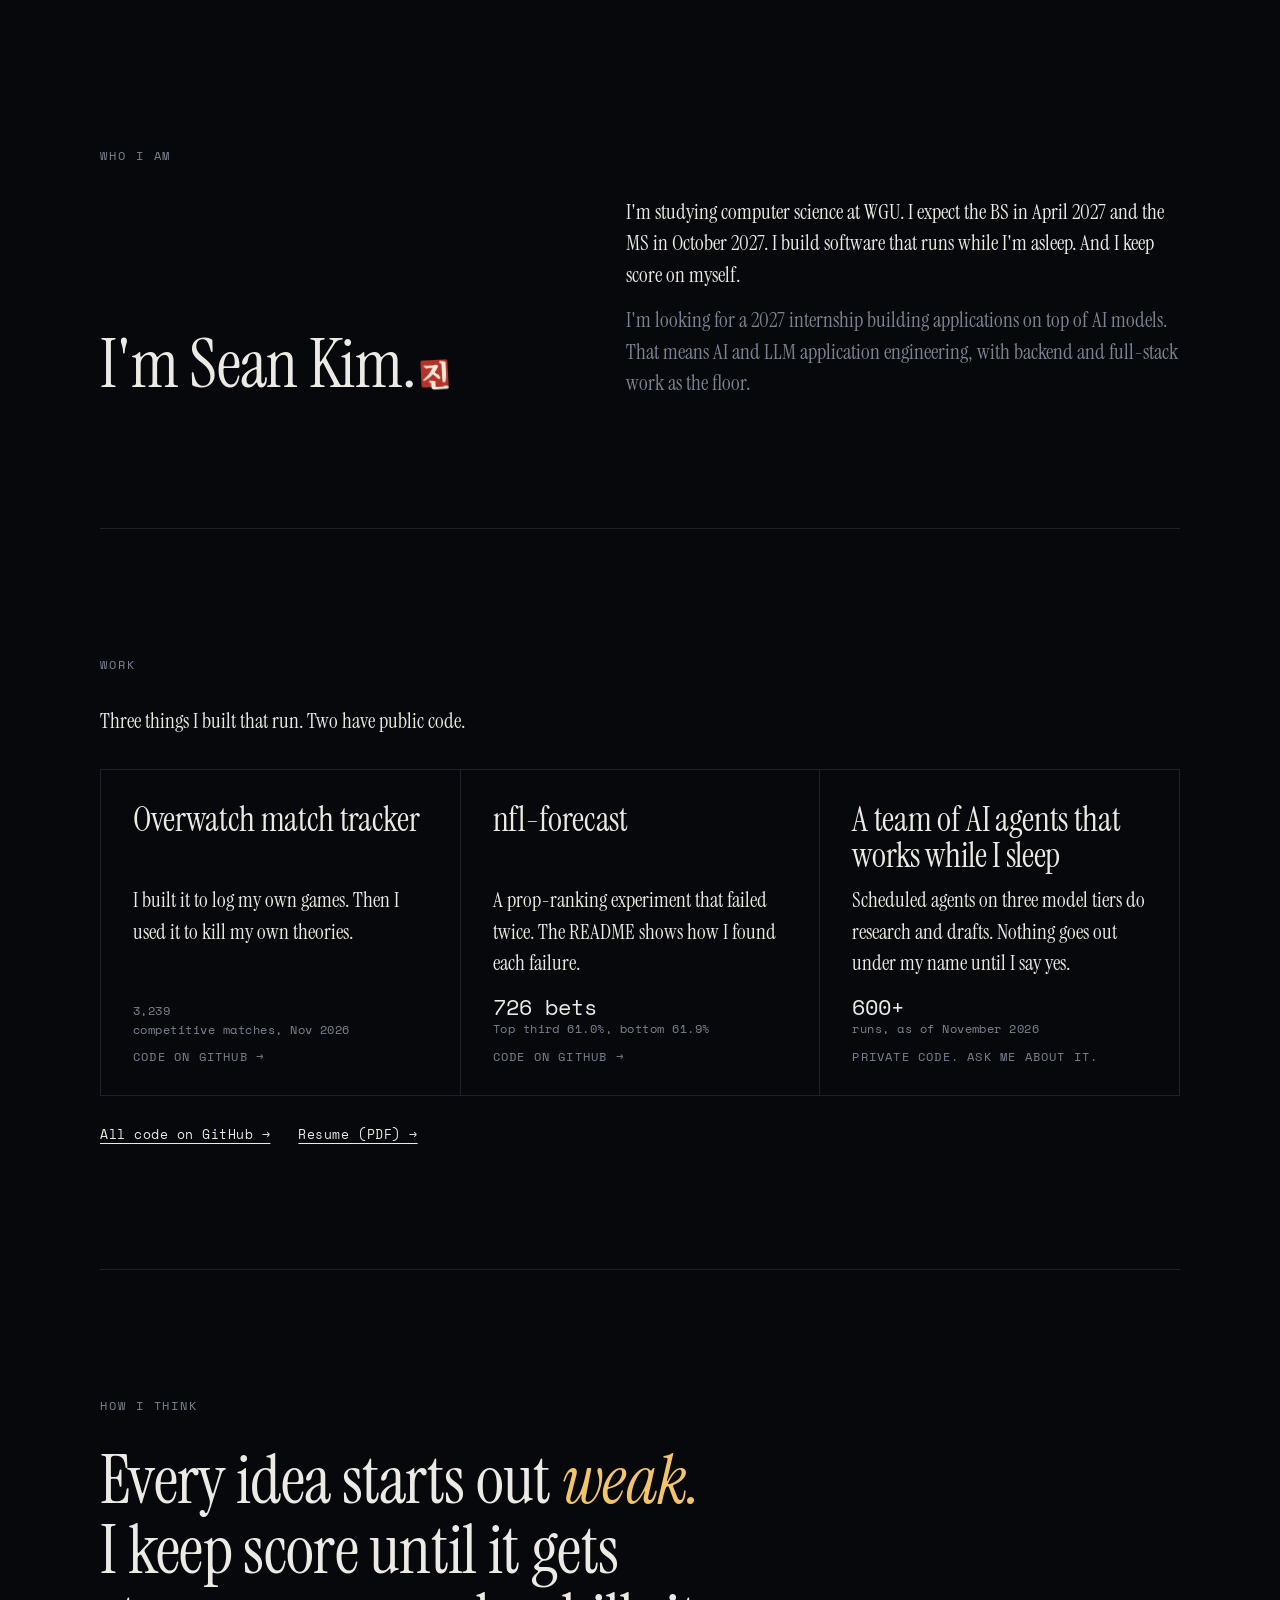
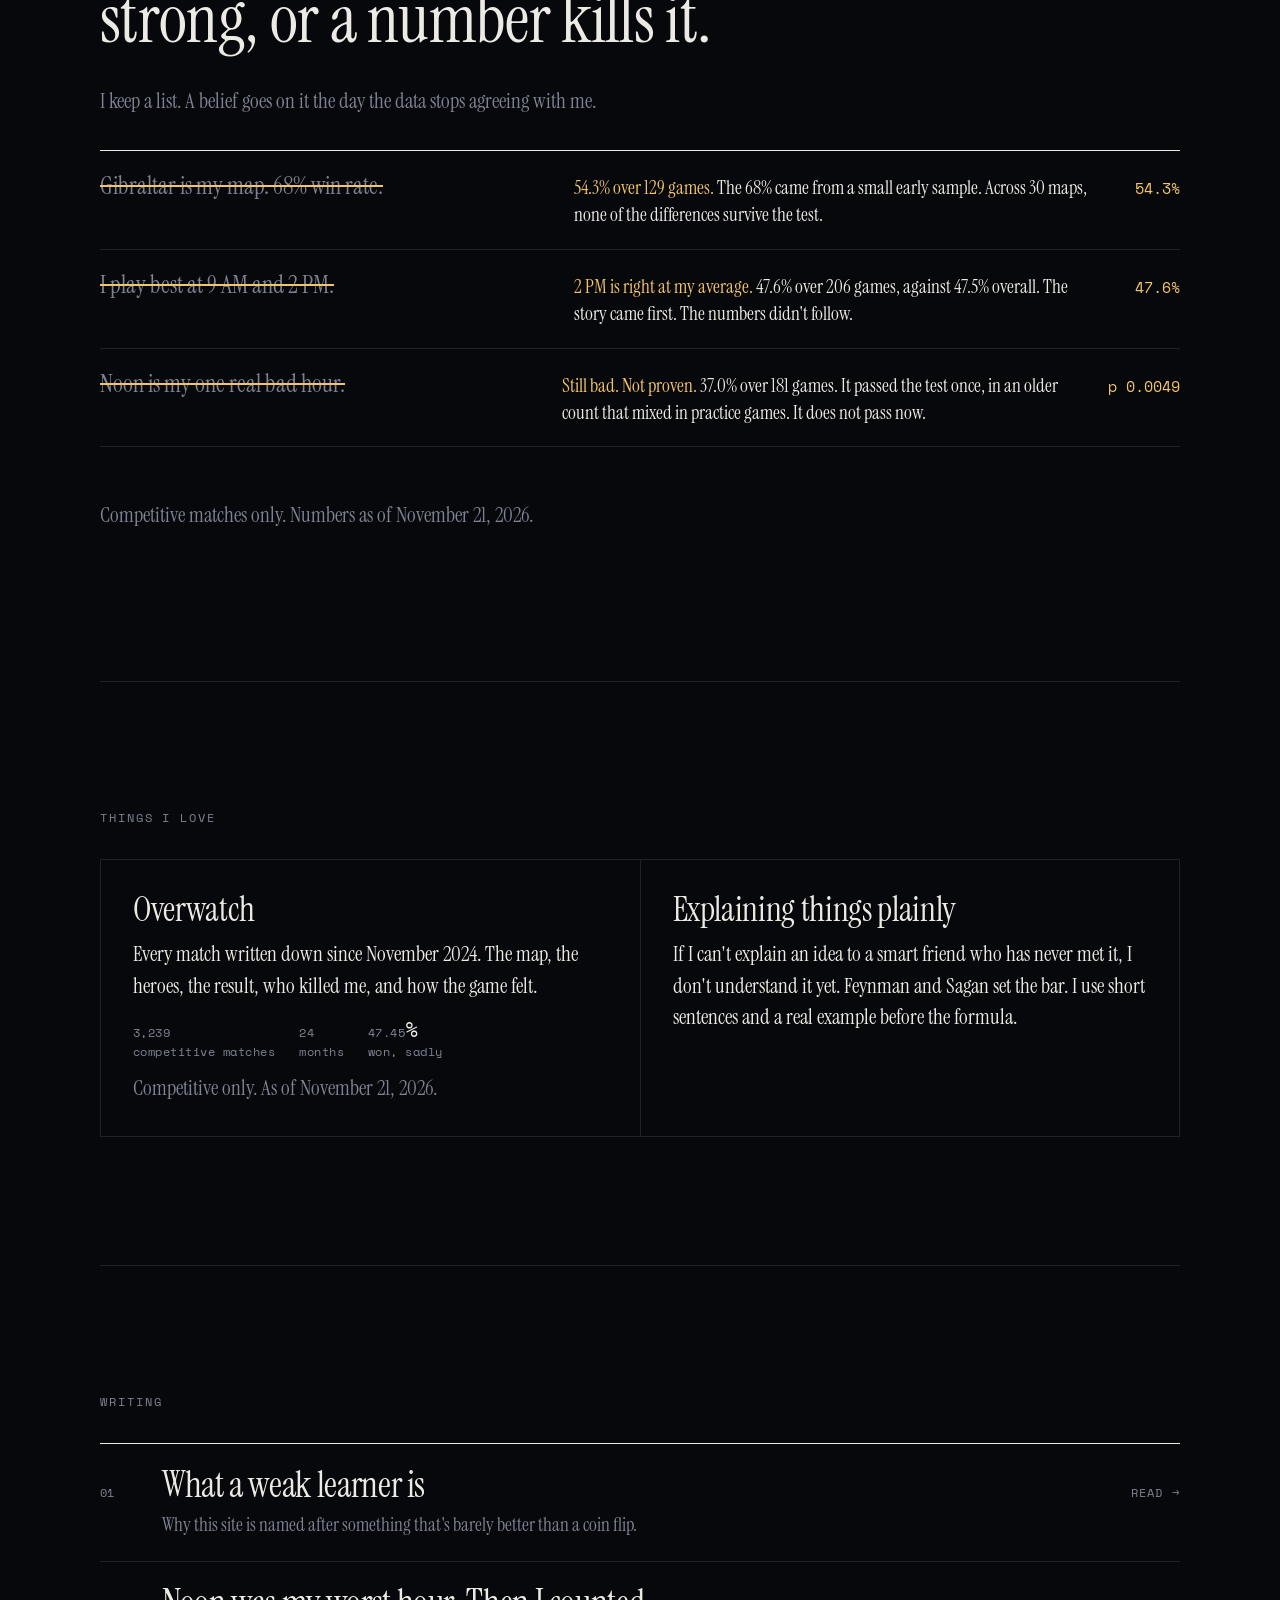
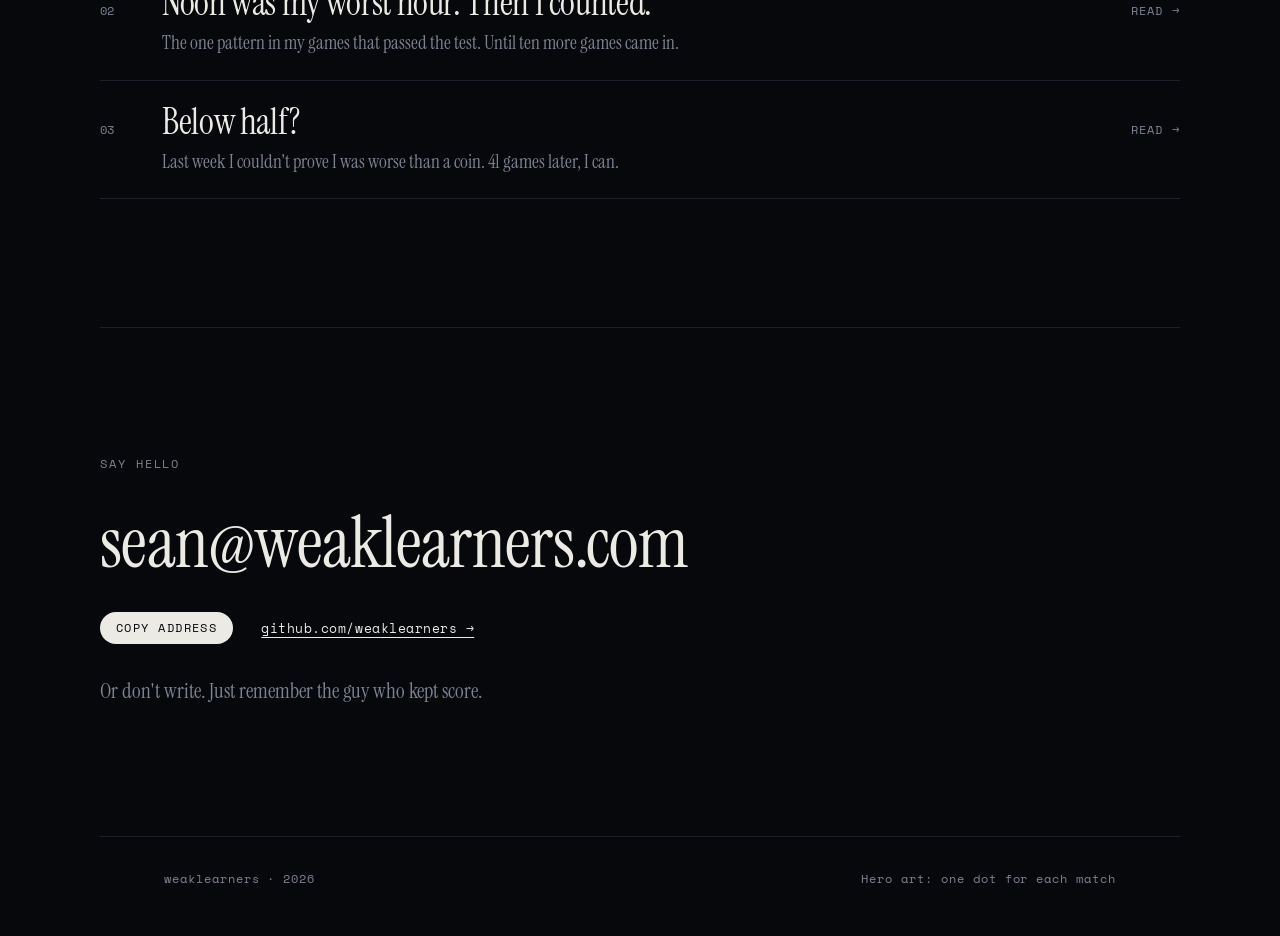
==== commit 86430038: "site: refresh Overwatch numbers to 3,239 comp matches before push; og image rebuilt Co-Authored-By: " ====
--- a/index.html
+++ b/index.html
@@ -12,7 +12,7 @@
 <meta property="og:image" content="https://weaklearners.com/og.png">
 <meta property="og:image:width" content="1200">
 <meta property="og:image:height" content="630">
-<meta property="og:image:alt" content="Sean Kim. A field of gold and slate dots, one for each of 3,238 competitive Overwatch matches I logged. AI and LLM application engineering, 2027 internship.">
+<meta property="og:image:alt" content="Sean Kim. A field of gold and slate dots, one for each of 3,239 competitive Overwatch matches I logged. AI and LLM application engineering, 2027 internship.">
 <meta name="twitter:card" content="summary_large_image">
 <link rel="icon" href="data:image/svg+xml,%3Csvg xmlns='http://www.w3.org/2000/svg' viewBox='0 0 32 32'%3E%3Crect width='32' height='32' rx='3' fill='%23b3322a'/%3E%3Ctext x='16' y='23' font-size='20' text-anchor='middle' fill='%23f1eadb'%3E%EC%A7%84%3C/text%3E%3C/svg%3E">
 <link rel="preconnect" href="https://fonts.googleapis.com">
@@ -173,9 +173,9 @@
   <section class="hero-c" aria-label="Artwork: one dot for each competitive Overwatch match">
     <div class="stage">
       <canvas></canvas>
-      <div class="big" data-big><span data-stat="comp_matches">3,238</span><small>Competitive Overwatch matches · every one written down · Nov 2024 – <span data-stat="range_end_mon">Nov 2026</span> · as of <span data-stat="asof_short">Nov 20, 2026</span></small></div>
+      <div class="big" data-big><span data-stat="comp_matches">3,239</span><small>Competitive Overwatch matches · every one written down · Nov 2024 – <span data-stat="range_end_mon">Nov 2026</span> · as of <span data-stat="asof_short">Nov 21, 2026</span></small></div>
       <div class="quote" data-quote>Split them by result, and you get <i>almost a coin flip.</i></div>
-      <div class="split" data-split><div class="w"><b><span data-stat="comp_wins">1,537</span></b>won</div><div class="l"><b><span data-stat="comp_losses">1,701</span></b>lost</div></div>
+      <div class="split" data-split><div class="w"><b><span data-stat="comp_wins">1,537</span></b>won</div><div class="l"><b><span data-stat="comp_losses">1,702</span></b>lost</div></div>
     </div>
   </section>
 </div>
@@ -199,7 +199,7 @@
       <a class="work-card" href="https://github.com/weaklearners/overwatch-tracker">
         <h3>Overwatch match tracker</h3>
         <p>I built it to log my own games. Then I used it to kill my own theories.</p>
-        <div class="figs"><div><b><span data-stat="comp_matches">3,238</span></b><span>competitive matches, <span data-stat="range_end_mon">Nov 2026</span></span></div></div>
+        <div class="figs"><div><b><span data-stat="comp_matches">3,239</span></b><span>competitive matches, <span data-stat="range_end_mon">Nov 2026</span></span></div></div>
         <span class="work-go">Code on GitHub →</span>
       </a>
       <a class="work-card" href="https://github.com/weaklearners/nfl-forecast">
@@ -239,7 +239,7 @@
         <span class="num">p <span data-stat="noon_p">0.0049</span></span>
       </div>
     </div>
-    <p class="quiet">Competitive matches only. Numbers as of <span data-stat="asof_long">November 20, 2026</span>.</p>
+    <p class="quiet">Competitive matches only. Numbers as of <span data-stat="asof_long">November 21, 2026</span>.</p>
   </section>
 
   <section id="loves">
@@ -249,11 +249,11 @@
         <h3>Overwatch</h3>
         <p>Every match written down since November 2024. The map, the heroes, the result, who killed me, and how the game felt.</p>
         <div class="figs">
-          <div><b><span data-stat="comp_matches">3,238</span></b><span>competitive matches</span></div>
+          <div><b><span data-stat="comp_matches">3,239</span></b><span>competitive matches</span></div>
           <div><b><span data-stat="months">24</span></b><span>months</span></div>
-          <div><b><span data-stat="comp_rate">47.47</span>%</b><span>won, sadly</span></div>
+          <div><b><span data-stat="comp_rate">47.45</span>%</b><span>won, sadly</span></div>
         </div>
-        <p class="quiet">Competitive only. As of <span data-stat="asof_long">November 20, 2026</span>.</p>
+        <p class="quiet">Competitive only. As of <span data-stat="asof_long">November 21, 2026</span>.</p>
       </article>
       <article>
         <h3>Explaining things plainly</h3>
@@ -303,7 +303,7 @@
 (() => {
 const REDUCE = matchMedia('(prefers-reduced-motion: reduce)').matches;
 /* @stats:begin (rewritten by tools/update_stats.py) */
-const STAT = {matches: 3238, wins: 1537, rate: '47.47'};
+const STAT = {matches: 3239, wins: 1537, rate: '47.45'};
 /* @stats:end */
 const ABOUT = [STAT.matches.toLocaleString('en-US'), `Every dot is one competitive Overwatch match I logged. Gold for a win, slate for a loss. At rest they form one breathing bloom. Scroll, and they sort into two nearly equal halves: ${STAT.rate}% won. The order is shuffled, not chronological. A self-portrait as a dataset.`];
 
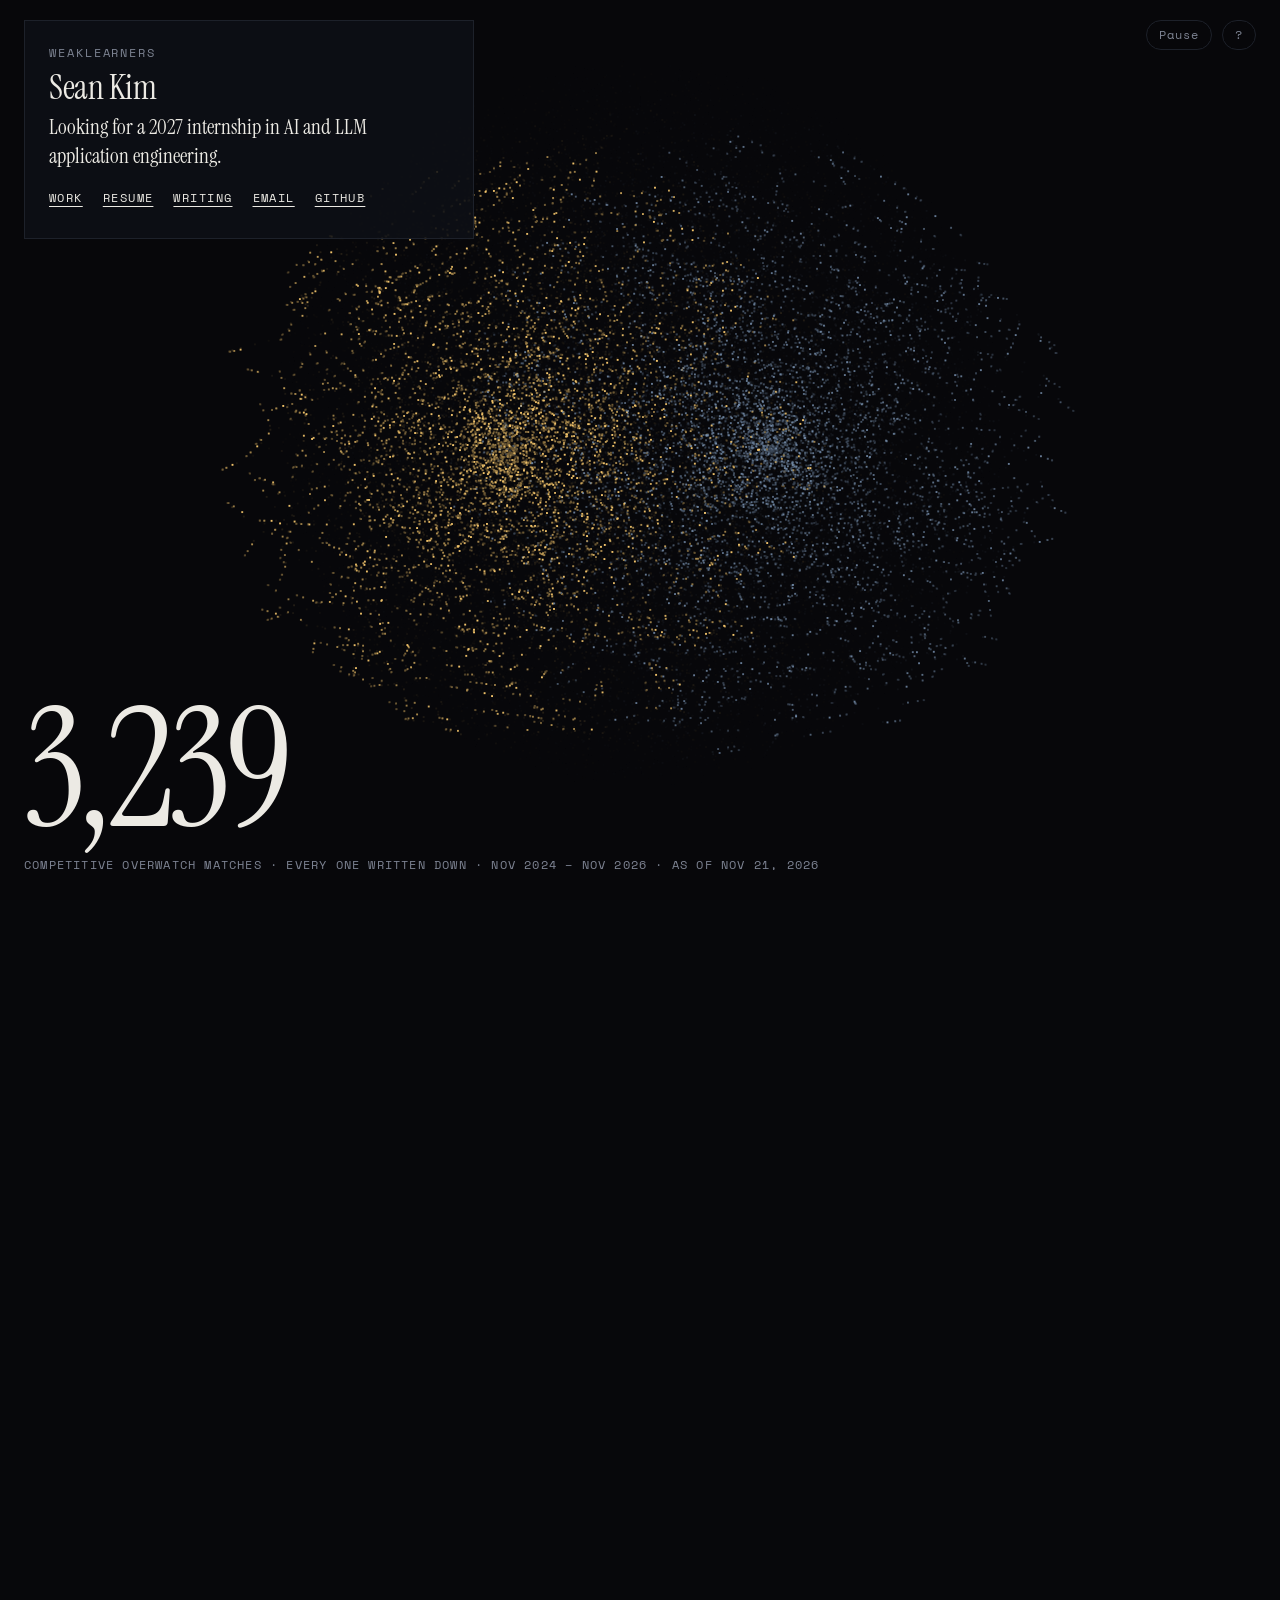
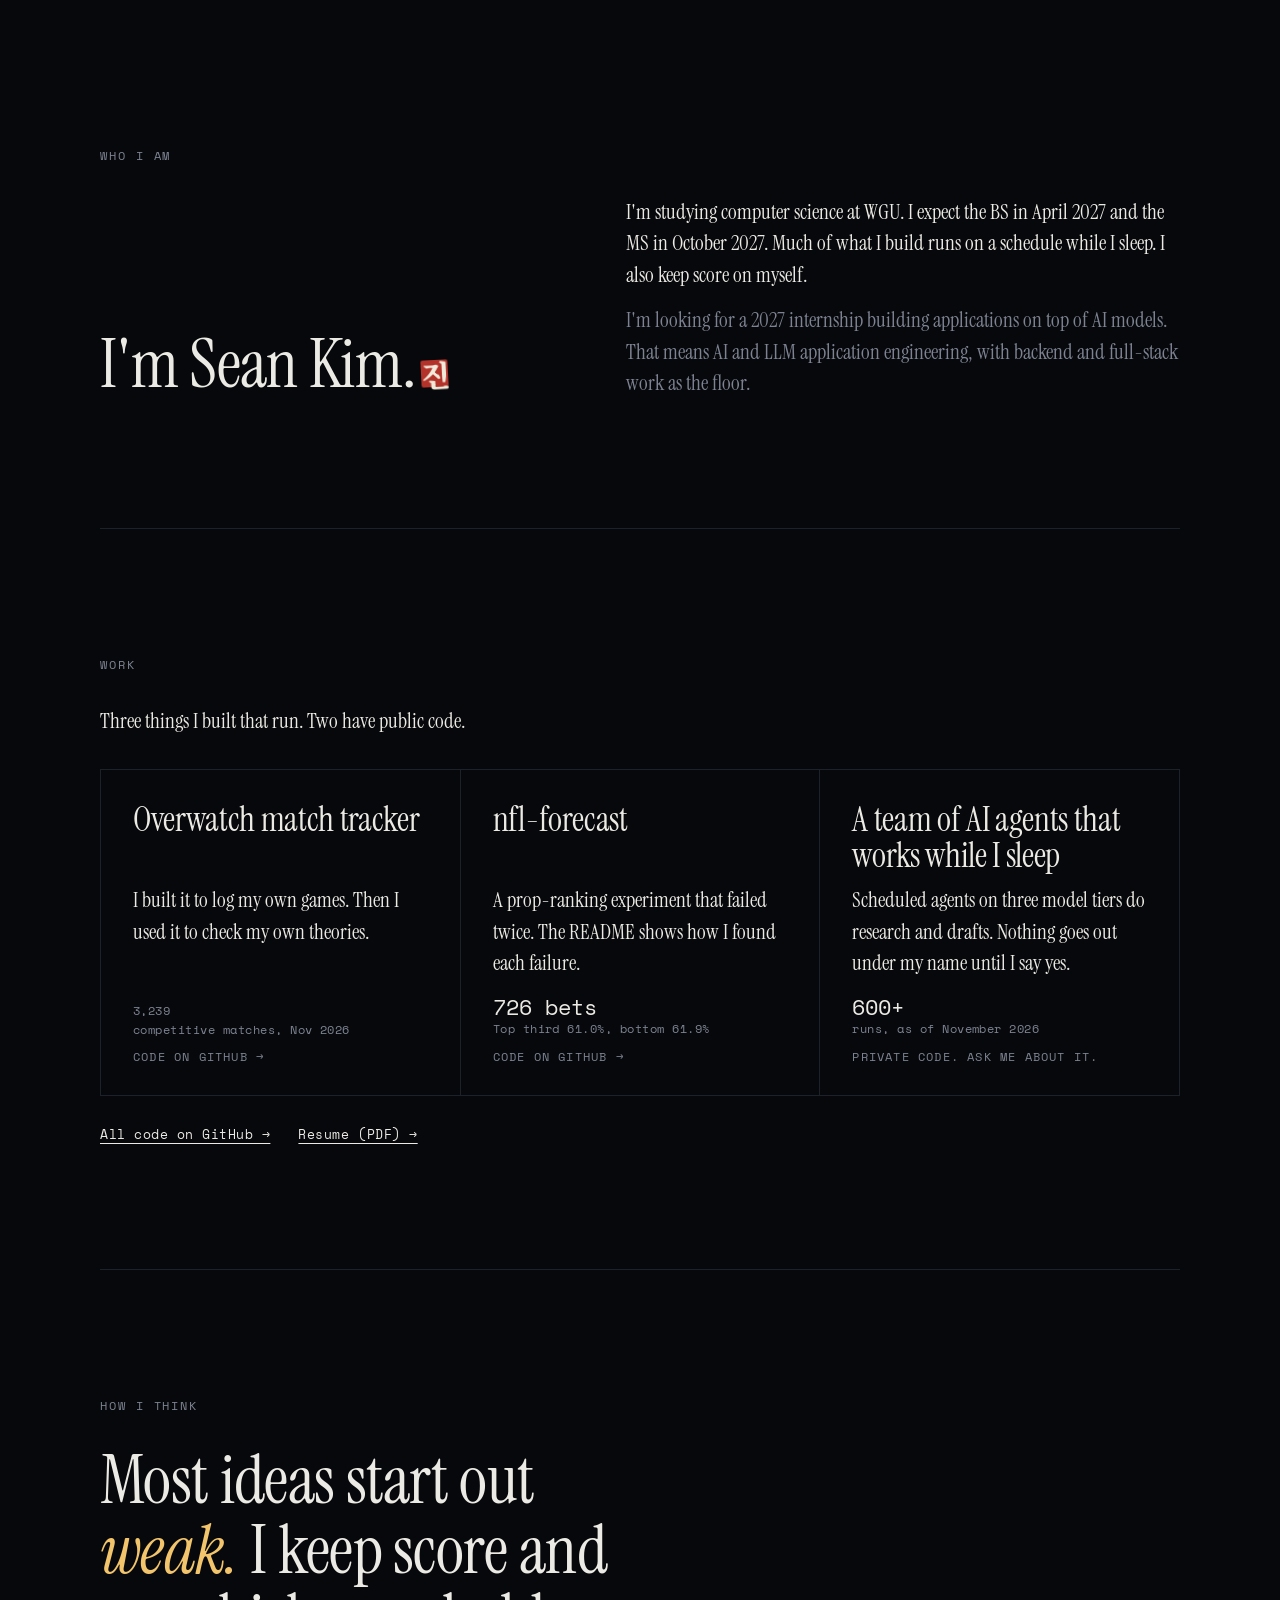
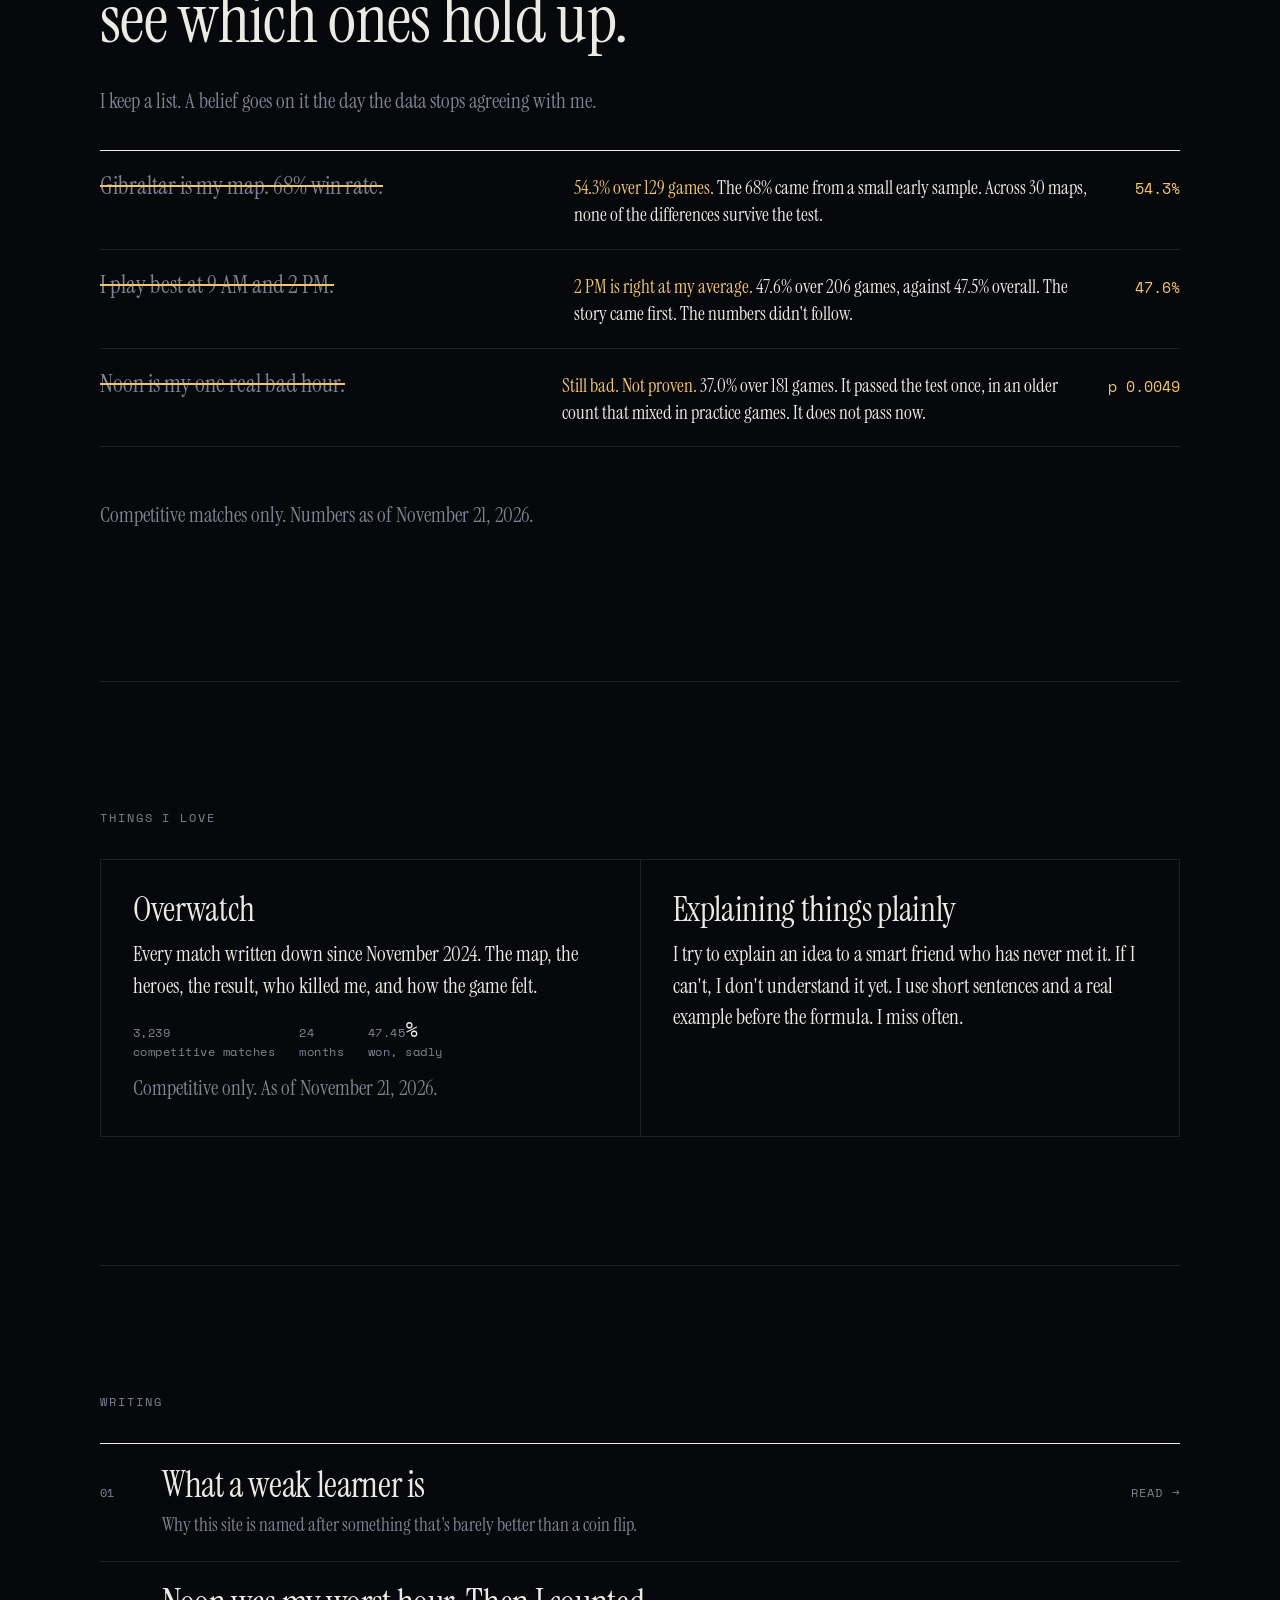
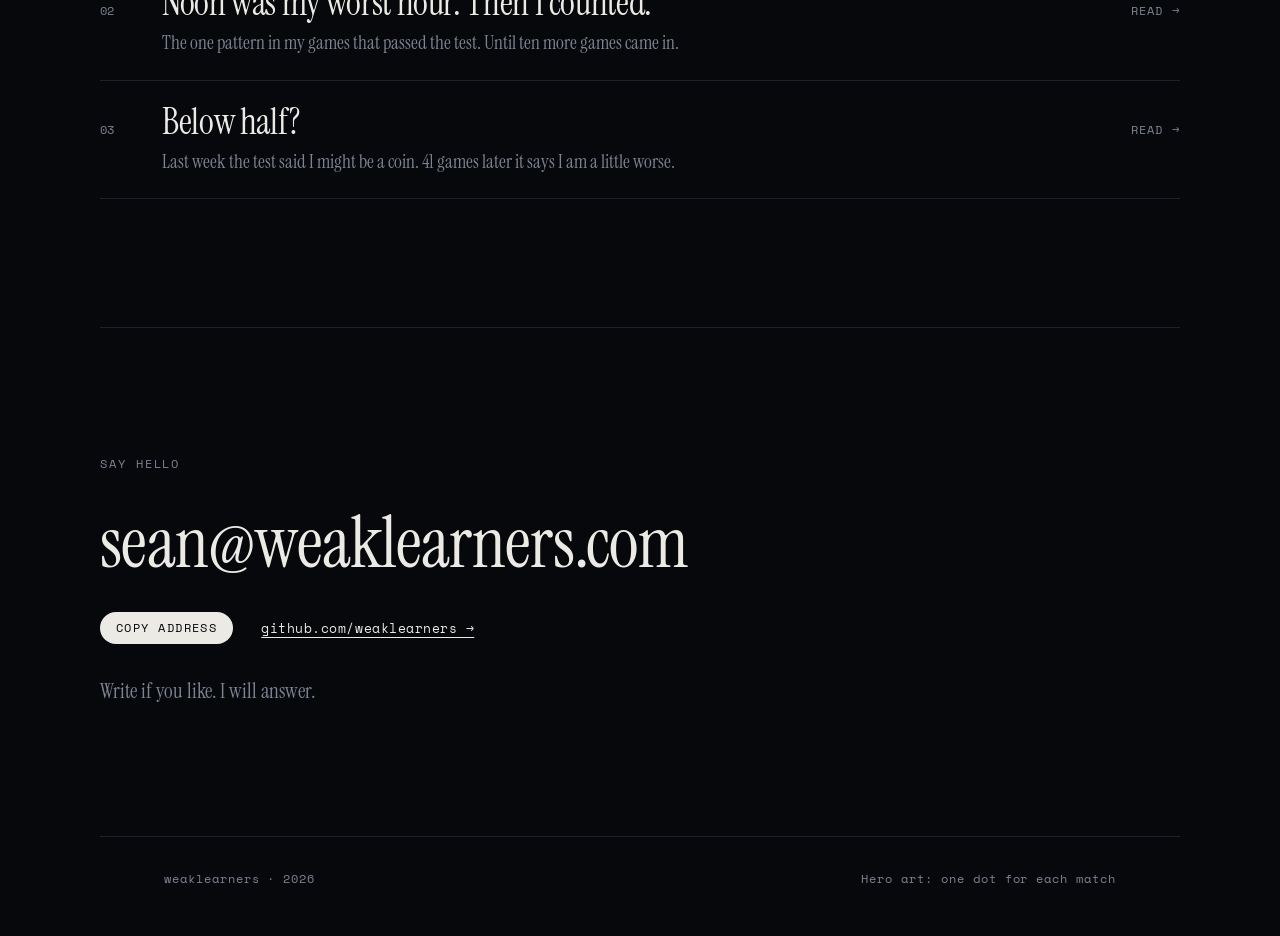
==== commit 8cef131e: "Tone pass: 19 text rewrites (Sean approved 2026-11-22) Text only on index.html and three writing pos" ====
--- a/index.html
+++ b/index.html
@@ -4,9 +4,9 @@
 <meta charset="utf-8">
 <meta name="viewport" content="width=device-width, initial-scale=1, viewport-fit=cover">
 <title>Sean Kim · weaklearners</title>
-<meta name="description" content="Sean Kim. Looking for a 2027 internship in AI and LLM application engineering. Every idea starts out weak. I keep score until it isn't.">
+<meta name="description" content="Sean Kim. Looking for a 2027 internship in AI and LLM application engineering. Most of my ideas start out weak. I keep score and see which ones hold.">
 <meta property="og:title" content="Sean Kim · weaklearners">
-<meta property="og:description" content="Sean Kim. Looking for a 2027 internship in AI and LLM application engineering. Every idea starts out weak. I keep score until it isn't.">
+<meta property="og:description" content="Sean Kim. Looking for a 2027 internship in AI and LLM application engineering. Most of my ideas start out weak. I keep score and see which ones hold.">
 <meta property="og:type" content="website">
 <meta property="og:url" content="https://weaklearners.com/">
 <meta property="og:image" content="https://weaklearners.com/og.png">
@@ -186,7 +186,7 @@
     <div class="who-grid">
       <h2 class="h2">I'm Sean Kim.<span class="seal" aria-hidden="true">진</span></h2>
       <div class="prose">
-        <p>I'm studying computer science at WGU. I expect the BS in April 2027 and the MS in October 2027. I build software that runs while I'm asleep. And I keep score on myself.</p>
+        <p>I'm studying computer science at WGU. I expect the BS in April 2027 and the MS in October 2027. Much of what I build runs on a schedule while I sleep. I also keep score on myself.</p>
         <p class="quiet">I'm looking for a 2027 internship building applications on top of AI models. That means AI and LLM application engineering, with backend and full-stack work as the floor.</p>
       </div>
     </div>
@@ -198,7 +198,7 @@
     <div class="work">
       <a class="work-card" href="https://github.com/weaklearners/overwatch-tracker">
         <h3>Overwatch match tracker</h3>
-        <p>I built it to log my own games. Then I used it to kill my own theories.</p>
+        <p>I built it to log my own games. Then I used it to check my own theories.</p>
         <div class="figs"><div><b><span data-stat="comp_matches">3,239</span></b><span>competitive matches, <span data-stat="range_end_mon">Nov 2026</span></span></div></div>
         <span class="work-go">Code on GitHub →</span>
       </a>
@@ -220,7 +220,7 @@
 
   <section id="think">
     <p class="label">How I think</p>
-    <h2>Every idea starts out <em>weak.</em> I keep score until it gets strong, or a number kills it.</h2>
+    <h2>Most ideas start out <em>weak.</em> I keep score and see which ones hold up.</h2>
     <div class="prose"><p class="quiet">I keep a list. A belief goes on it the day the data stops agreeing with me.</p></div>
     <div class="ledger">
       <div class="row" data-claim="gib_above_avg" data-claim-value="true" data-claim2="no_map_survives" data-claim2-value="true">
@@ -257,7 +257,7 @@
       </article>
       <article>
         <h3>Explaining things plainly</h3>
-        <p>If I can't explain an idea to a smart friend who has never met it, I don't understand it yet. Feynman and Sagan set the bar. I use short sentences and a real example before the formula.</p>
+        <p>I try to explain an idea to a smart friend who has never met it. If I can't, I don't understand it yet. I use short sentences and a real example before the formula. I miss often.</p>
       </article>
     </div>
   </section>
@@ -277,7 +277,7 @@
       </a>
       <a class="piece" href="writing/48-42.html">
         <span class="n">03</span>
-        <span class="t"><b>Below half?</b><span>Last week I couldn't prove I was worse than a coin. 41 games later, I can.</span></span>
+        <span class="t"><b>Below half?</b><span>Last week the test said I might be a coin. 41 games later it says I am a little worse.</span></span>
         <span class="go">Read →</span>
       </a>
     </div>
@@ -290,7 +290,7 @@
       <button type="button" id="copy">Copy address</button>
       <a class="gh" href="https://github.com/weaklearners">github.com/weaklearners →</a>
     </div>
-    <p class="remember">Or don't write. Just remember the guy who kept score.</p>
+    <p class="remember">Write if you like. I will answer.</p>
   </section>
 </main>
 
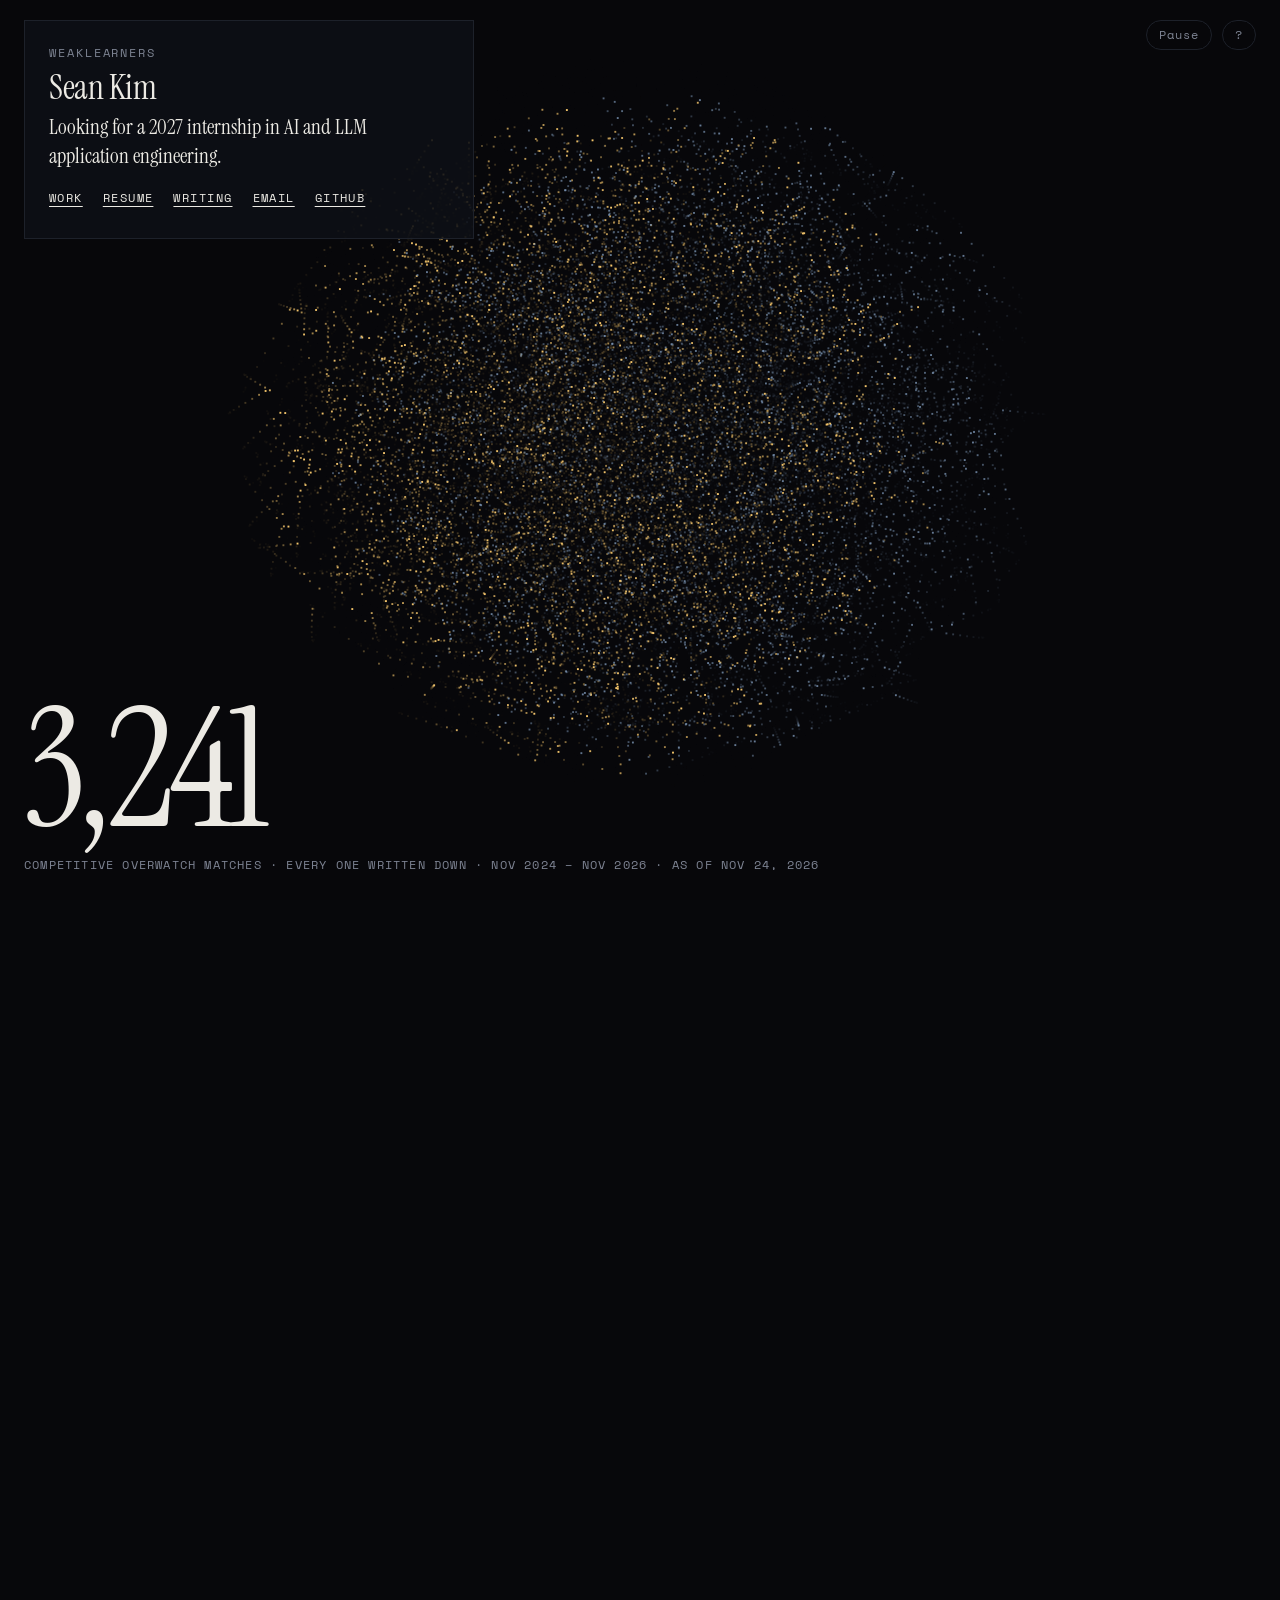
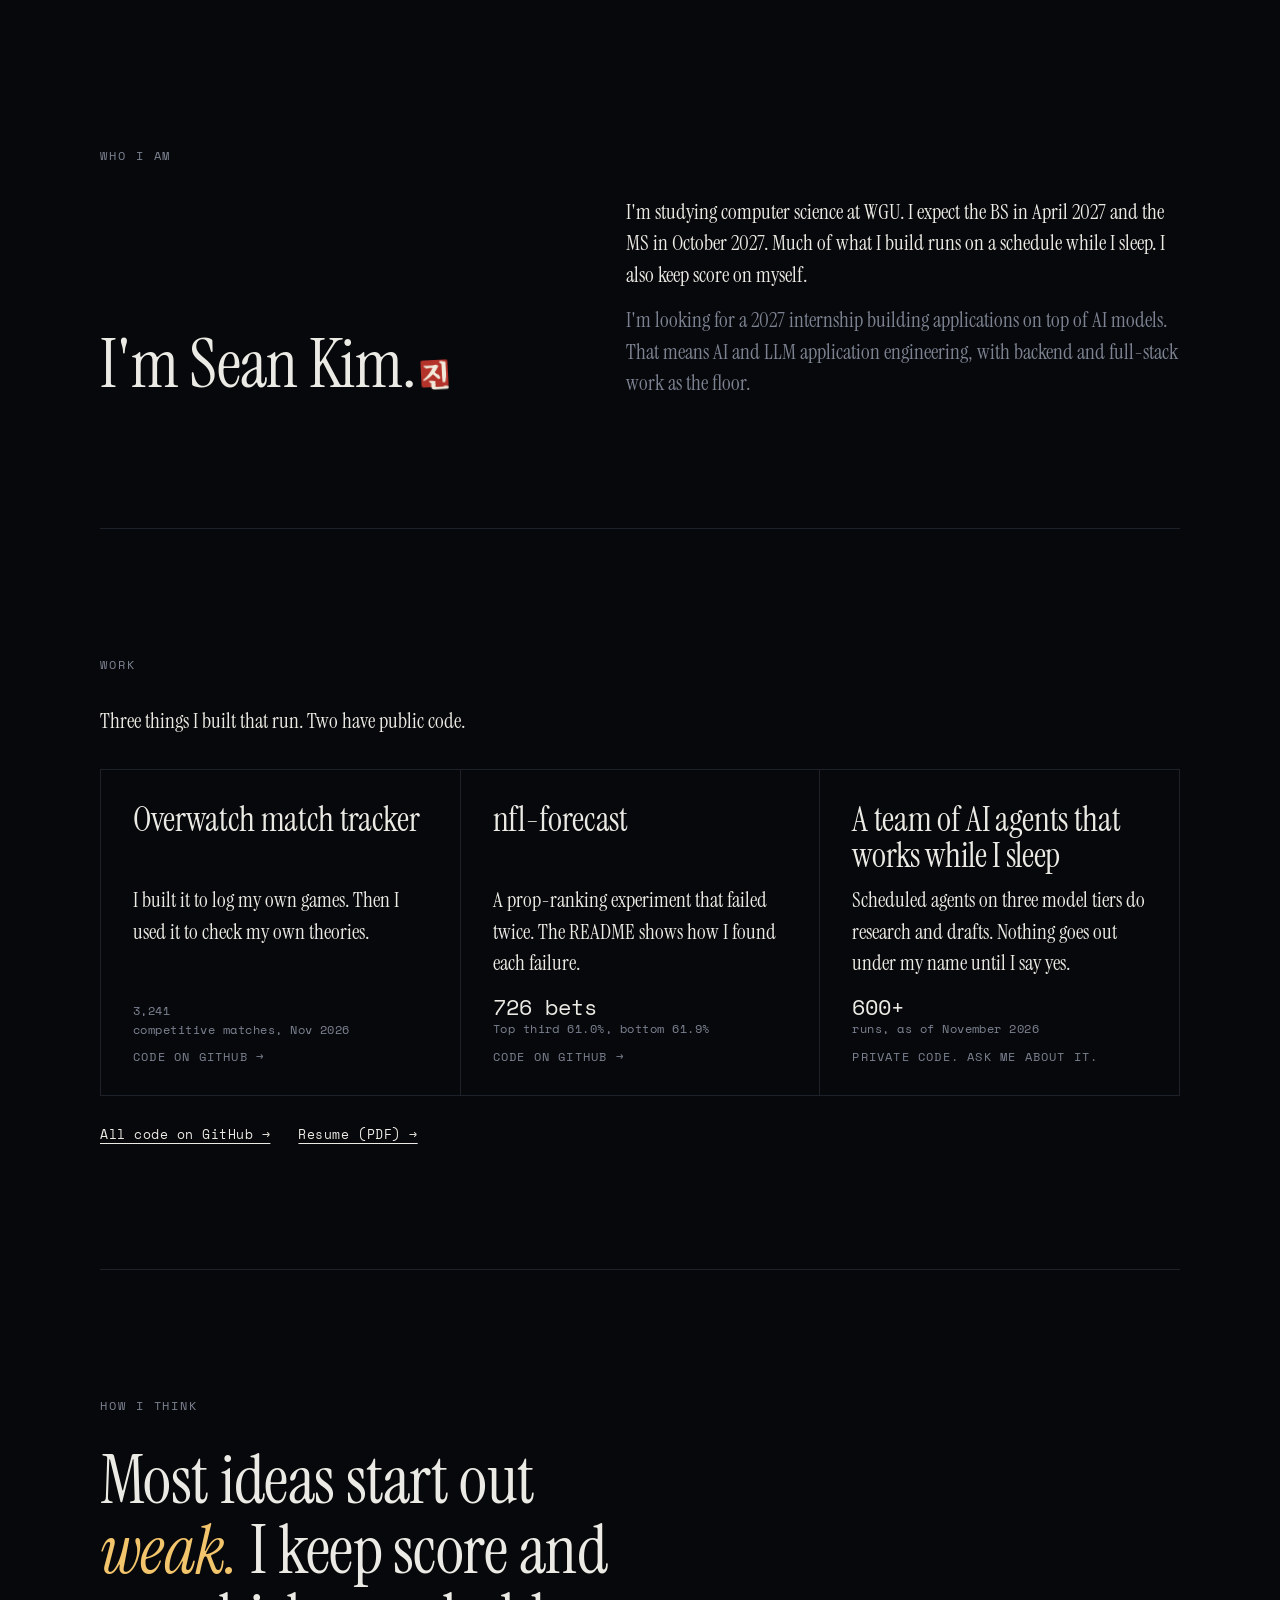
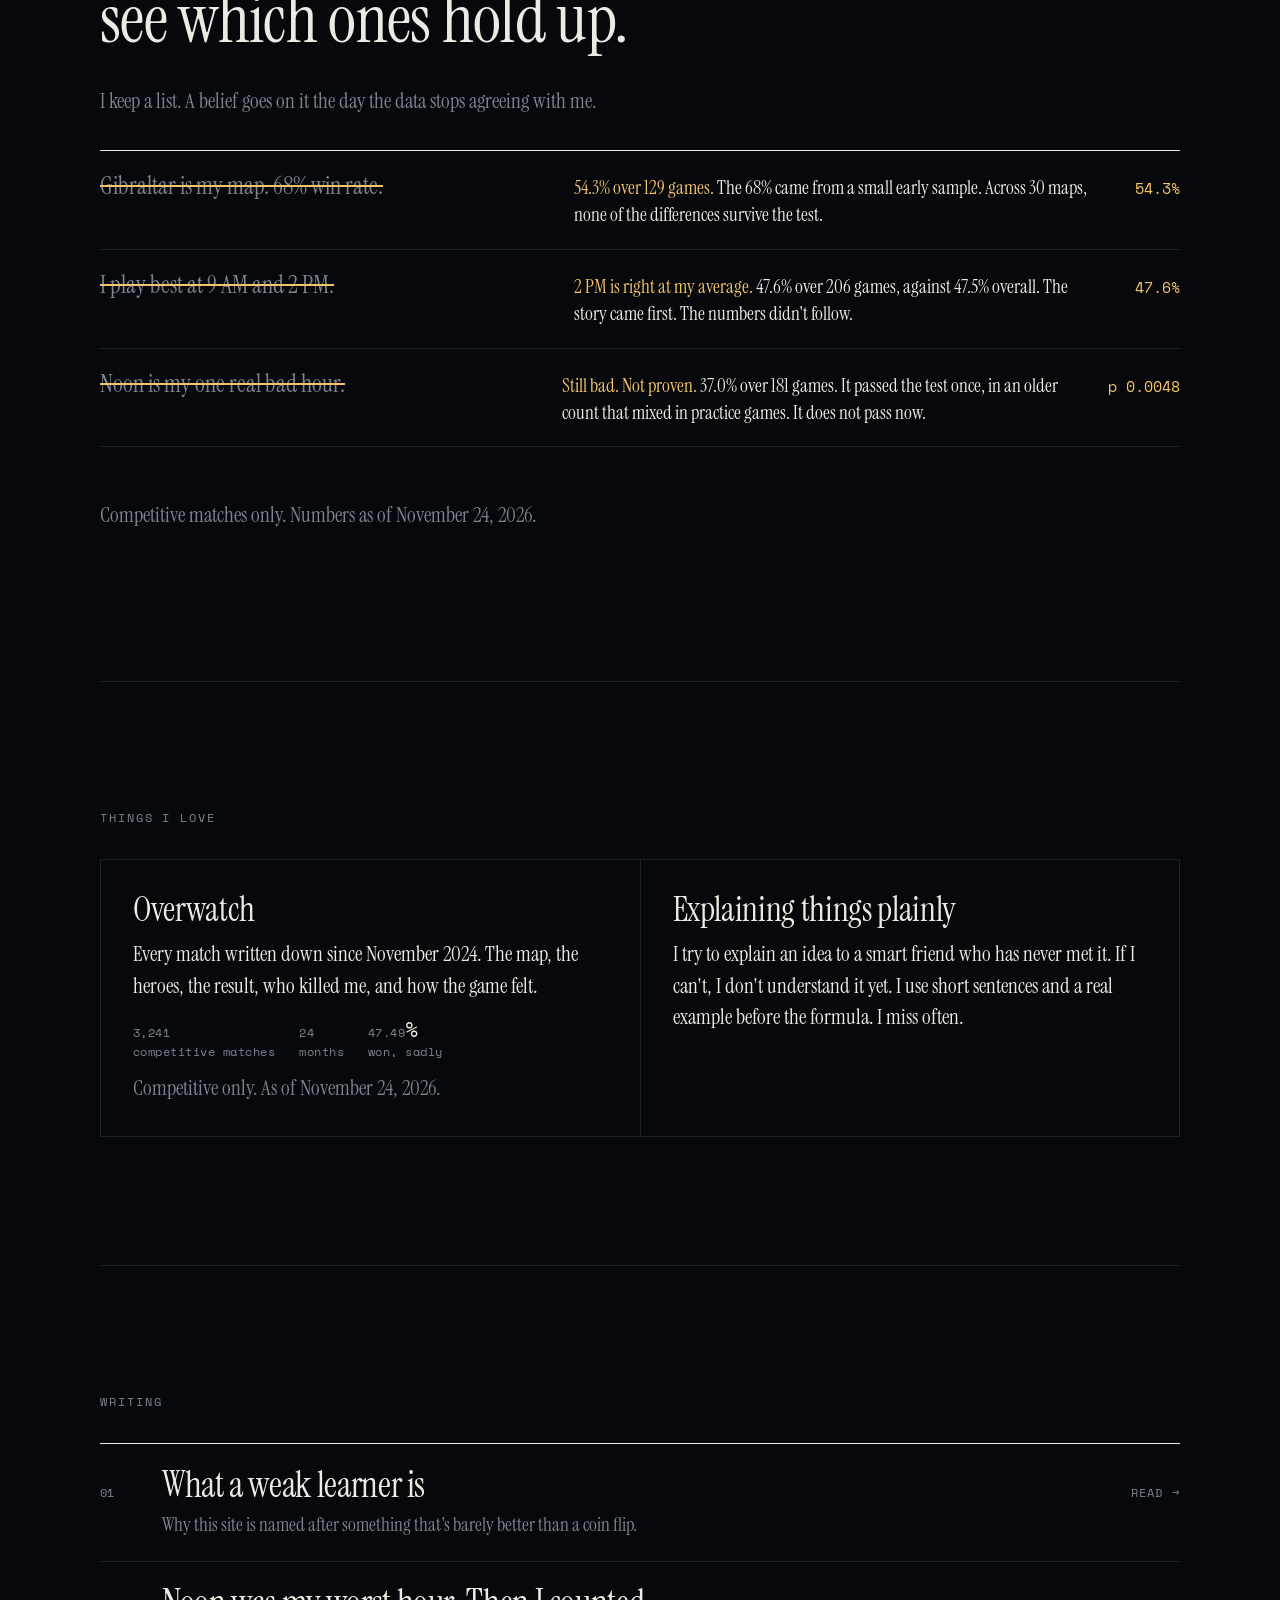
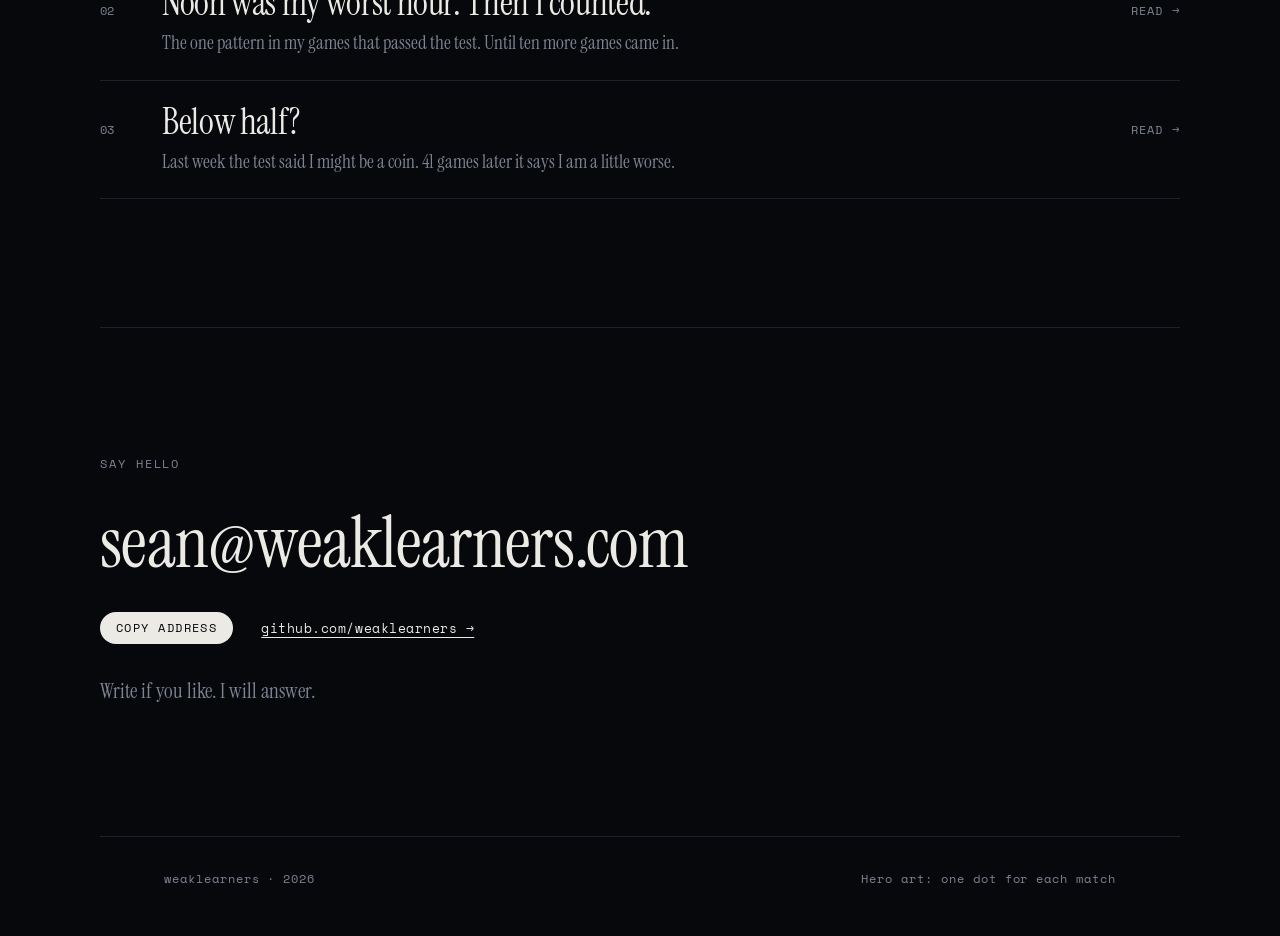
==== commit 13199520: "site: email signature logos in sig/; refresh Overwatch numbers to 3,241 comp matches before push Co-" ====
--- a/index.html
+++ b/index.html
@@ -173,9 +173,9 @@
   <section class="hero-c" aria-label="Artwork: one dot for each competitive Overwatch match">
     <div class="stage">
       <canvas></canvas>
-      <div class="big" data-big><span data-stat="comp_matches">3,239</span><small>Competitive Overwatch matches · every one written down · Nov 2024 – <span data-stat="range_end_mon">Nov 2026</span> · as of <span data-stat="asof_short">Nov 21, 2026</span></small></div>
+      <div class="big" data-big><span data-stat="comp_matches">3,241</span><small>Competitive Overwatch matches · every one written down · Nov 2024 – <span data-stat="range_end_mon">Nov 2026</span> · as of <span data-stat="asof_short">Nov 24, 2026</span></small></div>
       <div class="quote" data-quote>Split them by result, and you get <i>almost a coin flip.</i></div>
-      <div class="split" data-split><div class="w"><b><span data-stat="comp_wins">1,537</span></b>won</div><div class="l"><b><span data-stat="comp_losses">1,702</span></b>lost</div></div>
+      <div class="split" data-split><div class="w"><b><span data-stat="comp_wins">1,539</span></b>won</div><div class="l"><b><span data-stat="comp_losses">1,702</span></b>lost</div></div>
     </div>
   </section>
 </div>
@@ -199,7 +199,7 @@
       <a class="work-card" href="https://github.com/weaklearners/overwatch-tracker">
         <h3>Overwatch match tracker</h3>
         <p>I built it to log my own games. Then I used it to check my own theories.</p>
-        <div class="figs"><div><b><span data-stat="comp_matches">3,239</span></b><span>competitive matches, <span data-stat="range_end_mon">Nov 2026</span></span></div></div>
+        <div class="figs"><div><b><span data-stat="comp_matches">3,241</span></b><span>competitive matches, <span data-stat="range_end_mon">Nov 2026</span></span></div></div>
         <span class="work-go">Code on GitHub →</span>
       </a>
       <a class="work-card" href="https://github.com/weaklearners/nfl-forecast">
@@ -236,10 +236,10 @@
       <div class="row" data-claim="noon_below_avg" data-claim-value="true" data-claim2="no_hour_survives" data-claim2-value="true">
         <span class="was">Noon is my one real bad hour.</span>
         <span class="now"><strong>Still bad. Not proven.</strong> <span data-stat="noon_rate">37.0</span>% over <span data-stat="noon_n">181</span> games. It passed the test once, in an older count that mixed in practice games. It does not pass now.</span>
-        <span class="num">p <span data-stat="noon_p">0.0049</span></span>
+        <span class="num">p <span data-stat="noon_p">0.0048</span></span>
       </div>
     </div>
-    <p class="quiet">Competitive matches only. Numbers as of <span data-stat="asof_long">November 21, 2026</span>.</p>
+    <p class="quiet">Competitive matches only. Numbers as of <span data-stat="asof_long">November 24, 2026</span>.</p>
   </section>
 
   <section id="loves">
@@ -249,11 +249,11 @@
         <h3>Overwatch</h3>
         <p>Every match written down since November 2024. The map, the heroes, the result, who killed me, and how the game felt.</p>
         <div class="figs">
-          <div><b><span data-stat="comp_matches">3,239</span></b><span>competitive matches</span></div>
+          <div><b><span data-stat="comp_matches">3,241</span></b><span>competitive matches</span></div>
           <div><b><span data-stat="months">24</span></b><span>months</span></div>
-          <div><b><span data-stat="comp_rate">47.45</span>%</b><span>won, sadly</span></div>
+          <div><b><span data-stat="comp_rate">47.49</span>%</b><span>won, sadly</span></div>
         </div>
-        <p class="quiet">Competitive only. As of <span data-stat="asof_long">November 21, 2026</span>.</p>
+        <p class="quiet">Competitive only. As of <span data-stat="asof_long">November 24, 2026</span>.</p>
       </article>
       <article>
         <h3>Explaining things plainly</h3>
@@ -303,7 +303,7 @@
 (() => {
 const REDUCE = matchMedia('(prefers-reduced-motion: reduce)').matches;
 /* @stats:begin (rewritten by tools/update_stats.py) */
-const STAT = {matches: 3239, wins: 1537, rate: '47.45'};
+const STAT = {matches: 3241, wins: 1539, rate: '47.49'};
 /* @stats:end */
 const ABOUT = [STAT.matches.toLocaleString('en-US'), `Every dot is one competitive Overwatch match I logged. Gold for a win, slate for a loss. At rest they form one breathing bloom. Scroll, and they sort into two nearly equal halves: ${STAT.rate}% won. The order is shuffled, not chronological. A self-portrait as a dataset.`];
 
